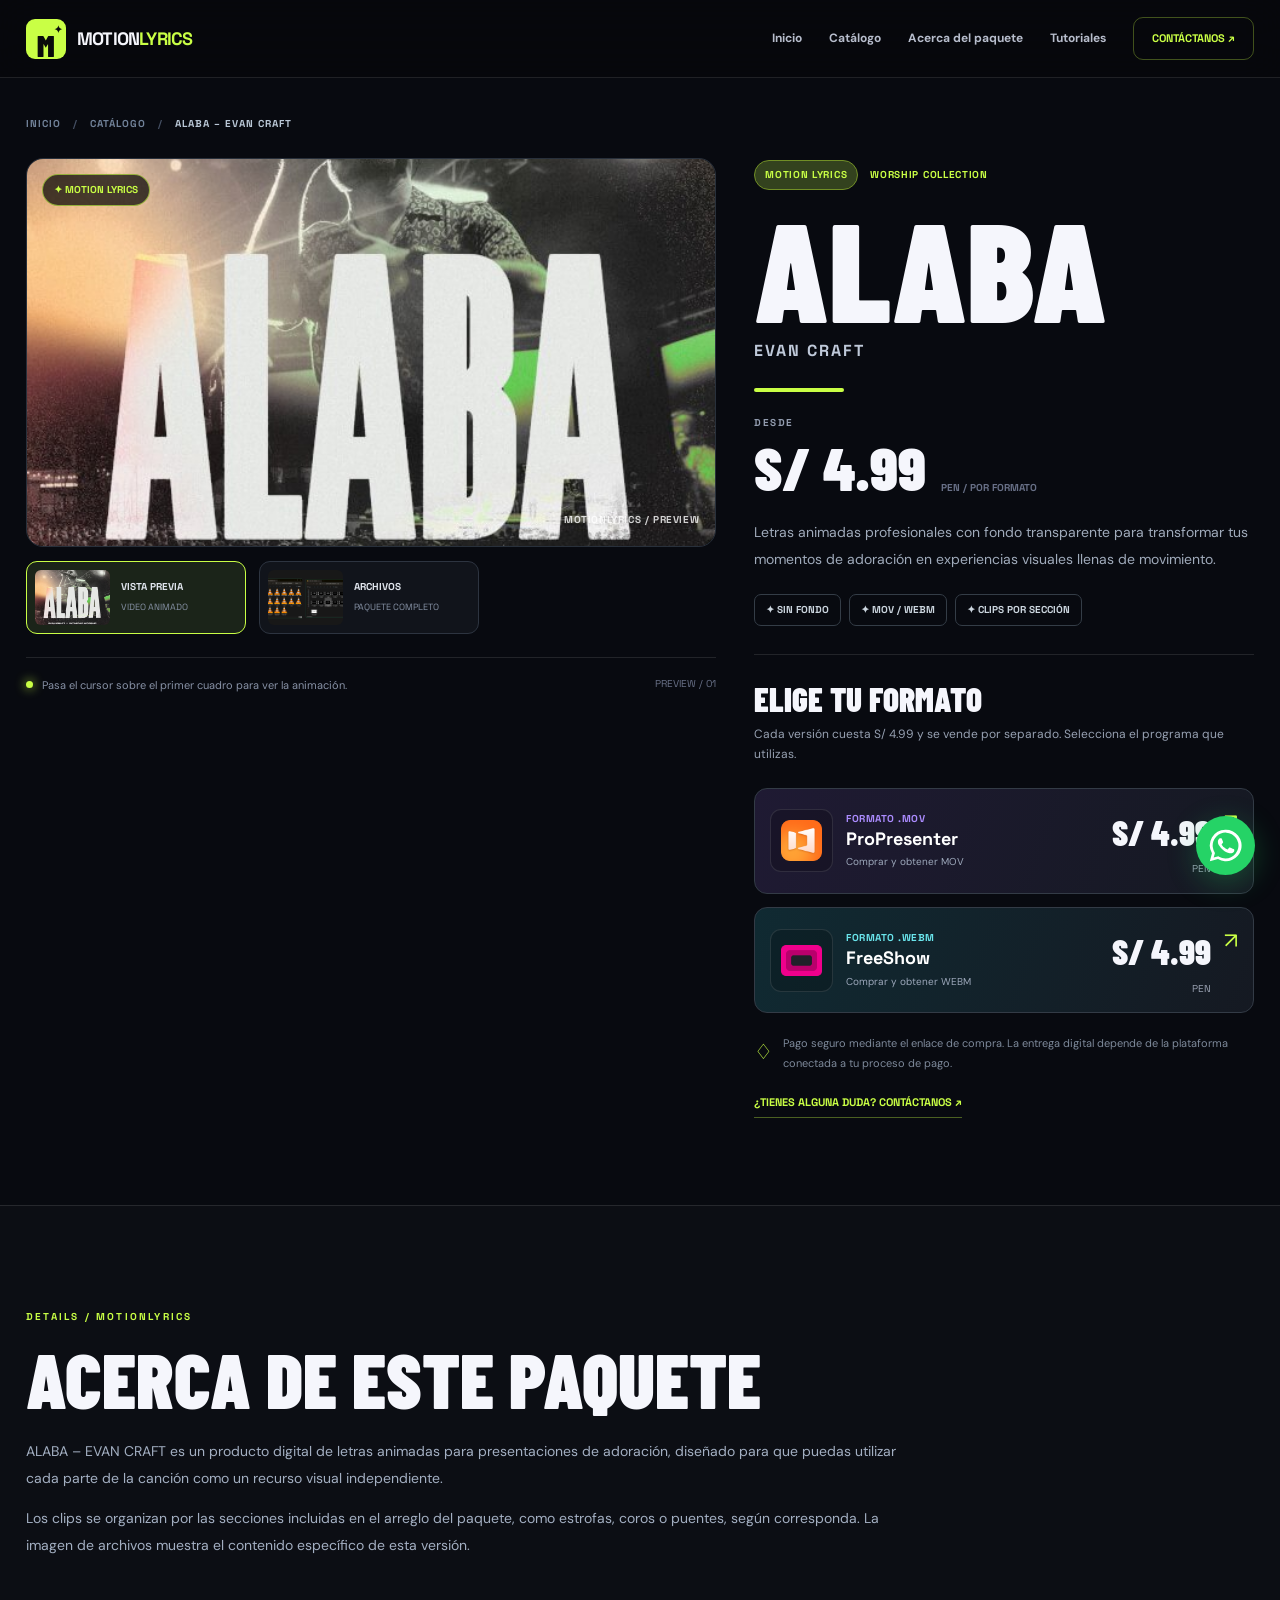
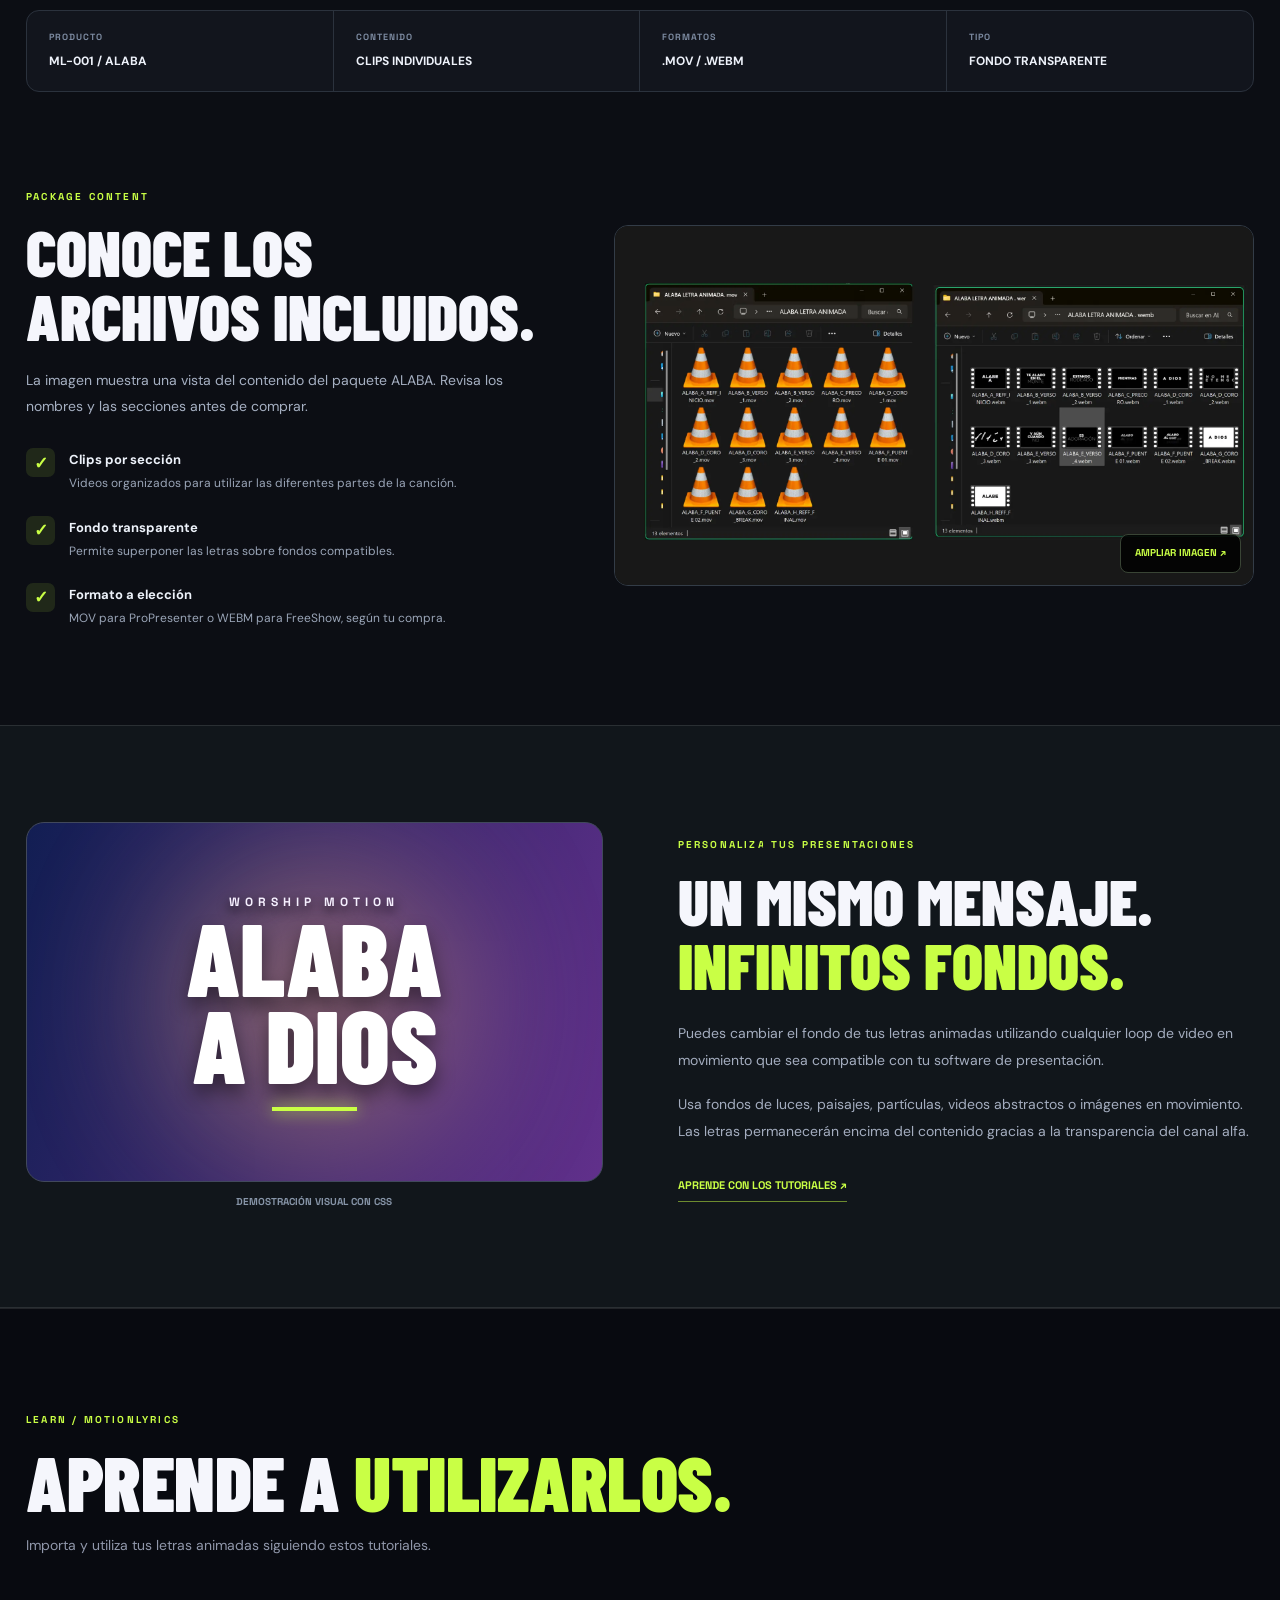
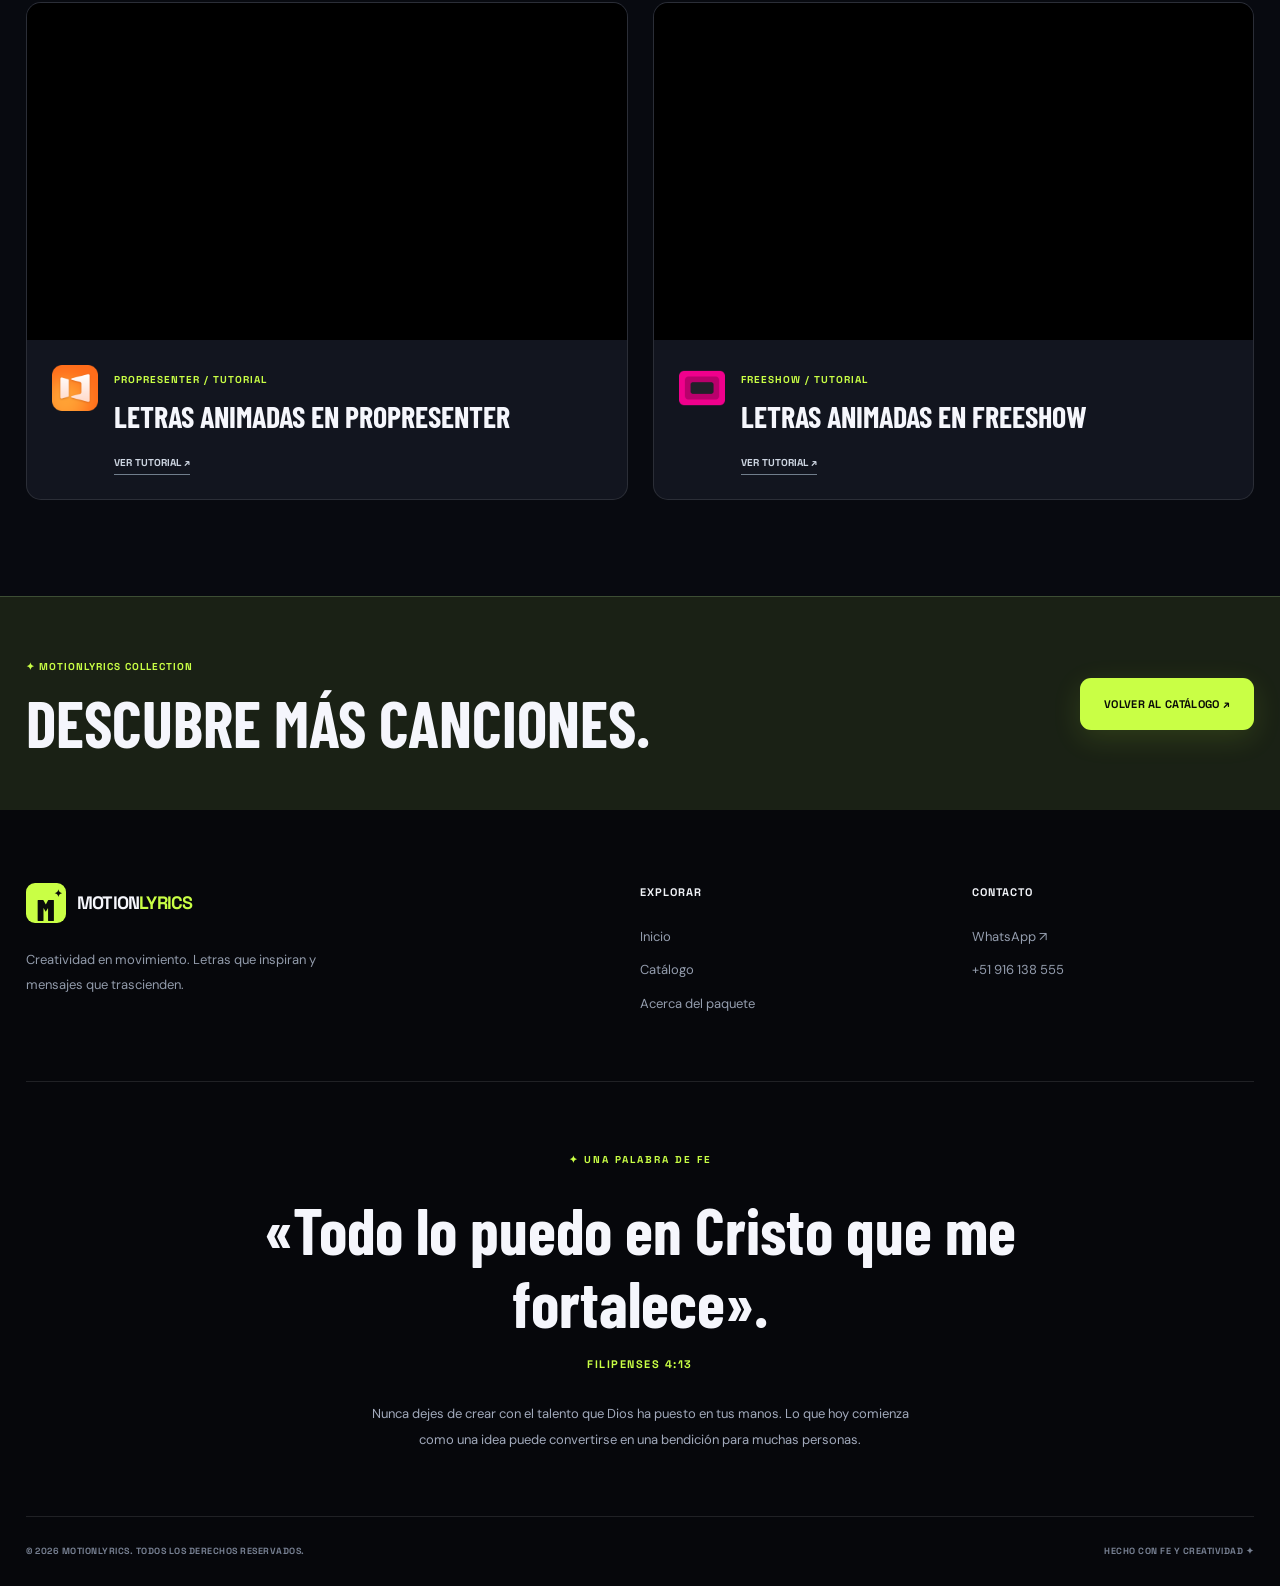
==== alaba.html @ 34014f0d "Add files via upload" ====
<!DOCTYPE html>
<html lang="es">
<head>
  <meta charset="UTF-8">
  <meta name="viewport" content="width=device-width, initial-scale=1.0">
  <meta name="theme-color" content="#07080d">

  <title>ALABA – EVAN CRAFT | MOTIONLYRICS</title>

  <meta name="description" content="ALABA – EVAN CRAFT. Letras animadas para ProPresenter y FreeShow en MOV y WEBM. Descubre el paquete completo y compra cada formato por S/4.99.">

  <link rel="preconnect" href="https://fonts.googleapis.com">
  <link rel="preconnect" href="https://fonts.gstatic.com" crossorigin>

  <link href="https://fonts.googleapis.com/css2?family=Barlow+Condensed:wght@500;600;700;800;900&family=DM+Sans:wght@400;500;600;700;800&family=Space+Grotesk:wght@400;500;600;700;800&display=swap" rel="stylesheet">

  <link rel="stylesheet" href="style.css">
</head>

<body>

  <!--
  ====================================================
  PRODUCTO: ALABA - EVAN CRAFT
  ====================================================

  ARCHIVOS:

  Video:
  media-alaba/ALABA_A_REFF_INICIO.mp4

  Portada:
  media-alaba/portada.jpg

  Imagen del paquete:
  media-alaba/archivos.webp

  Logos:
  logo/propresenter-logo.webp
  logo/logo-freeshow.webp

  PRECIOS:
  MOV  = S/ 4.99
  WEBM = S/ 4.99

  PAYPAL:

  Busca "REEMPLAZAR_MOV" y "REEMPLAZAR_WEBM"
  para sustituir los enlaces por tus enlaces
  reales de pago.

  Configura los precios en la moneda correcta
  dentro de PayPal o tu plataforma de venta.

  HTML/CSS PURO:
  El video se reproduce en silencio al cargar
  y CSS lo hace visible con hover.

  No hay JavaScript ni controles play/stop.

  En teléfonos hay una opción de tocar para
  mostrar u ocultar la vista previa.

  ====================================================
  -->


  <!-- HEADER -->

  <header class="site-header">

    <nav class="navbar container" aria-label="Navegación principal">

      <a href="index.html" class="brand" aria-label="MOTIONLYRICS inicio">
        <span class="brand-icon">M<span>✦</span></span>
        <span class="brand-text">MOTION<span>LYRICS</span></span>
      </a>

      <input type="checkbox" id="menu-switch" class="menu-switch">

      <label for="menu-switch" class="menu-trigger" aria-label="Mostrar menú">
        <span></span><span></span><span></span>
      </label>

      <div class="nav-links">
        <a href="index.html">Inicio</a>
        <a href="index.html#catalogo">Catálogo</a>
        <a href="#contenido">Acerca del paquete</a>
        <a href="index.html#tutoriales">Tutoriales</a>

        <a href="https://wa.me/51916138555?text=Hola%2C%20tengo%20una%20consulta%20sobre%20ALABA"
           target="_blank"
           rel="noopener noreferrer"
           class="nav-contact">
          CONTÁCTANOS ↗
        </a>
      </div>

    </nav>

  </header>


  <main>

    <!-- ==========================================
         DETALLES PRINCIPALES
    =========================================== -->

    <section class="detail-section">

      <div class="container">

        <!-- RUTA / BREADCRUMB -->

        <nav class="breadcrumbs" aria-label="Ubicación actual">
          <a href="index.html">INICIO</a>
          <span>/</span>
          <a href="index.html#catalogo">CATÁLOGO</a>
          <span>/</span>
          <strong>ALABA – EVAN CRAFT</strong>
        </nav>


        <div class="detail-layout">


          <!-- =======================================
               COLUMNA IZQUIERDA
               GALERÍA DE DOS ELEMENTOS

               SLOT 1 = VIDEO
               SLOT 2 = ARCHIVOS.WEBP

               Radio inputs permiten cambiar de vista
               utilizando únicamente CSS.
          ======================================== -->

          <div class="product-gallery">

            <input
              type="radio"
              name="gallery-alaba"
              id="gallery-video"
              class="gallery-input"
              checked>

            <input
              type="radio"
              name="gallery-alaba"
              id="gallery-files"
              class="gallery-input">

            <input
              type="checkbox"
              id="gallery-touch-preview"
              class="gallery-input">


            <!-- ÁREA DE VISTA PRINCIPAL -->

            <div class="gallery-stage">


              <!-- SLOT 01: VIDEO -->

              <div class="gallery-panel gallery-panel-video">

                <div class="gallery-hover hover-media">

                  <img
                    src="media-alaba/portada.jpg"
                    class="media-poster"
                    alt="Portada de ALABA – EVAN CRAFT">

                  <video
                    class="hover-video"
                    autoplay
                    muted
                    loop
                    playsinline
                    preload="metadata"
                    poster="media-alaba/portada.jpg"
                    aria-hidden="true">

                    <source
                      src="media-alaba/ALABA_A_REFF_INICIO.mp4"
                      type="video/mp4">

                  </video>


                  <span class="gallery-media-tag">
                    ✦ MOTION LYRICS
                  </span>

                  <span class="gallery-media-watermark">
                    MOTIONLYRICS / PREVIEW
                  </span>

                </div>

              </div>



              <!-- SLOT 02: IMAGEN DEL PAQUETE -->

              <div class="gallery-panel gallery-panel-files">

                <div class="gallery-files-frame">

                  <img
                    src="media-alaba/archivos.webp"
                    alt="Imagen de los archivos incluidos en el paquete de ALABA"
                    class="gallery-files-image">

                  <span class="gallery-media-tag">
                    ▣ PACKAGE CONTENT
                  </span>

                </div>

              </div>

            </div>



            <!-- MINIATURAS DE LA GALERÍA -->

            <div class="gallery-thumbnails">

              <label
                for="gallery-video"
                class="gallery-thumb thumb-video">

                <img
                  src="media-alaba/portada.jpg"
                  alt="Seleccionar vista previa de ALABA">

                <span>
                  <strong>VISTA PREVIA</strong>
                  <small>VIDEO ANIMADO</small>
                </span>

              </label>


              <label
                for="gallery-files"
                class="gallery-thumb thumb-files">

                <img
                  src="media-alaba/archivos.webp"
                  alt="Seleccionar imagen de los archivos incluidos">

                <span>
                  <strong>ARCHIVOS</strong>
                  <small>PAQUETE COMPLETO</small>
                </span>

              </label>

            </div>


            <!--
            En pantallas táctiles, permite mostrar
            u ocultar el video con CSS puro.
            No tiene iconos de reproducción.
            -->

            <label
              for="gallery-touch-preview"
              class="touch-preview-toggle">

              TOCAR PARA MOSTRAR / OCULTAR ANIMACIÓN

            </label>


            <div class="gallery-information">

              <span class="information-indicator"></span>

              Pasa el cursor sobre el primer cuadro
              para ver la animación.

              <span>PREVIEW / 01</span>

            </div>

          </div>



          <!-- =======================================
               COLUMNA DERECHA
               INFORMACIÓN Y COMPRA
          ======================================== -->

          <aside class="detail-purchase">

            <div class="product-eyebrow">
              <span class="new-tag">MOTION LYRICS</span>
              <span>WORSHIP COLLECTION</span>
            </div>

            <h1>ALABA</h1>

            <p class="detail-artist">EVAN CRAFT</p>

            <div class="detail-title-line"></div>


            <!-- PRECIO PRINCIPAL -->

            <div class="price-label">
              DESDE
            </div>

            <div class="main-price">
              <strong>S/ 4.99</strong>
              <span>PEN / POR FORMATO</span>
            </div>


            <p class="detail-description">
              Letras animadas profesionales con fondo
              transparente para transformar tus momentos
              de adoración en experiencias visuales
              llenas de movimiento.
            </p>


            <!-- CARACTERÍSTICAS RÁPIDAS -->

            <div class="detail-features">

              <span>✦ SIN FONDO</span>
              <span>✦ MOV / WEBM</span>
              <span>✦ CLIPS POR SECCIÓN</span>

            </div>


            <div class="purchase-divider"></div>


            <h2 class="choose-heading">
              ELIGE TU FORMATO
            </h2>

            <p class="choose-description">
              Cada versión cuesta S/ 4.99 y se vende
              por separado. Selecciona el programa
              que utilizas.
            </p>



            <!-- ======================================
                 COMPRA MOV - PROPRESENTER
                 EDITAR href POR ENLACE DE PAYPAL

                 S/ 4.99
            ======================================= -->

            <a
              href="https://www.paypal.com/ncp/payment/REEMPLAZAR_MOV"
              target="_blank"
              rel="noopener noreferrer"
              class="detail-buy detail-buy-mov"
              id="mov">

              <span class="detail-logo">
                <img
                  src="logo/propresenter-logo.webp"
                  alt="ProPresenter">
              </span>

              <span class="detail-buy-copy">
                <small>FORMATO .MOV</small>
                <strong>ProPresenter</strong>
                <em>Comprar y obtener MOV</em>
              </span>

              <span class="detail-buy-price">
                <strong>S/ 4.99</strong>
                <small>PEN</small>
              </span>

              <span class="detail-buy-arrow">↗</span>

            </a>



            <!-- ======================================
                 COMPRA WEBM - FREESHOW
                 EDITAR href POR ENLACE DE PAYPAL

                 S/ 4.99
            ======================================= -->

            <a
              href="https://www.paypal.com/ncp/payment/REEMPLAZAR_WEBM"
              target="_blank"
              rel="noopener noreferrer"
              class="detail-buy detail-buy-webm"
              id="webm">

              <span class="detail-logo">
                <img
                  src="logo/logo-freeshow.webp"
                  alt="FreeShow">
              </span>

              <span class="detail-buy-copy">
                <small>FORMATO .WEBM</small>
                <strong>FreeShow</strong>
                <em>Comprar y obtener WEBM</em>
              </span>

              <span class="detail-buy-price">
                <strong>S/ 4.99</strong>
                <small>PEN</small>
              </span>

              <span class="detail-buy-arrow">↗</span>

            </a>


            <div class="payment-note">
              <span>♢</span>

              Pago seguro mediante el enlace de compra.
              La entrega digital depende de la plataforma
              conectada a tu proceso de pago.
            </div>


            <a
              href="https://wa.me/51916138555?text=Hola%2C%20quiero%20consultar%20sobre%20ALABA%20de%20Evan%20Craft"
              target="_blank"
              rel="noopener noreferrer"
              class="help-link">

              ¿TIENES ALGUNA DUDA? CONTÁCTANOS ↗

            </a>

          </aside>

        </div>

      </div>

    </section>



    <!-- ==========================================
         ACERCA DE ESTE PAQUETE
    =========================================== -->

    <section class="package-section section" id="contenido">

      <div class="container">

        <div class="package-heading">

          <span class="section-eyebrow">
            DETAILS / MOTIONLYRICS
          </span>

          <h2>ACERCA DE ESTE PAQUETE</h2>

          <p>
            ALABA – EVAN CRAFT es un producto digital
            de letras animadas para presentaciones
            de adoración, diseñado para que puedas
            utilizar cada parte de la canción
            como un recurso visual independiente.
          </p>

          <p>
            Los clips se organizan por las secciones
            incluidas en el arreglo del paquete,
            como estrofas, coros o puentes, según
            corresponda. La imagen de archivos muestra
            el contenido específico de esta versión.
          </p>

        </div>



        <!-- BARRA DE ESPECIFICACIONES -->

        <div class="package-specs">

          <div>
            <span>PRODUCTO</span>
            <strong>ML-001 / ALABA</strong>
          </div>

          <div>
            <span>CONTENIDO</span>
            <strong>CLIPS INDIVIDUALES</strong>
          </div>

          <div>
            <span>FORMATOS</span>
            <strong>.MOV / .WEBM</strong>
          </div>

          <div>
            <span>TIPO</span>
            <strong>FONDO TRANSPARENTE</strong>
          </div>

        </div>



        <!-- ARCHIVOS INCLUIDOS -->

        <div class="included-section">

          <div class="included-text">

            <span class="section-eyebrow">
              PACKAGE CONTENT
            </span>

            <h3>
              CONOCE LOS<br>
              ARCHIVOS INCLUIDOS.
            </h3>

            <p>
              La imagen muestra una vista del contenido
              del paquete ALABA. Revisa los nombres y las
              secciones antes de comprar.
            </p>

            <div class="included-list">

              <div>
                <span class="checkmark">✓</span>
                <p>
                  <strong>Clips por sección</strong>
                  Videos organizados para utilizar
                  las diferentes partes de la canción.
                </p>
              </div>

              <div>
                <span class="checkmark">✓</span>
                <p>
                  <strong>Fondo transparente</strong>
                  Permite superponer las letras sobre
                  fondos compatibles.
                </p>
              </div>

              <div>
                <span class="checkmark">✓</span>
                <p>
                  <strong>Formato a elección</strong>
                  MOV para ProPresenter o WEBM para
                  FreeShow, según tu compra.
                </p>
              </div>

            </div>

          </div>


          <a
            href="media-alaba/archivos.webp"
            class="included-picture"
            target="_blank"
            rel="noopener noreferrer"
            title="Abrir imagen de los archivos del paquete">

            <img
              src="media-alaba/archivos.webp"
              alt="Archivos completos de ALABA en sus respectivas secciones"
              loading="lazy">

            <span>AMPLIAR IMAGEN ↗</span>

          </a>

        </div>

      </div>

    </section>



    <!-- ==========================================
         LOOPS EN MOVIMIENTO
    =========================================== -->

    <section class="background-section section">

      <div class="container background-layout">

        <div class="background-preview">

          <div class="background-loop">
            <div class="background-orb"></div>

            <span class="demo-overline">
              WORSHIP MOTION
            </span>

            <strong>ALABA</strong>
            <strong>A DIOS</strong>

            <span class="demo-bar"></span>
          </div>

          <div class="background-preview-caption">
            DEMOSTRACIÓN VISUAL CON CSS
          </div>

        </div>


        <div class="background-copy">

          <span class="section-eyebrow">
            PERSONALIZA TUS PRESENTACIONES
          </span>

          <h2>
            UN MISMO MENSAJE.<br>
            <span>INFINITOS FONDOS.</span>
          </h2>

          <p>
            Puedes cambiar el fondo de tus letras
            animadas utilizando cualquier loop de
            video en movimiento que sea compatible
            con tu software de presentación.
          </p>

          <p>
            Usa fondos de luces, paisajes, partículas,
            videos abstractos o imágenes en movimiento.
            Las letras permanecerán encima del contenido
            gracias a la transparencia del canal alfa.
          </p>

          <a href="index.html#tutoriales" class="inline-link">
            APRENDE CON LOS TUTORIALES ↗
          </a>

        </div>

      </div>

    </section>



    <!-- ==========================================
         INSTRUCCIONES Y TUTORIALES
    =========================================== -->

    <section class="detail-tutorials section">

      <div class="container">

        <div class="section-intro">
          <div>
            <span class="section-eyebrow">
              LEARN / MOTIONLYRICS
            </span>

            <h2>APRENDE A <span>UTILIZARLOS.</span></h2>

            <p>
              Importa y utiliza tus letras animadas
              siguiendo estos tutoriales.
            </p>
          </div>
        </div>


        <div class="tutorial-grid">

          <article class="tutorial-card">

            <div class="tutorial-frame">

              <iframe
                src="https://www.youtube-nocookie.com/embed/bg4_595I6nU"
                title="Tutorial ProPresenter"
                loading="lazy"
                referrerpolicy="strict-origin-when-cross-origin"
                allow="accelerometer; autoplay; clipboard-write; encrypted-media; gyroscope; picture-in-picture; web-share"
                allowfullscreen>
              </iframe>

            </div>

            <div class="tutorial-copy">

              <img
                src="logo/propresenter-logo.webp"
                alt="ProPresenter"
                loading="lazy">

              <div>
                <span>PROPRESENTER / TUTORIAL</span>
                <h3>LETRAS ANIMADAS EN PROPRESENTER</h3>

                <a href="https://youtu.be/bg4_595I6nU"
                   target="_blank"
                   rel="noopener noreferrer">
                  VER TUTORIAL ↗
                </a>
              </div>

            </div>

          </article>



          <article class="tutorial-card">

            <div class="tutorial-frame">

              <iframe
                src="https://www.youtube-nocookie.com/embed/HTYMs-iJjlw"
                title="Tutorial FreeShow"
                loading="lazy"
                referrerpolicy="strict-origin-when-cross-origin"
                allow="accelerometer; autoplay; clipboard-write; encrypted-media; gyroscope; picture-in-picture; web-share"
                allowfullscreen>
              </iframe>

            </div>

            <div class="tutorial-copy">

              <img
                src="logo/logo-freeshow.webp"
                alt="FreeShow"
                loading="lazy">

              <div>
                <span>FREESHOW / TUTORIAL</span>
                <h3>LETRAS ANIMADAS EN FREESHOW</h3>

                <a href="https://youtu.be/HTYMs-iJjlw"
                   target="_blank"
                   rel="noopener noreferrer">
                  VER TUTORIAL ↗
                </a>
              </div>

            </div>

          </article>

        </div>

      </div>

    </section>



    <!-- ==========================================
         VOLVER AL CATÁLOGO
    =========================================== -->

    <section class="back-catalog">

      <div class="container back-catalog-inner">

        <div>
          <span>✦ MOTIONLYRICS COLLECTION</span>
          <h2>DESCUBRE MÁS CANCIONES.</h2>
        </div>

        <a href="index.html#catalogo" class="btn btn-lime">
          VOLVER AL CATÁLOGO ↗
        </a>

      </div>

    </section>

  </main>



  <!-- FOOTER -->

  <footer class="footer">

    <div class="container">

      <div class="footer-upper">

        <div>

          <a href="index.html" class="brand">
            <span class="brand-icon">M<span>✦</span></span>
            <span class="brand-text">MOTION<span>LYRICS</span></span>
          </a>

          <p>
            Creatividad en movimiento.
            Letras que inspiran y mensajes
            que trascienden.
          </p>

        </div>

        <div class="footer-links">
          <strong>EXPLORAR</strong>
          <a href="index.html">Inicio</a>
          <a href="index.html#catalogo">Catálogo</a>
          <a href="#contenido">Acerca del paquete</a>
        </div>

        <div class="footer-links">
          <strong>CONTACTO</strong>
          <a href="https://wa.me/51916138555"
             target="_blank"
             rel="noopener noreferrer">
            WhatsApp ↗
          </a>
          <a href="tel:+51916138555">
            +51 916 138 555
          </a>
        </div>

      </div>


      <div class="bible-footer">

        <span>✦ UNA PALABRA DE FE</span>

        <blockquote>
          «Todo lo puedo en Cristo que me fortalece».
        </blockquote>

        <strong>FILIPENSES 4:13</strong>

        <p>
          Nunca dejes de crear con el talento que Dios
          ha puesto en tus manos. Lo que hoy comienza
          como una idea puede convertirse en una
          bendición para muchas personas.
        </p>

      </div>


      <div class="copyright">

        <span>
          © 2026 MOTIONLYRICS. TODOS LOS DERECHOS RESERVADOS.
        </span>

        <span>
          HECHO CON FE Y CREATIVIDAD ✦
        </span>

      </div>

    </div>

  </footer>



  <!-- WHATSAPP -->

  <a
    href="https://wa.me/51916138555?text=Hola%2C%20quiero%20consultar%20sobre%20ALABA%20en%20MOTIONLYRICS"
    class="whatsapp-float"
    target="_blank"
    rel="noopener noreferrer"
    aria-label="Contactar por WhatsApp">

    <svg viewBox="0 0 32 32"
         fill="currentColor"
         aria-hidden="true">
      <path d="M16 .8A15.1 15.1 0 0 0 2.9 23.5L.8 31.2l7.9-2.1A15.2 15.2 0 1 0 16 .8Zm0 27.7a12.4 12.4 0 0 1-6.3-1.7l-.5-.3-4.7 1.2 1.3-4.5-.3-.5A12.5 12.5 0 1 1 16 28.5Zm6.9-9.3c-.4-.2-2.2-1.1-2.6-1.2-.3-.1-.6-.2-.8.2-.3.4-1 1.2-1.2 1.4-.2.2-.4.3-.8.1-.4-.2-1.6-.6-3-1.9-1.1-1-1.9-2.2-2.1-2.6-.2-.4 0-.6.2-.8l.6-.7.4-.7c.1-.2.1-.5 0-.7l-1.2-2.8c-.3-.7-.6-.6-.8-.6h-.7c-.3 0-.7.1-1 .5-.4.4-1.3 1.3-1.3 3.2s1.4 3.7 1.6 3.9c.2.3 2.8 4.4 6.8 6 .9.4 1.7.6 2.2.7 1 .3 1.9.2 2.6.2.8-.1 2.2-.9 2.5-1.7.3-.8.3-1.5.2-1.7-.1-.2-.3-.3-.7-.5Z"/>
    </svg>

  </a>

</body>
</html>
---- style.css ----
/* =====================================================
   MOTIONLYRICS
   PREMIUM VIDEO MARKETPLACE
   HTML + CSS PURO
===================================================== */

/* ==================== VARIABLES ==================== */

:root {
  --bg: #07080d;
  --bg-2: #0d0f16;
  --surface: #12151e;
  --surface-hover: #1b202a;

  --text: #f5f6fc;
  --muted: #9097aa;
  --subtle: #687087;

  --lime: #c9ff45;
  --lime-hover: #d9ff7d;
  --purple: #ac8cff;
  --cyan: #6ae5ec;

  --border: rgba(255,255,255,.105);
  --border-bright: rgba(255,255,255,.22);

  --font-body: "DM Sans", sans-serif;
  --font-title: "Barlow Condensed", sans-serif;
  --font-tech: "Space Grotesk", sans-serif;
}

/* ==================== RESET ==================== */

* {
  margin: 0;
  padding: 0;
  box-sizing: border-box;
}

html {
  scroll-behavior: smooth;
  scroll-padding-top: 100px;
}

body {
  background: var(--bg);
  color: var(--text);
  font-family: var(--font-body);
  line-height: 1.65;
  overflow-x: hidden;
  -webkit-font-smoothing: antialiased;
}

a {
  text-decoration: none;
  color: inherit;
}

img,
video,
iframe {
  display: block;
  max-width: 100%;
}

button,
input,
select {
  font: inherit;
}

::selection {
  background: var(--lime);
  color: #07080d;
}

.container {
  width: min(1370px, calc(100% - 52px));
  margin-inline: auto;
}

.section {
  padding: 96px 0;
}

h1,
h2,
h3,
h4 {
  font-family: var(--font-title);
  line-height: 1;
}

.section-eyebrow {
  display: inline-block;
  margin-bottom: 15px;

  color: var(--lime);
  font-family: var(--font-tech);
  font-size: 10px;
  font-weight: 700;
  letter-spacing: 2.2px;
}

.section-intro {
  display: flex;
  justify-content: space-between;
  align-items: end;
  gap: 30px;
  margin-bottom: 43px;
}

.section-intro h2 {
  font-size: clamp(50px, 6vw, 77px);
  font-weight: 900;
  letter-spacing: -.5px;
}

.section-intro h2 span {
  color: var(--lime);
}

.section-intro p {
  max-width: 610px;
  margin-top: 13px;
  color: var(--muted);
  font-size: 14px;
  line-height: 1.85;
}

.catalog-collection {
  color: var(--subtle);
  font-family: var(--font-tech);
  font-size: 10px;
  font-weight: 700;
  letter-spacing: 1px;
  white-space: nowrap;
}

/* ==================== BOTONES ==================== */

.btn {
  display: inline-flex;
  justify-content: center;
  align-items: center;
  gap: 18px;
  min-height: 52px;
  padding: 0 24px;

  border-radius: 11px;

  font-family: var(--font-tech);
  font-size: 11px;
  font-weight: 800;
  letter-spacing: .3px;

  transition:
    transform .25s,
    background .25s,
    box-shadow .25s;
}

.btn:hover {
  transform: translateY(-3px);
}

.btn span {
  font-size: 19px;
}

.btn-lime {
  background: var(--lime);
  color: #0a0d08;
  box-shadow: 0 8px 29px rgba(190,255,55,.13);
}

.btn-lime:hover {
  background: var(--lime-hover);
  box-shadow: 0 10px 33px rgba(190,255,55,.23);
}

.btn-dark {
  background: #171a23;
  border: 1px solid var(--border-bright);
  color: #f3f3fc;
}

.btn-dark:hover {
  background: #242834;
}

/* ==================== HEADER ==================== */

.site-header {
  position: sticky;
  top: 0;
  z-index: 1000;

  background: rgba(7,8,13,.92);
  border-bottom: 1px solid var(--border);

  backdrop-filter: blur(20px);
  -webkit-backdrop-filter: blur(20px);
}

.navbar {
  display: flex;
  justify-content: space-between;
  align-items: center;
  gap: 30px;
  min-height: 77px;
}

.brand {
  display: inline-flex;
  align-items: center;
  gap: 11px;
  flex-shrink: 0;
}

.brand-icon {
  position: relative;
  display: grid;
  place-items: center;
  width: 40px;
  height: 40px;

  background: var(--lime);
  color: #0a0c0b;

  border-radius: 9px;
  font-family: var(--font-title);
  font-size: 31px;
  font-weight: 900;
}

.brand-icon span {
  position: absolute;
  top: 2px;
  right: 4px;
  font-size: 10px;
}

.brand-text {
  font-family: var(--font-tech);
  font-size: 18px;
  font-weight: 800;
  letter-spacing: -.8px;
}

.brand-text span {
  color: var(--lime);
}

.nav-links {
  display: flex;
  align-items: center;
  gap: 27px;
}

.nav-links > a:not(.nav-contact) {
  color: #b7bdcc;
  font-size: 12px;
  font-weight: 700;
  transition: color .2s;
}

.nav-links > a:hover {
  color: white;
}

.nav-contact {
  padding: 11px 18px;
  border: 1px solid rgba(201,255,69,.3);
  border-radius: 10px;

  color: var(--lime);
  font-family: var(--font-tech);
  font-size: 11px;
  font-weight: 800;
  transition: background .2s;
}

.nav-contact:hover {
  background: rgba(201,255,69,.09);
}

.menu-switch,
.menu-trigger {
  display: none;
}

/* ==================== HERO ==================== */

.hero {
  position: relative;
  isolation: isolate;
  overflow: hidden;

  padding: 85px 0 100px;

  background:
    radial-gradient(
      ellipse at 85% 20%,
      rgba(126,101,255,.09),
      transparent 55%
    ),
    #090b11;
}

.hero-aura {
  position: absolute;
  z-index: -1;
  width: 430px;
  height: 430px;
  right: 7%;
  top: 5%;
  border-radius: 50%;
  background: rgba(127,83,255,.13);
  filter: blur(110px);
}

.hero-layout {
  display: grid;
  grid-template-columns: 1fr .9fr;
  align-items: center;
  gap: 80px;
}

.eyebrow {
  display: inline-flex;
  align-items: center;
  gap: 10px;

  border: 1px solid rgba(201,255,69,.24);
  border-radius: 40px;
  padding: 7px 13px;

  background: rgba(201,255,69,.045);
  color: var(--lime);

  font-family: var(--font-tech);
  font-size: 10px;
  font-weight: 700;
  letter-spacing: 1.1px;
}

.status-dot,
.signal {
  display: inline-block;
  width: 7px;
  height: 7px;
  border-radius: 50%;
  background: var(--lime);
  box-shadow: 0 0 11px var(--lime);
}

.hero h1 {
  margin: 26px 0;
  font-size: clamp(76px, 8vw, 117px);
  font-weight: 900;
  line-height: .88;
}

.hero h1 span {
  color: var(--lime);
}

.hero h1 em {
  font-style: normal;
  color: transparent;
  -webkit-text-stroke: 1.2px rgba(255,255,255,.65);
}

.hero-copy > p {
  max-width: 510px;
  color: #a3abbd;
  font-size: 15px;
  line-height: 1.9;
}

.hero-actions {
  display: flex;
  flex-wrap: wrap;
  gap: 12px;
  margin-top: 30px;
}

.hero-features {
  display: flex;
  flex-wrap: wrap;
  gap: 18px;
  margin-top: 36px;

  color: #929bae;
  font-family: var(--font-tech);
  font-size: 10px;
  font-weight: 700;
  letter-spacing: .4px;
}

/* ==================== HERO ART ==================== */

.hero-art {
  overflow: hidden;
  padding: 11px;

  border: 1px solid rgba(255,255,255,.17);
  border-radius: 17px;

  background: #171a26;
  box-shadow: 0 30px 85px rgba(0,0,0,.35);
}

.art-top,
.art-bottom {
  display: flex;
  align-items: center;
  justify-content: space-between;
  gap: 10px;

  padding: 10px 9px;

  color: #9299ae;
  font-family: var(--font-tech);
  font-size: 9px;
  font-weight: 700;
  letter-spacing: 1px;
}

.art-alpha {
  border-radius: 4px;
  padding: 3px 6px;
  background: rgba(201,255,69,.1);
  color: var(--lime);
}

.transparent-board {
  position: relative;
  isolation: isolate;
  display: grid;
  place-items: center;

  aspect-ratio: 16/10;
  overflow: hidden;
  border-radius: 10px;

  background-color: #22252f;
  background-image:
    linear-gradient(45deg,#313440 25%,transparent 25%),
    linear-gradient(-45deg,#313440 25%,transparent 25%),
    linear-gradient(45deg,transparent 75%,#313440 75%),
    linear-gradient(-45deg,transparent 75%,#313440 75%);
  background-size: 32px 32px;
  background-position: 0 0,0 16px,16px -16px,-16px 0;
}

.art-glow {
  position: absolute;
  z-index: -1;
  width: 60%;
  aspect-ratio: 1;
  border-radius: 50%;
  background: rgba(121,71,230,.8);
  filter: blur(85px);
  animation: artGlow 6s ease-in-out infinite alternate;
}

.art-lyrics {
  display: flex;
  flex-direction: column;
  align-items: center;
  text-align: center;

  filter: drop-shadow(0 7px 16px rgba(0,0,0,.5));
}

.art-lyrics > span {
  font-family: var(--font-tech);
  font-size: 12px;
  font-weight: 700;
  letter-spacing: 4px;
  animation: lyricFloat 5s ease-in-out infinite;
}

.art-lyrics strong {
  font-family: var(--font-title);
  font-size: clamp(75px, 9vw, 135px);
  font-weight: 900;
  line-height: .8;
  animation: lyricFloat 5s ease-in-out infinite;
}

.art-lyrics .art-highlight {
  color: #d5bbff;
  text-shadow: 0 0 32px rgba(172,140,255,.38);
  animation: lyricImpact 5s ease-in-out infinite;
}

.art-lyrics i {
  width: 65px;
  height: 4px;
  margin: 22px 0 15px;
  border-radius: 6px;
  background: var(--lime);
  box-shadow: 0 0 18px rgba(201,255,69,.6);
}

.art-lyrics small {
  font-family: var(--font-tech);
  font-size: 9px;
  letter-spacing: 4px;
}

/* ==================== TICKER ==================== */

.ticker {
  background: var(--lime);
  color: #11140b;
}

.ticker-inner {
  display: flex;
  justify-content: space-between;
  align-items: center;
  flex-wrap: wrap;
  gap: 15px;
  min-height: 54px;

  font-family: var(--font-tech);
  font-size: 10px;
  font-weight: 800;
  letter-spacing: 1px;
}

/* ==================== CATALOG ==================== */

.catalog-section {
  background: #080a10;
}

.catalog-layout {
  display: grid;
  grid-template-columns: 225px minmax(0,1fr);
  column-gap: 38px;
  align-items: start;
}

/* Radios invisibles, siguen siendo funcionales */

.filter-radio,
.gallery-input {
  position: absolute;
  width: 1px;
  height: 1px;
  opacity: 0;
  overflow: hidden;
}

/* ==================== SIDEBAR ==================== */

.filter-sidebar {
  position: sticky;
  top: 105px;
}

.filter-group {
  padding: 23px 0;
  border-bottom: 1px solid var(--border);
}

.filter-group:first-child {
  padding-top: 0;
}

.filter-group h3 {
  margin-bottom: 22px;
  color: #8992a7;
  font-family: var(--font-tech);
  font-size: 10px;
  font-weight: 700;
  letter-spacing: 1.7px;
}

.filter-group-title {
  display: block;
  margin-bottom: 17px;
  color: #b6bdcb;
  font-family: var(--font-tech);
  font-size: 10px;
  font-weight: 800;
  letter-spacing: 1.3px;
}

.filter-options {
  display: flex;
  flex-wrap: wrap;
  gap: 8px;
}

.filter-pill {
  display: inline-flex;
  align-items: center;
  gap: 7px;
  cursor: pointer;

  padding: 8px 13px;

  border: 1px solid #303440;
  border-radius: 30px;

  color: #b6bdcc;
  background: #0c0e15;

  font-family: var(--font-tech);
  font-size: 10px;
  font-weight: 700;

  transition: .2s;
}

.filter-pill:hover {
  border-color: var(--lime);
  color: white;
}

#filter-all:checked ~ .filter-sidebar .filter-pill-all,
#filter-mov:checked ~ .filter-sidebar .filter-pill-mov,
#filter-webm:checked ~ .filter-sidebar .filter-pill-webm {
  background: var(--lime);
  color: #10130a;
  border-color: var(--lime);
}

.filter-small-dot {
  width: 7px;
  height: 7px;
  border-radius: 50%;
}

.purple-dot {
  background: var(--purple);
}

.cyan-dot {
  background: var(--cyan);
}

.software-filter-note {
  display: flex;
  align-items: center;
  gap: 11px;
  margin: 13px 0;
  color: #acb3c4;
  font-size: 12px;
}

.software-filter-note img {
  width: 26px;
  height: 26px;
  object-fit: contain;
}

.filter-description {
  color: #7e879d;
  font-size: 12px;
  line-height: 1.9;
}

.sidebar-contact {
  margin-top: 25px;
  padding: 21px;
  border: 1px solid #30373a;
  border-radius: 15px;
  background: #11151a;
}

.sidebar-contact > span {
  color: var(--lime);
  font-family: var(--font-tech);
  font-size: 9px;
  font-weight: 700;
}

.sidebar-contact h4 {
  margin: 14px 0 8px;
  font-size: 27px;
}

.sidebar-contact p {
  color: #979eab;
  font-size: 12px;
}

.sidebar-contact a {
  display: inline-block;
  margin-top: 17px;
  color: var(--lime);
  font-family: var(--font-tech);
  font-size: 11px;
  font-weight: 800;
}

/* ==================== RESULTS ==================== */

.catalog-results {
  min-width: 0;
}

.results-toolbar {
  display: flex;
  justify-content: space-between;
  align-items: center;
  gap: 15px;
  min-height: 26px;
  margin-bottom: 23px;
}

.results-counter {
  color: #8390a5;
  font-family: var(--font-tech);
  font-size: 10px;
  font-weight: 700;
  letter-spacing: 1px;
}

.count-one {
  display: none;
}

.sort-label {
  display: inline-flex;
  align-items: center;
  gap: 10px;
  color: #949db0;
  font-size: 11px;
}

.sort-label strong {
  padding: 9px 12px;
  color: #e4e7f3;
  font-weight: 700;
  border: 1px solid var(--border);
  border-radius: 9px;
  background: #10121a;
}

.product-grid {
  display: grid;
  grid-template-columns: repeat(3,minmax(0,1fr));
  gap: 22px;
}

/* FILTRADO CSS PURO */

#filter-mov:checked ~ .catalog-results .card-webm,
#filter-webm:checked ~ .catalog-results .card-mov {
  display: none;
}

#filter-mov:checked ~ .catalog-results .count-all,
#filter-webm:checked ~ .catalog-results .count-all {
  display: none;
}

#filter-mov:checked ~ .catalog-results .count-one,
#filter-webm:checked ~ .catalog-results .count-one {
  display: inline;
}

/* ==================== PRODUCT TILES ==================== */

.media-card {
  display: block;
  min-width: 0;
  color: white;
}

.card-screen {
  position: relative;
  aspect-ratio: 16/9;
  overflow: hidden;

  border: 1px solid #282e39;
  border-radius: 13px;

  background: #13151e;
  transition:
    border-color .3s,
    box-shadow .3s,
    transform .3s;
}

.media-card:hover .card-screen {
  border-color: var(--lime);
  box-shadow: 0 15px 40px rgba(0,0,0,.35);
  transform: translateY(-2px);
}

/* ===============================================
   VIDEO AL PASAR EL MOUSE - SIN JAVASCRIPT

   El video ya se reproduce con autoplay y muted.
   CSS lo oculta hasta que el cursor esté encima.
   No aparecen controles play/stop.
=============================================== */

.hover-media {
  position: relative;
  isolation: isolate;
  overflow: hidden;
}

.media-poster,
.hover-video {
  position: absolute;
  inset: 0;

  width: 100%;
  height: 100%;

  object-fit: cover;
}

.media-poster {
  z-index: 1;
}

.hover-video {
  z-index: 2;
  opacity: 0;
  pointer-events: none;
  transition: opacity .22s ease;
}

/* VISIBILIDAD DEL VIDEO */

.hover-media:hover .hover-video,
.hover-media:focus-within .hover-video {
  opacity: 1;
}

.card-badge,
.format-badge {
  position: absolute;
  z-index: 5;
  top: 11px;

  padding: 5px 9px;
  border-radius: 20px;

  font-family: var(--font-tech);
  font-size: 9px;
  font-weight: 800;
}

.card-badge {
  left: 10px;
  border: 1px solid #a5df2a;
  background: rgba(6,8,8,.75);
  color: var(--lime);
}

.format-badge {
  right: 10px;
  color: #e5e9ed;
  border: 1px solid rgba(255,255,255,.25);
  background: rgba(8,10,14,.78);
}

.badge-mov {
  color: #d3bdff;
}

.badge-webm {
  color: #8ceff5;
}

.card-screen-shade {
  position: absolute;
  z-index: 3;
  inset: 50% 0 0;
  pointer-events: none;
  background: linear-gradient(transparent,rgba(0,0,0,.48));
}

.card-watermark {
  position: absolute;
  z-index: 4;
  bottom: 13px;
  right: 12px;

  color: rgba(255,255,255,.78);
  font-family: var(--font-tech);
  font-size: 9px;
  font-weight: 800;
  letter-spacing: .8px;
  pointer-events: none;
}

.card-info {
  padding: 12px 3px 5px;
}

.card-info h3 {
  font-family: var(--font-body);
  font-size: 14px;
  font-weight: 800;
  line-height: 1.5;
  transition: color .2s;
}

.media-card:hover .card-info h3 {
  color: var(--lime);
}

.card-info span {
  display: block;
  margin-top: 3px;
  color: #7184a1;
  font-size: 11px;
}

.catalog-end {
  display: flex;
  align-items: center;
  justify-content: center;
  gap: 11px;
  margin-top: 54px;
  padding: 22px;
  border-top: 1px solid var(--border);

  color: #818a9d;
  font-family: var(--font-tech);
  font-size: 10px;
  font-weight: 700;
  letter-spacing: .8px;
}

.catalog-end span {
  color: var(--lime);
  font-size: 20px;
}

/* ==================== LOOPS SECTION ==================== */

.loop-section {
  border-top: 1px solid var(--border);
  background: #0d1016;
}

.loop-layout {
  display: grid;
  grid-template-columns: 1fr 1fr;
  align-items: center;
  gap: 80px;
}

.loop-graphic {
  position: relative;
}

.loop-demo-background {
  position: relative;
  isolation: isolate;

  display: grid;
  place-items: center;
  aspect-ratio: 16/10;
  overflow: hidden;

  border: 1px solid #2c3540;
  border-radius: 18px;

  background:
    linear-gradient(
      120deg,
      #1a3269,
      #5c2585,
      #a85745,
      #1b4076
    );
  background-size: 250% 250%;
  animation: loopBackground 12s ease-in-out infinite alternate;
}

.loop-orb {
  position: absolute;
  z-index: -1;

  width: 50%;
  aspect-ratio: 1;

  border-radius: 50%;
  background: #f9ad64;
  filter: blur(65px);
  opacity: .45;
  animation: orbMove 8s ease-in-out infinite alternate;
}

.loop-demo-text {
  display: flex;
  flex-direction: column;
  align-items: center;
  text-align: center;
  filter: drop-shadow(0 8px 15px rgba(0,0,0,.5));
}

.loop-demo-text span {
  font-family: var(--font-tech);
  font-size: 12px;
  font-weight: 800;
  letter-spacing: 3px;
}

.loop-demo-text strong {
  font-family: var(--font-title);
  font-size: clamp(58px,6vw,100px);
  font-weight: 900;
  line-height: 1;
}

.loop-note {
  display: block;
  margin-top: 14px;
  color: #8492a5;
  font-family: var(--font-tech);
  font-size: 10px;
  font-weight: 700;
  letter-spacing: 1px;
  text-align: center;
}

.loop-copy h2,
.background-copy h2 {
  margin-bottom: 23px;
  font-size: clamp(46px,5vw,70px);
  font-weight: 900;
}

.loop-copy h2 span,
.background-copy h2 span {
  color: var(--lime);
}

.loop-copy p,
.background-copy p {
  margin-bottom: 16px;
  color: #a4adbf;
  font-size: 14px;
  line-height: 1.95;
}

.inline-link {
  display: inline-block;
  margin-top: 15px;
  padding-bottom: 7px;

  color: var(--lime);
  border-bottom: 1px solid rgba(201,255,69,.5);

  font-family: var(--font-tech);
  font-size: 11px;
  font-weight: 800;
}

/* ==================== TUTORIALS ==================== */

.tutorial-section,
.detail-tutorials {
  background: #080a10;
  border-top: 1px solid var(--border);
}

.tutorial-grid {
  display: grid;
  grid-template-columns: repeat(2,minmax(0,1fr));
  gap: 25px;
}

.tutorial-card {
  overflow: hidden;
  min-width: 0;

  border-radius: 15px;
  border: 1px solid var(--border);

  background: #12151f;
  transition: transform .3s,border-color .3s;
}

.tutorial-card:hover {
  transform: translateY(-5px);
  border-color: rgba(201,255,69,.35);
}

.tutorial-frame {
  aspect-ratio: 16/9;
  background: #000;
}

.tutorial-frame iframe {
  width: 100%;
  height: 100%;
  border: 0;
}

.tutorial-copy {
  display: flex;
  align-items: flex-start;
  gap: 16px;
  padding: 25px;
}

.tutorial-copy img {
  width: 46px;
  height: 46px;
  object-fit: contain;
  flex-shrink: 0;
}

.tutorial-copy span {
  color: var(--lime);
  font-family: var(--font-tech);
  font-size: 10px;
  font-weight: 700;
  letter-spacing: 1px;
}

.tutorial-copy h3 {
  margin: 9px 0 16px;
  font-size: 30px;
  line-height: 1.05;
}

.tutorial-copy a {
  color: #ced6e2;
  font-family: var(--font-tech);
  font-size: 10px;
  font-weight: 800;
  border-bottom: 1px solid #717e8c;
  padding-bottom: 5px;
}

.tutorial-copy a:hover {
  color: var(--lime);
}

/* ==================== CONTACT BAND ==================== */

.contact-band {
  background: #171e16;
  border-top: 1px solid #384734;
  border-bottom: 1px solid #384734;
  padding: 55px 0;
}

.contact-layout {
  display: flex;
  justify-content: space-between;
  align-items: center;
  gap: 35px;
}

.contact-layout h2 {
  font-size: clamp(45px,5vw,67px);
}

.contact-layout h2 span {
  color: var(--lime);
}

.contact-layout p {
  margin-top: 12px;
  color: #aebaaa;
  font-size: 13px;
}

/* ==================== DETAIL PAGE ==================== */

.detail-section {
  padding: 38px 0 85px;
  background: #080a10;
}

.breadcrumbs {
  display: flex;
  align-items: center;
  flex-wrap: wrap;
  gap: 12px;
  margin-bottom: 25px;

  font-family: var(--font-tech);
  font-size: 10px;
  font-weight: 700;
  letter-spacing: 1px;
}

.breadcrumbs a {
  color: #718299;
  transition: color .2s;
}

.breadcrumbs a:hover {
  color: var(--lime);
}

.breadcrumbs span {
  color: #455064;
}

.breadcrumbs strong {
  color: #bac8d7;
  font-weight: 700;
}

.detail-layout {
  display: grid;
  grid-template-columns: minmax(0,1.16fr) minmax(0,.84fr);
  align-items: start;
  gap: 38px;
}

/* ==================== GALLERY ==================== */

.product-gallery {
  position: relative;
  min-width: 0;
}

.gallery-stage {
  overflow: hidden;
  border: 1px solid #28303b;
  border-radius: 17px;
  background: #10121a;
}

.gallery-panel-video {
  display: block;
}

.gallery-panel-files {
  display: none;
}

/* CAMBIAR DE VIDEO A IMAGEN SIN JS */

#gallery-files:checked ~ .gallery-stage .gallery-panel-video {
  display: none;
}

#gallery-files:checked ~ .gallery-stage .gallery-panel-files {
  display: block;
}

/* VIDEO SLOT */

.gallery-hover {
  aspect-ratio: 16/9;
  background: #10121b;
}

.gallery-media-tag {
  position: absolute;
  z-index: 5;
  top: 15px;
  left: 15px;

  padding: 7px 11px;
  border: 1px solid rgba(201,255,69,.6);
  border-radius: 18px;

  color: var(--lime);
  background: rgba(0,0,0,.7);

  font-family: var(--font-tech);
  font-size: 10px;
  font-weight: 800;
  pointer-events: none;
}

.gallery-media-watermark {
  position: absolute;
  z-index: 5;
  bottom: 17px;
  right: 16px;

  color: rgba(255,255,255,.8);
  font-family: var(--font-tech);
  font-size: 10px;
  font-weight: 800;
  letter-spacing: .6px;
  pointer-events: none;
}

/* AL TOCAR EN MÓVIL TAMBIÉN SE REVELA EL VIDEO */

#gallery-touch-preview:checked ~ .gallery-stage .gallery-panel-video .hover-video {
  opacity: 1;
}

/* IMAGE SLOT */

.gallery-files-frame {
  position: relative;
  display: grid;
  place-items: center;
  aspect-ratio: 16/9;
  background: #11141b;
  overflow: hidden;
}

.gallery-files-image {
  width: 100%;
  height: 100%;
  object-fit: contain;
}

/* ==================== THUMBNAILS ==================== */

.gallery-thumbnails {
  display: flex;
  flex-wrap: wrap;
  gap: 13px;
  margin-top: 14px;
}

.gallery-thumb {
  display: flex;
  align-items: center;
  gap: 11px;

  width: min(220px,calc(50% - 7px));
  min-width: 0;
  padding: 8px;

  border: 1px solid #2d3440;
  border-radius: 11px;
  background: #11141b;

  cursor: pointer;
  transition: border-color .2s,background .2s;
}

.gallery-thumb:hover {
  border-color: var(--lime);
}

.gallery-thumb img {
  flex: 0 0 75px;
  width: 75px;
  height: 55px;
  border-radius: 6px;
  object-fit: cover;
}

.gallery-thumb > span {
  display: flex;
  flex-direction: column;
  min-width: 0;
}

.gallery-thumb strong {
  color: #e1e6ee;
  font-family: var(--font-tech);
  font-size: 10px;
  font-weight: 800;
}

.gallery-thumb small {
  margin-top: 4px;
  color: #8590a3;
  font-family: var(--font-tech);
  font-size: 9px;
}

#gallery-video:checked ~ .gallery-thumbnails .thumb-video,
#gallery-files:checked ~ .gallery-thumbnails .thumb-files {
  border-color: var(--lime);
  background: #1b2419;
}

.touch-preview-toggle {
  display: none;
  margin-top: 14px;
  padding: 12px 15px;

  border: 1px solid rgba(201,255,69,.4);
  border-radius: 8px;
  color: var(--lime);

  font-family: var(--font-tech);
  font-size: 10px;
  font-weight: 800;
  text-align: center;
  cursor: pointer;
}

#gallery-files:checked ~ .touch-preview-toggle {
  display: none;
}

.gallery-information {
  display: flex;
  align-items: center;
  flex-wrap: wrap;
  gap: 9px;

  margin-top: 23px;
  padding-top: 18px;

  border-top: 1px solid var(--border);

  color: #8791a5;
  font-size: 11px;
}

.information-indicator {
  flex-shrink: 0;
  width: 7px;
  height: 7px;
  border-radius: 50%;
  background: var(--lime);
  box-shadow: 0 0 11px var(--lime);
}

.gallery-information > span:last-child {
  margin-left: auto;
  color: var(--subtle);
  font-family: var(--font-tech);
  font-size: 10px;
}

/* ==================== DETAIL PURCHASE ==================== */

.detail-purchase {
  min-width: 0;
  padding: 2px 0;
}

.product-eyebrow {
  display: flex;
  align-items: center;
  flex-wrap: wrap;
  gap: 12px;

  color: var(--lime);
  font-family: var(--font-tech);
  font-size: 10px;
  font-weight: 800;
  letter-spacing: .7px;
}

.new-tag {
  padding: 6px 10px;
  border-radius: 15px;
  background: #33421e;
  border: 1px solid #718e26;
}

.detail-purchase h1 {
  margin-top: 19px;
  font-size: clamp(100px,11vw,165px);
  font-weight: 900;
  line-height: .82;
}

.detail-artist {
  margin-top: 14px;
  color: #bfc9d9;
  font-family: var(--font-tech);
  font-size: 16px;
  font-weight: 800;
  letter-spacing: 2px;
}

.detail-title-line {
  width: 90px;
  height: 4px;
  margin: 23px 0;
  border-radius: 6px;
  background: var(--lime);
}

.price-label {
  color: #929caf;
  font-family: var(--font-tech);
  font-size: 10px;
  font-weight: 800;
  letter-spacing: 1.5px;
}

.main-price {
  display: flex;
  align-items: baseline;
  flex-wrap: wrap;
  gap: 15px;
  margin: 5px 0 22px;
}

.main-price strong {
  font-family: var(--font-title);
  font-size: 61px;
  font-weight: 900;
  line-height: 1;
}

.main-price span {
  color: var(--subtle);
  font-family: var(--font-tech);
  font-size: 10px;
  font-weight: 800;
}

.detail-description {
  max-width: 500px;
  color: #a0abbb;
  font-size: 14px;
  line-height: 1.9;
}

.detail-features {
  display: flex;
  flex-wrap: wrap;
  gap: 8px;
  margin-top: 21px;
}

.detail-features span {
  padding: 7px 11px;
  border: 1px solid #343d47;
  border-radius: 7px;

  color: #ccd6df;
  font-family: var(--font-tech);
  font-size: 10px;
  font-weight: 700;
}

.purchase-divider {
  height: 1px;
  background: var(--border);
  margin: 28px 0;
}

.choose-heading {
  margin-bottom: 9px;
  font-size: 33px;
  font-weight: 900;
}

.choose-description {
  margin-bottom: 23px;
  color: #96a0b1;
  font-size: 12px;
}

/* ==================== BUY BUTTONS ==================== */

.detail-buy {
  display: flex;
  align-items: center;
  gap: 13px;

  min-height: 98px;
  padding: 15px;
  margin-bottom: 13px;

  border: 1px solid #333b46;
  border-radius: 13px;
  background: #151922;

  transition:
    transform .25s,
    border-color .25s,
    box-shadow .25s;
}

.detail-buy:hover {
  transform: translateY(-3px);
}

.detail-buy-mov:hover {
  border-color: var(--purple);
  box-shadow: 0 10px 35px rgba(172,140,255,.11);
}

.detail-buy-webm:hover {
  border-color: var(--cyan);
  box-shadow: 0 10px 35px rgba(106,229,236,.11);
}

.detail-buy-mov {
  background:
    linear-gradient(110deg,#1f1a33,#151922);
}

.detail-buy-webm {
  background:
    linear-gradient(110deg,#102a32,#151922);
}

.detail-logo {
  display: grid;
  place-items: center;
  flex: 0 0 63px;
  height: 63px;
  padding: 10px;

  border: 1px solid var(--border);
  border-radius: 11px;
  background: rgba(0,0,0,.2);
}

.detail-logo img {
  width: 100%;
  height: 100%;
  object-fit: contain;
}

.detail-buy-copy {
  display: flex;
  flex-direction: column;
  flex: 1;
  min-width: 0;
}

.detail-buy-copy small {
  color: var(--purple);
  font-family: var(--font-tech);
  font-size: 10px;
  font-weight: 800;
  letter-spacing: .5px;
}

.detail-buy-webm .detail-buy-copy small {
  color: var(--cyan);
}

.detail-buy-copy strong {
  color: white;
  font-family: var(--font-tech);
  font-size: 18px;
  line-height: 1.35;
}

.detail-buy-copy em {
  margin-top: 3px;
  color: #9da8bb;
  font-size: 10px;
  font-style: normal;
}

.detail-buy-price {
  display: flex;
  flex-direction: column;
  align-items: flex-end;
  flex-shrink: 0;
}

.detail-buy-price strong {
  white-space: nowrap;
  font-family: var(--font-title);
  font-size: 35px;
  font-weight: 900;
}

.detail-buy-price small {
  color: #969eae;
  font-family: var(--font-tech);
  font-size: 10px;
}

.detail-buy-arrow {
  align-self: flex-start;
  color: var(--lime);
  font-size: 22px;
  transition: transform .25s;
}

.detail-buy:hover .detail-buy-arrow {
  transform: translate(3px,-3px);
}

.payment-note {
  display: flex;
  align-items: flex-start;
  gap: 10px;

  margin-top: 21px;

  color: #7d899a;
  font-size: 11px;
  line-height: 1.8;
}

.payment-note > span {
  flex-shrink: 0;
  color: var(--lime);
  font-size: 21px;
}

.help-link {
  display: inline-block;
  margin-top: 19px;
  padding-bottom: 6px;

  border-bottom: 1px solid rgba(201,255,69,.35);

  color: var(--lime);
  font-family: var(--font-tech);
  font-size: 11px;
  font-weight: 800;
}

/* ==================== ABOUT PACKAGE ==================== */

.package-section {
  border-top: 1px solid var(--border);
  background: #0c0e14;
}

.package-heading {
  max-width: 870px;
}

.package-heading h2 {
  margin-bottom: 21px;
  font-size: clamp(55px,6vw,86px);
  font-weight: 900;
}

.package-heading p {
  margin: 12px 0;
  color: #a3afc2;
  font-size: 14px;
  line-height: 1.95;
}

.package-specs {
  display: grid;
  grid-template-columns: repeat(4,minmax(0,1fr));

  margin-top: 51px;

  border: 1px solid #2b323d;
  border-radius: 13px;

  background: #12151d;
  overflow: hidden;
}

.package-specs > div {
  display: flex;
  flex-direction: column;
  gap: 7px;

  padding: 19px 22px;
  border-right: 1px solid #2b323d;
}

.package-specs > div:last-child {
  border-right: 0;
}

.package-specs span {
  color: #7c8aa0;
  font-family: var(--font-tech);
  font-size: 9px;
  font-weight: 800;
  letter-spacing: 1px;
}

.package-specs strong {
  color: #eef2fa;
  font-size: 12px;
}

.included-section {
  display: grid;
  grid-template-columns: .9fr 1.1fr;
  gap: 65px;
  align-items: center;
  margin-top: 90px;
}

.included-text h3 {
  margin-bottom: 20px;
  font-size: clamp(48px,5vw,73px);
  font-weight: 900;
}

.included-text > p {
  color: #a6b0c2;
  font-size: 14px;
  line-height: 1.85;
}

.included-list {
  display: grid;
  gap: 21px;
  margin-top: 28px;
}

.included-list > div {
  display: flex;
  align-items: flex-start;
  gap: 14px;
}

.checkmark {
  display: grid;
  place-items: center;

  flex: 0 0 29px;
  height: 29px;

  background: rgba(201,255,69,.11);
  color: var(--lime);

  border-radius: 7px;
  font-size: 17px;
  font-weight: 800;
}

.included-list p {
  color: #9aa5b7;
  font-size: 12px;
  line-height: 1.85;
}

.included-list p strong {
  display: block;
  color: #edf2fa;
  font-size: 13px;
}

.included-picture {
  position: relative;
  display: block;
  overflow: hidden;

  border: 1px solid #333c47;
  border-radius: 14px;

  background: #11141d;
}

.included-picture img {
  width: 100%;
  height: auto;
  transition: transform .3s;
}

.included-picture:hover img {
  transform: scale(1.03);
}

.included-picture > span {
  position: absolute;
  right: 12px;
  bottom: 12px;

  padding: 10px 14px;

  color: var(--lime);
  background: rgba(0,0,0,.83);

  border: 1px solid #394435;
  border-radius: 8px;

  font-family: var(--font-tech);
  font-size: 10px;
  font-weight: 800;
}

/* ==================== BACKGROUND CUSTOMIZATION ==================== */

.background-section {
  background: #11161b;
  border-top: 1px solid var(--border);
  border-bottom: 1px solid var(--border);
}

.background-layout {
  display: grid;
  grid-template-columns: 1fr 1fr;
  align-items: center;
  gap: 75px;
}

.background-preview {
  min-width: 0;
}

.background-loop {
  position: relative;
  isolation: isolate;

  display: flex;
  flex-direction: column;
  align-items: center;
  justify-content: center;

  aspect-ratio: 16/10;
  overflow: hidden;

  border: 1px solid #41485c;
  border-radius: 18px;

  background: linear-gradient(
    110deg,
    #121e53,
    #61308b,
    #e8765a,
    #183b70
  );

  background-size: 300% 300%;
  animation: loopBackground 12s ease-in-out infinite alternate;
}

.background-orb {
  position: absolute;
  z-index: -1;

  width: 50%;
  aspect-ratio: 1;
  border-radius: 50%;

  background: #efaf75;
  opacity: .45;
  filter: blur(80px);

  animation: orbMove 7s ease-in-out infinite alternate;
}

.demo-overline {
  color: #f6f0ff;
  font-family: var(--font-tech);
  font-size: 12px;
  font-weight: 800;
  letter-spacing: 5px;
  text-shadow: 0 5px 12px #000;
}

.background-loop strong {
  color: #fff;
  font-family: var(--font-title);
  font-size: clamp(70px,8vw,120px);
  font-weight: 900;
  line-height: .85;
  text-shadow: 0 10px 19px rgba(0,0,0,.47);
}

.demo-bar {
  width: 85px;
  height: 4px;
  margin-top: 20px;
  background: var(--lime);
  box-shadow: 0 0 16px var(--lime);
}

.background-preview-caption {
  margin-top: 12px;
  color: #8795a8;
  font-family: var(--font-tech);
  font-size: 10px;
  font-weight: 700;
  text-align: center;
}

/* ==================== BACK TO CATALOG ==================== */

.back-catalog {
  padding: 55px 0;
  background: #1a2115;
  border-top: 1px solid #3d4e34;
}

.back-catalog-inner {
  display: flex;
  justify-content: space-between;
  align-items: center;
  gap: 30px;
}

.back-catalog-inner > div > span {
  color: var(--lime);
  font-family: var(--font-tech);
  font-size: 10px;
  font-weight: 700;
  letter-spacing: 1px;
}

.back-catalog h2 {
  margin-top: 12px;
  font-size: clamp(40px,5vw,64px);
}

/* ==================== FOOTER ==================== */

.footer {
  padding-top: 73px;
  background: #06070b;
}

.footer-upper {
  display: grid;
  grid-template-columns: 2fr 1fr 1fr;
  gap: 50px;
  padding-bottom: 67px;
}

.footer-upper > div:first-child > p {
  max-width: 330px;
  margin-top: 19px;

  color: #929bab;
  font-size: 13px;
  line-height: 1.9;
}

.footer-links {
  display: flex;
  flex-direction: column;
  align-items: flex-start;
  gap: 12px;
}

.footer-links strong {
  margin-bottom: 13px;
  color: #f0f2f7;

  font-family: var(--font-tech);
  font-size: 11px;
  letter-spacing: 1px;
}

.footer-links a {
  color: #949dae;
  font-size: 13px;
  transition: color .2s;
}

.footer-links a:hover {
  color: var(--lime);
}

.bible-footer {
  padding: 63px 20px;
  border-top: 1px solid var(--border);
  border-bottom: 1px solid var(--border);
  text-align: center;
}

.bible-footer > span {
  color: var(--lime);
  font-family: var(--font-tech);
  font-size: 10px;
  font-weight: 800;
  letter-spacing: 2px;
}

.bible-footer blockquote {
  max-width: 850px;
  margin: 21px auto 10px;

  font-family: var(--font-title);
  font-size: clamp(38px,5vw,64px);
  font-weight: 700;
  line-height: 1.15;
}

.bible-footer > strong {
  color: var(--lime);
  font-family: var(--font-tech);
  font-size: 11px;
  letter-spacing: 1.5px;
}

.bible-footer p {
  max-width: 570px;
  margin: 25px auto 0;

  color: #a2aabc;
  font-size: 13px;
  line-height: 2;
}

.copyright {
  display: flex;
  justify-content: space-between;
  align-items: center;
  gap: 20px;

  padding: 27px 0;

  color: #778092;
  font-family: var(--font-tech);
  font-size: 9px;
  font-weight: 700;
  letter-spacing: .5px;
}

/* ==================== WHATSAPP ==================== */

.whatsapp-float {
  position: fixed;
  z-index: 2000;
  right: 25px;
  bottom: 25px;

  display: grid;
  place-items: center;

  width: 59px;
  height: 59px;

  border-radius: 50%;
  background: #25d366;
  color: #fff;

  box-shadow: 0 8px 30px rgba(37,211,102,.28);

  transition: transform .25s,box-shadow .25s;
}

.whatsapp-float svg {
  width: 33px;
  height: 33px;
}

.whatsapp-float:hover {
  transform: scale(1.1);
  box-shadow: 0 12px 36px rgba(37,211,102,.48);
}

/* ==================== ANIMATIONS ==================== */

@keyframes lyricFloat {
  0%,8% {
    opacity: 0;
    transform: translateY(23px);
    filter: blur(8px);
  }
  25%,78% {
    opacity: 1;
    transform: translateY(0);
    filter: blur(0);
  }
  95%,100% {
    opacity: 0;
    transform: translateY(-12px);
    filter: blur(7px);
  }
}

@keyframes lyricImpact {
  0%,12% {
    opacity: 0;
    transform: scale(.7);
    filter: blur(12px);
  }
  30%,78% {
    opacity: 1;
    transform: scale(1);
    filter: blur(0);
  }
  95%,100% {
    opacity: 0;
    transform: scale(1.1);
    filter: blur(9px);
  }
}

@keyframes artGlow {
  from {
    transform: scale(.85);
    opacity: .35;
  }
  to {
    transform: scale(1.2);
    opacity: .65;
  }
}

@keyframes loopBackground {
  from { background-position: 0% 40%; }
  to { background-position: 100% 70%; }
}

@keyframes orbMove {
  from { transform: translate(-30%,15%); }
  to { transform: translate(40%,-30%); }
}

/* ==================== ACCESSIBILITY ==================== */

a:focus-visible,
label:focus-visible,
input:focus-visible {
  outline: 3px solid var(--lime);
  outline-offset: 4px;
}

/* ==================== LARGE TABLET ==================== */

@media (max-width: 1150px) {

  .hero-layout {
    gap: 40px;
  }

  .hero h1 {
    font-size: clamp(67px,7vw,97px);
  }

  .catalog-layout {
    grid-template-columns: 195px minmax(0,1fr);
    gap: 27px;
  }

  .product-grid {
    grid-template-columns: repeat(2,minmax(0,1fr));
  }

  .detail-layout {
    gap: 25px;
  }

  .detail-purchase h1 {
    font-size: 120px;
  }

  .detail-buy {
    gap: 9px;
    padding: 12px;
  }

  .detail-logo {
    flex-basis: 52px;
    height: 52px;
    padding: 8px;
  }

  .detail-buy-price strong {
    font-size: 30px;
  }

  .included-section {
    gap: 40px;
  }

}

/* ==================== MOBILE MENU ==================== */

@media (max-width: 850px) {

  .navbar {
    min-height: 70px;
  }

  .menu-switch {
    display: block;
    position: absolute;
    width: 1px;
    height: 1px;
    opacity: 0;
  }

  .menu-trigger {
    display: flex;
    flex-direction: column;
    justify-content: center;
    gap: 5px;

    width: 39px;
    height: 39px;

    cursor: pointer;
  }

  .menu-trigger span {
    width: 26px;
    height: 2px;
    border-radius: 3px;
    background: white;
    transition: .25s;
  }

  .menu-switch:focus-visible + .menu-trigger {
    outline: 3px solid var(--lime);
    outline-offset: 4px;
  }

  .nav-links {
    display: none;

    position: absolute;
    top: 70px;
    left: 0;
    right: 0;

    flex-direction: column;
    align-items: stretch;
    gap: 21px;

    padding: 25px;

    border-bottom: 1px solid var(--border);
    background: #10131b;

    box-shadow: 0 25px 45px rgba(0,0,0,.4);
  }

  .nav-links > a:not(.nav-contact) {
    font-size: 14px;
  }

  .menu-switch:checked ~ .nav-links {
    display: flex;
  }

  .menu-switch:checked + .menu-trigger span:nth-child(1) {
    transform: translateY(7px) rotate(45deg);
  }

  .menu-switch:checked + .menu-trigger span:nth-child(2) {
    opacity: 0;
  }

  .menu-switch:checked + .menu-trigger span:nth-child(3) {
    transform: translateY(-7px) rotate(-45deg);
  }

  .hero-layout {
    grid-template-columns: 1fr;
  }

  .hero-art {
    max-width: 600px;
  }

  .catalog-layout {
    grid-template-columns: 1fr;
  }

  .filter-sidebar {
    position: static;
    display: grid;
    grid-template-columns: repeat(2,minmax(0,1fr));
    gap: 15px;

    margin-bottom: 25px;
  }

  .filter-group {
    padding: 10px 0;
    border-bottom: 0;
  }

  .sidebar-contact {
    display: none;
  }

  .detail-layout {
    grid-template-columns: 1fr;
    gap: 40px;
  }

  .detail-purchase h1 {
    font-size: 135px;
  }

  .loop-layout,
  .background-layout,
  .included-section {
    grid-template-columns: 1fr;
    gap: 35px;
  }

  .included-section {
    margin-top: 60px;
  }

}

/* ==================== MOBILE ==================== */

@media (max-width: 650px) {

  .container {
    width: min(100% - 34px,560px);
  }

  .section {
    padding: 73px 0;
  }

  .brand-text {
    font-size: 16px;
  }

  .brand-icon {
    width: 37px;
    height: 37px;
    font-size: 29px;
  }

  .hero {
    padding: 65px 0;
  }

  .hero h1 {
    font-size: clamp(59px,12vw,90px);
  }

  .hero-copy > p {
    font-size: 14px;
  }

  .hero-layout {
    gap: 40px;
  }

  .hero-art {
    width: 100%;
  }

  .art-lyrics strong {
    font-size: clamp(65px,15vw,105px);
  }

  .art-lyrics > span {
    font-size: 9px;
  }

  .ticker-inner {
    justify-content: center;
    padding: 18px 0;
    gap: 12px 18px;
    font-size: 9px;
  }

  .section-intro {
    display: block;
    margin-bottom: 30px;
  }

  .section-intro h2 {
    font-size: clamp(50px,10vw,71px);
  }

  .section-intro p {
    font-size: 13px;
  }

  .catalog-collection {
    display: none;
  }

  .filter-sidebar {
    grid-template-columns: 1fr;
    gap: 7px;
  }

  .filter-group {
    padding: 10px 0;
  }

  .filter-group h3 {
    margin-bottom: 12px;
  }

  .filter-group-title {
    margin-bottom: 10px;
  }

  .filter-group:nth-of-type(2),
  .filter-group:nth-of-type(3) {
    display: none;
  }

  .results-toolbar {
    gap: 10px;
  }

  .sort-label {
    font-size: 9px;
  }

  .sort-label strong {
    font-size: 9px;
  }

  .product-grid {
    grid-template-columns: 1fr;
    gap: 23px;
  }

  .card-info h3 {
    font-size: 15px;
  }

  .tutorial-grid {
    grid-template-columns: 1fr;
  }

  .contact-layout {
    flex-direction: column;
    align-items: flex-start;
  }

  .loop-copy h2,
  .background-copy h2 {
    font-size: 53px;
  }

  /* DETAIL PAGE */

  .detail-section {
    padding: 25px 0 65px;
  }

  .breadcrumbs {
    font-size: 9px;
    gap: 8px;
  }

  .gallery-thumbnails {
    gap: 9px;
  }

  .gallery-thumb {
    width: calc(50% - 5px);
    padding: 6px;
    gap: 7px;
  }

  .gallery-thumb img {
    flex-basis: 60px;
    width: 60px;
    height: 46px;
  }

  .gallery-thumb strong {
    font-size: 9px;
  }

  .gallery-thumb small {
    font-size: 8px;
  }

  .gallery-information {
    font-size: 10px;
  }

  .detail-purchase h1 {
    font-size: 115px;
  }

  .package-heading h2 {
    font-size: 62px;
  }

  .package-specs {
    grid-template-columns: repeat(2,minmax(0,1fr));
  }

  .package-specs > div:nth-child(2) {
    border-right: 0;
  }

  .package-specs > div:nth-child(-n+2) {
    border-bottom: 1px solid #2b323d;
  }

  .included-text h3 {
    font-size: 58px;
  }

  .background-loop strong {
    font-size: clamp(75px,15vw,110px);
  }

  .back-catalog-inner {
    flex-direction: column;
    align-items: flex-start;
  }

  .footer-upper {
    grid-template-columns: repeat(2,minmax(0,1fr));
    gap: 35px 20px;
  }

  .footer-upper > div:first-child {
    grid-column: 1 / -1;
  }

  .bible-footer blockquote {
    font-size: 43px;
  }

  .copyright {
    flex-direction: column;
    align-items: flex-start;
    font-size: 9px;
  }

  .whatsapp-float {
    right: 18px;
    bottom: 19px;
    width: 54px;
    height: 54px;
  }

  .whatsapp-float svg {
    width: 30px;
    height: 30px;
  }

}

/* ==================== TOUCH DEVICES ==================== */

@media (hover: none) {

  /*
  En móviles no existe hover estable.
  Se conserva la portada en las tarjetas
  y el visitante puede abrir la ficha.

  En la galería de ALABA se ofrece una
  etiqueta para mostrar el video al tocar.
  */

  .touch-preview-toggle {
    display: block;
  }

  .card-screen:hover .hover-video {
    opacity: 0;
  }

  #gallery-touch-preview:checked ~ .gallery-stage .hover-video {
    opacity: 1;
  }

}

/* ==================== SMALL PHONES ==================== */

@media (max-width: 390px) {

  .hero h1 {
    font-size: 54px;
  }

  .hero-actions .btn {
    width: 100%;
    justify-content: space-between;
  }

  .art-top,
  .art-bottom {
    font-size: 7px;
  }

  .art-lyrics strong {
    font-size: 61px;
  }

  .art-lyrics > span {
    font-size: 8px;
    letter-spacing: 2px;
  }

  .section-intro h2 {
    font-size: 49px;
  }

  .detail-purchase h1 {
    font-size: 100px;
  }

  .gallery-thumb img {
    flex-basis: 47px;
    width: 47px;
    height: 42px;
  }

  .gallery-thumb strong {
    font-size: 8px;
  }

  .gallery-thumb small {
    font-size: 7px;
  }

  .detail-buy {
    padding: 10px;
    gap: 8px;
  }

  .detail-logo {
    flex-basis: 47px;
    height: 47px;
    padding: 6px;
  }

  .detail-buy-copy strong {
    font-size: 14px;
  }

  .detail-buy-copy em {
    font-size: 9px;
  }

  .detail-buy-price strong {
    font-size: 27px;
  }

  .detail-buy-arrow {
    font-size: 17px;
  }

  .main-price strong {
    font-size: 53px;
  }

  .package-heading h2 {
    font-size: 50px;
  }

  .included-text h3 {
    font-size: 49px;
  }

}

/* ==================== REDUCED MOTION ==================== */

@media (prefers-reduced-motion: reduce) {

  *,
  *::before,
  *::after {
    animation-duration: .01ms !important;
    animation-iteration-count: 1 !important;
    transition-duration: .01ms !important;
    scroll-behavior: auto !important;
  }

  .art-lyrics strong,
  .art-lyrics span {
    opacity: 1 !important;
    transform: none !important;
    filter: none !important;
  }

}

/* =====================================================
   FIN DE STYLE.CSS
===================================================== */
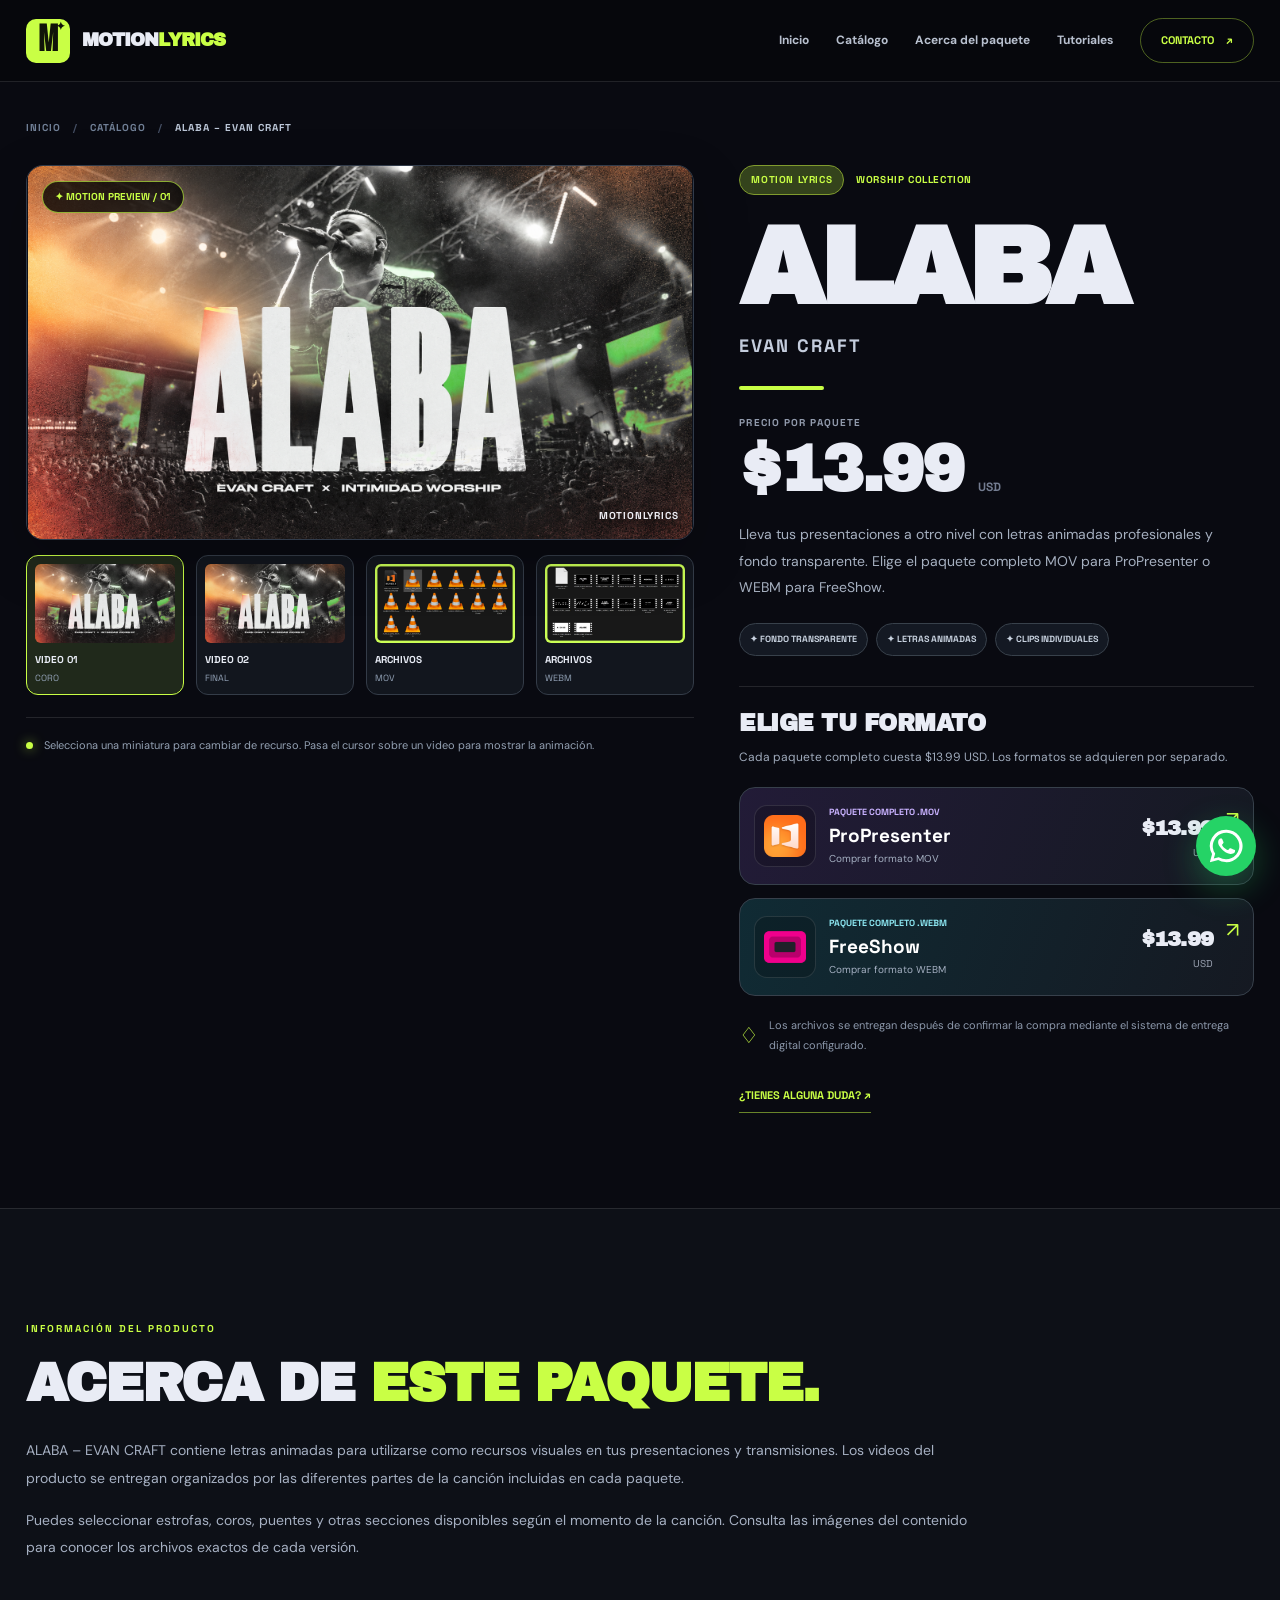
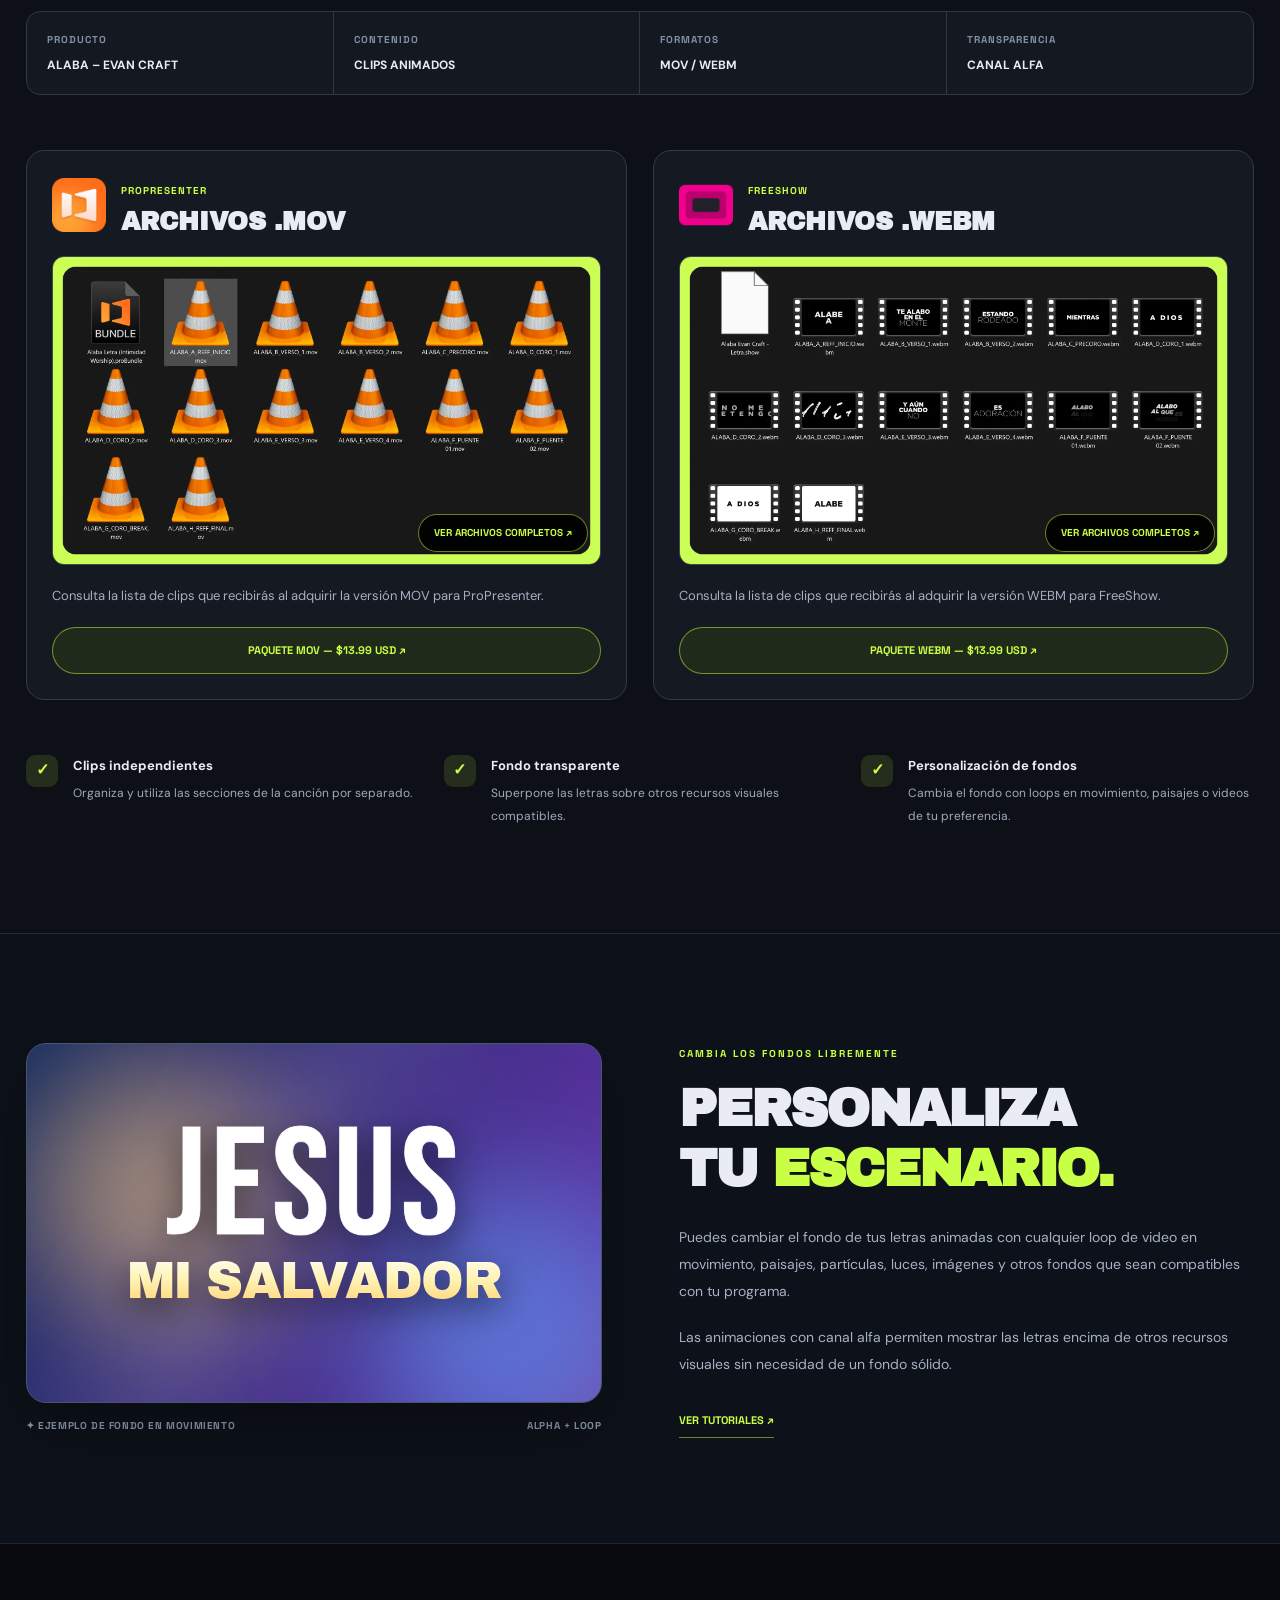
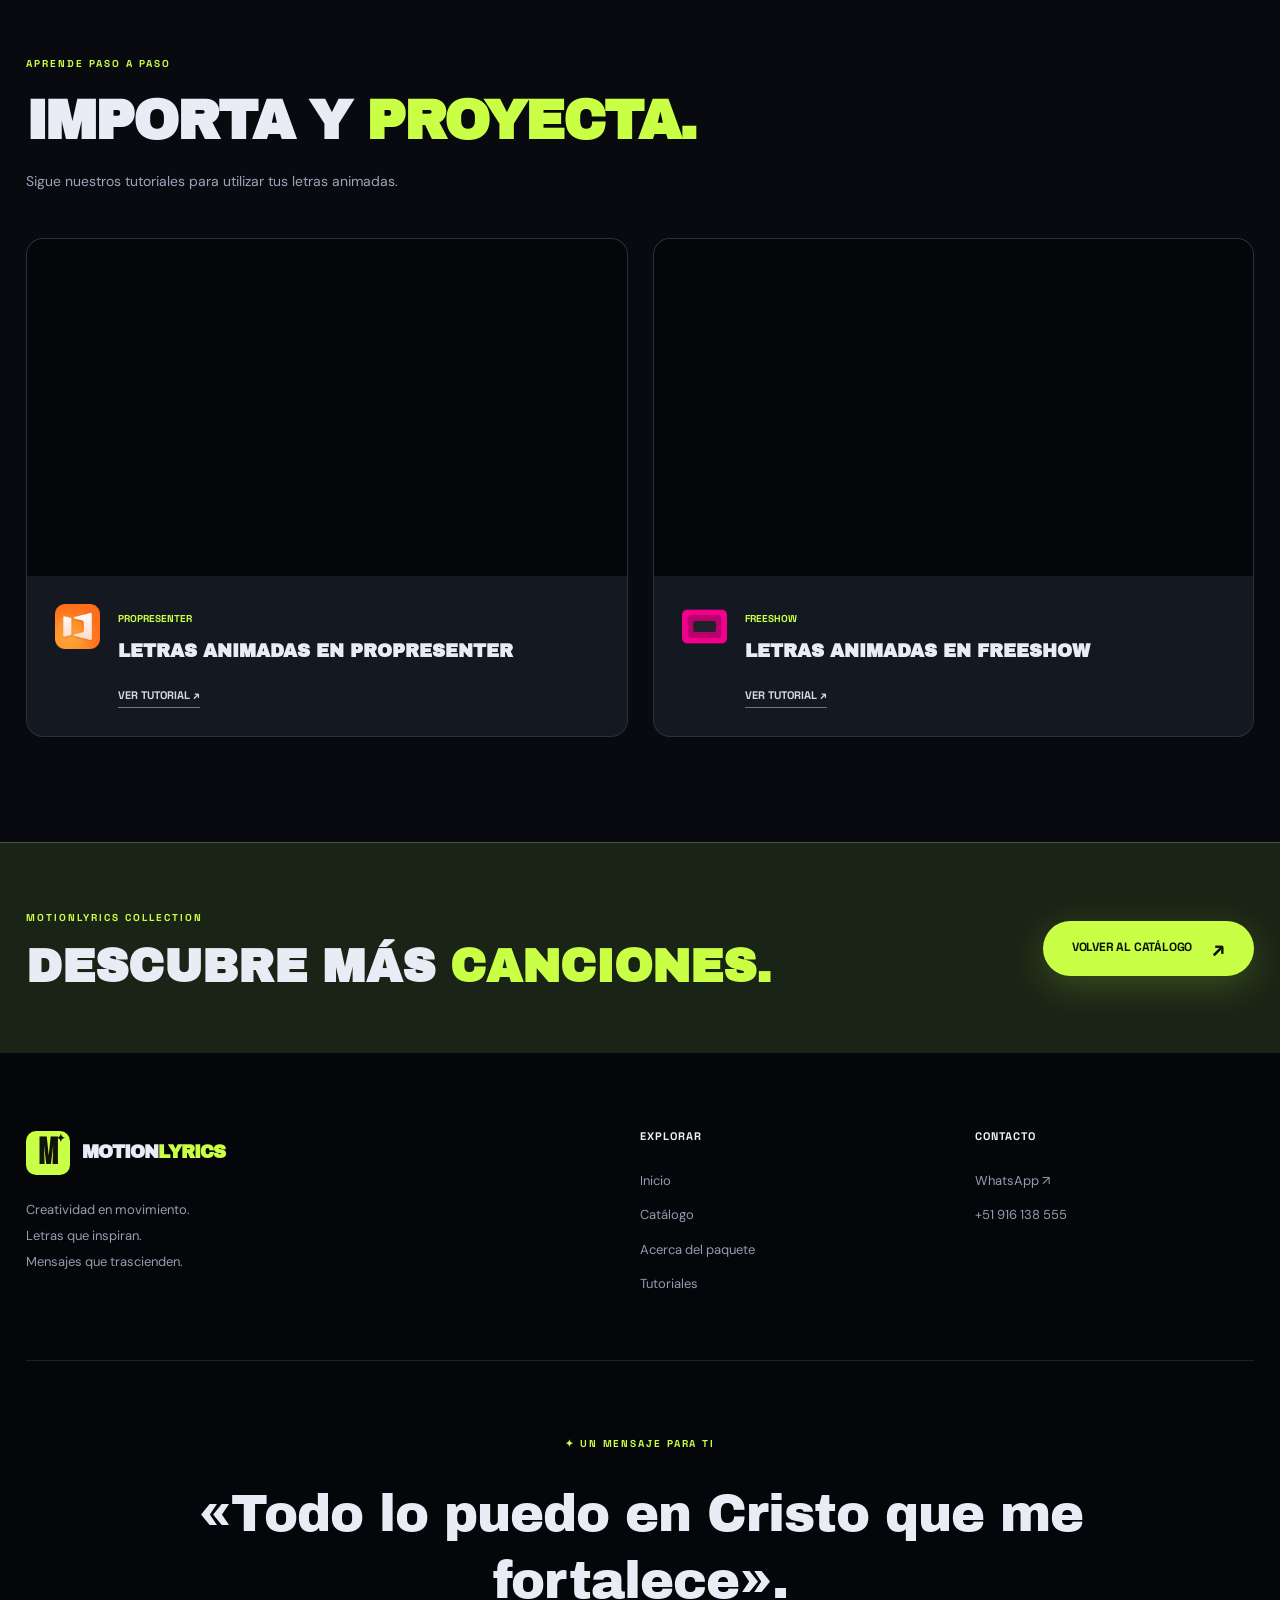
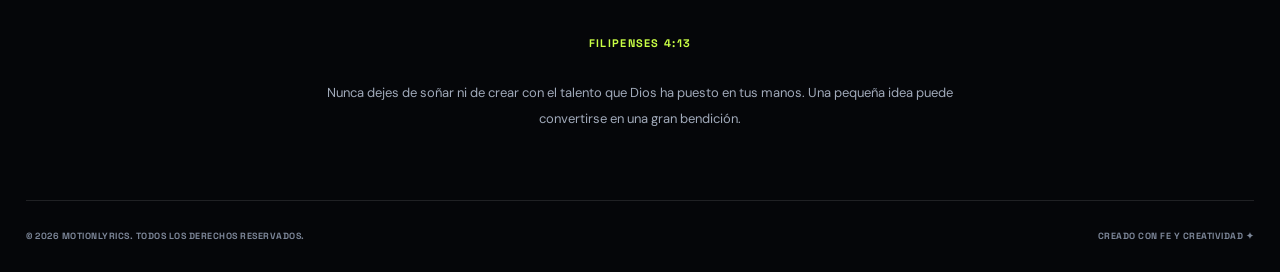
==== commit 295d7041: "Add files via upload" ====
--- a/alaba.html
+++ b/alaba.html
@@ -8,12 +8,12 @@
 
   <title>ALABA – EVAN CRAFT | MOTIONLYRICS</title>
 
-  <meta name="description" content="ALABA – EVAN CRAFT. Letras animadas para ProPresenter y FreeShow en MOV y WEBM. Descubre el paquete completo y compra cada formato por S/4.99.">
+  <meta name="description" content="Paquete ALABA de Evan Craft con letras animadas sin fondo. Descubre los archivos MOV para ProPresenter y WEBM para FreeShow. Cada formato cuesta $13.99 USD.">
 
   <link rel="preconnect" href="https://fonts.googleapis.com">
   <link rel="preconnect" href="https://fonts.gstatic.com" crossorigin>
 
-  <link href="https://fonts.googleapis.com/css2?family=Barlow+Condensed:wght@500;600;700;800;900&family=DM+Sans:wght@400;500;600;700;800&family=Space+Grotesk:wght@400;500;600;700;800&display=swap" rel="stylesheet">
+  <link href="https://fonts.googleapis.com/css2?family=Archivo+Black&family=Bebas+Neue&family=DM+Sans:wght@400;500;600;700;800&family=Space+Grotesk:wght@400;500;600;700&display=swap" rel="stylesheet">
 
   <link rel="stylesheet" href="style.css">
 </head>
@@ -22,45 +22,34 @@
 
   <!--
   ====================================================
-  PRODUCTO: ALABA - EVAN CRAFT
+  MOTIONLYRICS - ALABA
   ====================================================
 
-  ARCHIVOS:
-
-  Video:
-  media-alaba/ALABA_A_REFF_INICIO.mp4
-
-  Portada:
-  media-alaba/portada.jpg
-
-  Imagen del paquete:
-  media-alaba/archivos.webp
-
-  Logos:
-  logo/propresenter-logo.webp
-  logo/logo-freeshow.webp
+  GALERÍA DEL PRODUCTO:
+
+  1. media-alaba/ALABA_D_CORO_3.webm
+  2. media-alaba/ALABA_H_REFF_FINAL.webm
+  3. media-alaba/archivosmov.webp
+  4. media-alaba/archivoswebm.webp
+
+  PORTADA:
+  media-alaba/portada.png
 
   PRECIOS:
-  MOV  = S/ 4.99
-  WEBM = S/ 4.99
-
-  PAYPAL:
-
-  Busca "REEMPLAZAR_MOV" y "REEMPLAZAR_WEBM"
-  para sustituir los enlaces por tus enlaces
-  reales de pago.
-
-  Configura los precios en la moneda correcta
-  dentro de PayPal o tu plataforma de venta.
-
-  HTML/CSS PURO:
-  El video se reproduce en silencio al cargar
-  y CSS lo hace visible con hover.
-
-  No hay JavaScript ni controles play/stop.
-
-  En teléfonos hay una opción de tocar para
-  mostrar u ocultar la vista previa.
+
+  MOV:  $13.99 USD
+  WEBM: $13.99 USD
+
+  CAMBIAR PAYPAL:
+
+  Busca REEMPLAZAR_ID_PAYPAL_MOV
+  Busca REEMPLAZAR_ID_PAYPAL_WEBM
+
+  Reemplaza cada URL completa con tu enlace
+  real de pago, configurado a USD 13.99.
+
+  La entrega automática necesita un servicio
+  que verifique el pago y entregue los archivos.
 
   ====================================================
   -->
@@ -70,31 +59,36 @@
 
   <header class="site-header">
 
-    <nav class="navbar container" aria-label="Navegación principal">
-
-      <a href="index.html" class="brand" aria-label="MOTIONLYRICS inicio">
-        <span class="brand-icon">M<span>✦</span></span>
-        <span class="brand-text">MOTION<span>LYRICS</span></span>
+    <nav class="nav container" aria-label="Navegación principal">
+
+      <a href="index.html" class="brand" aria-label="Inicio MOTIONLYRICS">
+        <span class="brand-symbol">M<span>✦</span></span>
+        <span class="brand-name">MOTION<span>LYRICS</span></span>
       </a>
 
-      <input type="checkbox" id="menu-switch" class="menu-switch">
-
-      <label for="menu-switch" class="menu-trigger" aria-label="Mostrar menú">
-        <span></span><span></span><span></span>
+      <input type="checkbox" id="menu-toggle" class="menu-toggle">
+
+      <label for="menu-toggle" class="menu-trigger" aria-label="Mostrar navegación">
+        <span></span>
+        <span></span>
+        <span></span>
       </label>
 
       <div class="nav-links">
+
         <a href="index.html">Inicio</a>
         <a href="index.html#catalogo">Catálogo</a>
         <a href="#contenido">Acerca del paquete</a>
-        <a href="index.html#tutoriales">Tutoriales</a>
-
-        <a href="https://wa.me/51916138555?text=Hola%2C%20tengo%20una%20consulta%20sobre%20ALABA"
-           target="_blank"
-           rel="noopener noreferrer"
-           class="nav-contact">
-          CONTÁCTANOS ↗
+        <a href="#tutoriales">Tutoriales</a>
+
+        <a
+          href="https://wa.me/51916138555?text=Hola%2C%20quiero%20consultar%20sobre%20ALABA"
+          target="_blank"
+          rel="noopener noreferrer"
+          class="nav-contact">
+          CONTACTO <span>↗</span>
         </a>
+
       </div>
 
     </nav>
@@ -102,101 +96,110 @@
   </header>
 
 
+
   <main>
 
     <!-- ==========================================
-         DETALLES PRINCIPALES
+         FICHA DE PRODUCTO
     =========================================== -->
 
     <section class="detail-section">
 
       <div class="container">
 
-        <!-- RUTA / BREADCRUMB -->
-
-        <nav class="breadcrumbs" aria-label="Ubicación actual">
+        <nav class="breadcrumbs" aria-label="Ruta de navegación">
+
           <a href="index.html">INICIO</a>
           <span>/</span>
+
           <a href="index.html#catalogo">CATÁLOGO</a>
           <span>/</span>
+
           <strong>ALABA – EVAN CRAFT</strong>
+
         </nav>
 
 
+
         <div class="detail-layout">
 
 
-          <!-- =======================================
-               COLUMNA IZQUIERDA
-               GALERÍA DE DOS ELEMENTOS
-
-               SLOT 1 = VIDEO
-               SLOT 2 = ARCHIVOS.WEBP
-
-               Radio inputs permiten cambiar de vista
-               utilizando únicamente CSS.
-          ======================================== -->
+          <!-- =====================================
+               GALERÍA IZQUIERDA
+
+               4 RECURSOS
+               2 VIDEOS
+               2 IMÁGENES DE ARCHIVOS
+
+               CAMBIO DE IMAGEN CON HTML/CSS
+          ====================================== -->
 
           <div class="product-gallery">
 
             <input
               type="radio"
-              name="gallery-alaba"
-              id="gallery-video"
-              class="gallery-input"
+              id="galeria-coro"
+              name="galeria-alaba"
+              class="gallery-radio"
               checked>
 
             <input
               type="radio"
-              name="gallery-alaba"
-              id="gallery-files"
-              class="gallery-input">
+              id="galeria-final"
+              name="galeria-alaba"
+              class="gallery-radio">
 
             <input
-              type="checkbox"
-              id="gallery-touch-preview"
-              class="gallery-input">
-
-
-            <!-- ÁREA DE VISTA PRINCIPAL -->
-
-            <div class="gallery-stage">
-
-
-              <!-- SLOT 01: VIDEO -->
-
-              <div class="gallery-panel gallery-panel-video">
-
-                <div class="gallery-hover hover-media">
+              type="radio"
+              id="galeria-mov"
+              name="galeria-alaba"
+              class="gallery-radio">
+
+            <input
+              type="radio"
+              id="galeria-webm"
+              name="galeria-alaba"
+              class="gallery-radio">
+
+
+            <!-- VISOR PRINCIPAL -->
+
+            <div class="gallery-main">
+
+
+              <!-- SLOT 1: VIDEO CORO -->
+
+              <div class="gallery-panel panel-coro">
+
+                <div class="gallery-video-surface">
 
                   <img
-                    src="media-alaba/portada.jpg"
-                    class="media-poster"
-                    alt="Portada de ALABA – EVAN CRAFT">
+                    src="media-alaba/portada.png"
+                    alt="Portada del video ALABA"
+                    class="gallery-poster">
 
                   <video
-                    class="hover-video"
+                    class="gallery-motion"
                     autoplay
                     muted
                     loop
                     playsinline
                     preload="metadata"
-                    poster="media-alaba/portada.jpg"
-                    aria-hidden="true">
+                    poster="media-alaba/portada.png"
+                    aria-label="Animación de muestra del coro de ALABA">
 
                     <source
-                      src="media-alaba/ALABA_A_REFF_INICIO.mp4"
-                      type="video/mp4">
+                      src="media-alaba/ALABA_D_CORO_3.webm"
+                      type="video/webm">
 
                   </video>
 
-
-                  <span class="gallery-media-tag">
-                    ✦ MOTION LYRICS
+                  <span class="gallery-top-tag">
+                    ✦ MOTION PREVIEW / 01
                   </span>
 
-                  <span class="gallery-media-watermark">
-                    MOTIONLYRICS / PREVIEW
+                  <span class="gallery-watermark">
+                    MOTIONLYRICS
                   </span>
 
                 </div>
@@ -205,90 +208,193 @@
 
 
 
-              <!-- SLOT 02: IMAGEN DEL PAQUETE -->
-
-              <div class="gallery-panel gallery-panel-files">
-
-                <div class="gallery-files-frame">
+              <!-- SLOT 2: VIDEO FINAL -->
+
+              <div class="gallery-panel panel-final">
+
+                <div class="gallery-video-surface">
 
                   <img
-                    src="media-alaba/archivos.webp"
-                    alt="Imagen de los archivos incluidos en el paquete de ALABA"
-                    class="gallery-files-image">
-
-                  <span class="gallery-media-tag">
-                    ▣ PACKAGE CONTENT
+                    src="media-alaba/portada.png"
+                    alt="Portada del segundo video ALABA"
+                    class="gallery-poster">
+
+                  <video
+                    class="gallery-motion"
+                    autoplay
+                    muted
+                    loop
+                    playsinline
+                    preload="metadata"
+                    poster="media-alaba/portada.png"
+                    aria-label="Animación final de ALABA">
+
+                    <source
+                      src="media-alaba/ALABA_H_REFF_FINAL.webm"
+                      type="video/webm">
+
+                  </video>
+
+                  <span class="gallery-top-tag">
+                    ✦ MOTION PREVIEW / 02
                   </span>
 
+                  <span class="gallery-watermark">
+                    MOTIONLYRICS
+                  </span>
+
                 </div>
 
               </div>
 
-            </div>
-
-
-
-            <!-- MINIATURAS DE LA GALERÍA -->
+
+
+              <!-- SLOT 3: ARCHIVOS MOV -->
+
+              <div class="gallery-panel panel-mov">
+
+                <div class="gallery-image-surface">
+
+                  <img
+                    src="media-alaba/archivosmov.webp"
+                    alt="Lista de archivos MOV incluidos en ALABA"
+                    class="gallery-resource-image">
+
+                  <span class="gallery-top-tag">
+                    ▣ ARCHIVOS MOV
+                  </span>
+
+                  <a
+                    href="media-alaba/archivosmov.webp"
+                    target="_blank"
+                    rel="noopener noreferrer"
+                    class="gallery-enlarge">
+                    AMPLIAR IMAGEN ↗
+                  </a>
+
+                </div>
+
+              </div>
+
+
+
+              <!-- SLOT 4: ARCHIVOS WEBM -->
+
+              <div class="gallery-panel panel-webm">
+
+                <div class="gallery-image-surface">
+
+                  <img
+                    src="media-alaba/archivoswebm.webp"
+                    alt="Lista de archivos WEBM incluidos en ALABA"
+                    class="gallery-resource-image">
+
+                  <span class="gallery-top-tag">
+                    ▣ ARCHIVOS WEBM
+                  </span>
+
+                  <a
+                    href="media-alaba/archivoswebm.webp"
+                    target="_blank"
+                    rel="noopener noreferrer"
+                    class="gallery-enlarge">
+                    AMPLIAR IMAGEN ↗
+                  </a>
+
+                </div>
+
+              </div>
+
+            </div>
+
+
+
+            <!-- MINIATURAS - CUATRO SLOTS -->
 
             <div class="gallery-thumbnails">
 
+
               <label
-                for="gallery-video"
-                class="gallery-thumb thumb-video">
+                for="galeria-coro"
+                class="gallery-thumb thumb-coro"
+                title="Ver animación del coro">
 
                 <img
-                  src="media-alaba/portada.jpg"
-                  alt="Seleccionar vista previa de ALABA">
+                  src="media-alaba/portada.png"
+                  alt="Vista previa del coro">
 
                 <span>
-                  <strong>VISTA PREVIA</strong>
-                  <small>VIDEO ANIMADO</small>
+                  <strong>VIDEO 01</strong>
+                  <small>CORO</small>
                 </span>
 
               </label>
 
 
+
               <label
-                for="gallery-files"
-                class="gallery-thumb thumb-files">
+                for="galeria-final"
+                class="gallery-thumb thumb-final"
+                title="Ver segunda animación">
 
                 <img
-                  src="media-alaba/archivos.webp"
-                  alt="Seleccionar imagen de los archivos incluidos">
+                  src="media-alaba/portada.png"
+                  alt="Vista previa del final">
+
+                <span>
+                  <strong>VIDEO 02</strong>
+                  <small>FINAL</small>
+                </span>
+
+              </label>
+
+
+
+              <label
+                for="galeria-mov"
+                class="gallery-thumb thumb-mov"
+                title="Ver archivos MOV">
+
+                <img
+                  src="media-alaba/archivosmov.webp"
+                  alt="Archivos MOV">
 
                 <span>
                   <strong>ARCHIVOS</strong>
-                  <small>PAQUETE COMPLETO</small>
+                  <small>MOV</small>
                 </span>
 
               </label>
 
-            </div>
-
-
-            <!--
-            En pantallas táctiles, permite mostrar
-            u ocultar el video con CSS puro.
-            No tiene iconos de reproducción.
-            -->
-
-            <label
-              for="gallery-touch-preview"
-              class="touch-preview-toggle">
-
-              TOCAR PARA MOSTRAR / OCULTAR ANIMACIÓN
-
-            </label>
-
-
-            <div class="gallery-information">
-
-              <span class="information-indicator"></span>
-
-              Pasa el cursor sobre el primer cuadro
-              para ver la animación.
-
-              <span>PREVIEW / 01</span>
+
+
+              <label
+                for="galeria-webm"
+                class="gallery-thumb thumb-webm"
+                title="Ver archivos WEBM">
+
+                <img
+                  src="media-alaba/archivoswebm.webp"
+                  alt="Archivos WEBM">
+
+                <span>
+                  <strong>ARCHIVOS</strong>
+                  <small>WEBM</small>
+                </span>
+
+              </label>
+
+            </div>
+
+
+
+            <div class="gallery-caption">
+
+              <span class="status-dot"></span>
+
+              Selecciona una miniatura para cambiar
+              de recurso. Pasa el cursor sobre un
+              video para mostrar la animación.
 
             </div>
 
@@ -296,164 +402,177 @@
 
 
 
-          <!-- =======================================
-               COLUMNA DERECHA
-               INFORMACIÓN Y COMPRA
-          ======================================== -->
-
-          <aside class="detail-purchase">
-
-            <div class="product-eyebrow">
-              <span class="new-tag">MOTION LYRICS</span>
+          <!-- =====================================
+               INFORMACIÓN DERECHA
+          ====================================== -->
+
+          <div class="detail-info">
+
+            <div class="detail-eyebrow">
+              <span class="detail-new">MOTION LYRICS</span>
               <span>WORSHIP COLLECTION</span>
             </div>
 
+
             <h1>ALABA</h1>
 
-            <p class="detail-artist">EVAN CRAFT</p>
-
-            <div class="detail-title-line"></div>
-
-
-            <!-- PRECIO PRINCIPAL -->
-
-            <div class="price-label">
-              DESDE
-            </div>
-
-            <div class="main-price">
-              <strong>S/ 4.99</strong>
-              <span>PEN / POR FORMATO</span>
+            <p class="detail-artist">
+              EVAN CRAFT
+            </p>
+
+
+            <div class="detail-divider"></div>
+
+
+            <!-- PRECIO -->
+
+            <div class="price-overline">
+              PRECIO POR PAQUETE
+            </div>
+
+            <div class="detail-price">
+              <strong>$13.99</strong>
+              <span>USD</span>
             </div>
 
 
             <p class="detail-description">
-              Letras animadas profesionales con fondo
-              transparente para transformar tus momentos
-              de adoración en experiencias visuales
-              llenas de movimiento.
+              Lleva tus presentaciones a otro nivel
+              con letras animadas profesionales
+              y fondo transparente. Elige el paquete
+              completo MOV para ProPresenter o WEBM
+              para FreeShow.
             </p>
 
 
-            <!-- CARACTERÍSTICAS RÁPIDAS -->
-
             <div class="detail-features">
 
-              <span>✦ SIN FONDO</span>
-              <span>✦ MOV / WEBM</span>
-              <span>✦ CLIPS POR SECCIÓN</span>
-
-            </div>
-
-
-            <div class="purchase-divider"></div>
-
-
-            <h2 class="choose-heading">
-              ELIGE TU FORMATO
-            </h2>
-
-            <p class="choose-description">
-              Cada versión cuesta S/ 4.99 y se vende
-              por separado. Selecciona el programa
-              que utilizas.
-            </p>
-
-
-
-            <!-- ======================================
-                 COMPRA MOV - PROPRESENTER
-                 EDITAR href POR ENLACE DE PAYPAL
-
-                 S/ 4.99
-            ======================================= -->
+              <span>✦ FONDO TRANSPARENTE</span>
+              <span>✦ LETRAS ANIMADAS</span>
+              <span>✦ CLIPS INDIVIDUALES</span>
+
+            </div>
+
+
+            <div class="detail-purchase-heading">
+
+              <h2>ELIGE TU FORMATO</h2>
+
+              <p>
+                Cada paquete completo cuesta $13.99 USD.
+                Los formatos se adquieren por separado.
+              </p>
+
+            </div>
+
+
+
+            <!-- =====================================
+                 PROPRESENTER MOV
+                 PRECIO USD 13.99
+
+                 REEMPLAZA LA URL COMPLETA
+                 POR TU ENLACE REAL DE PAYPAL
+            ====================================== -->
 
             <a
-              href="https://www.paypal.com/ncp/payment/REEMPLAZAR_MOV"
+              href="https://www.paypal.com/ncp/payment/REEMPLAZAR_ID_PAYPAL_MOV"
               target="_blank"
               rel="noopener noreferrer"
-              class="detail-buy detail-buy-mov"
-              id="mov">
-
-              <span class="detail-logo">
+              class="buy-card buy-mov"
+              id="comprar-mov">
+
+              <span class="buy-logo">
+
                 <img
                   src="logo/propresenter-logo.webp"
                   alt="ProPresenter">
+
               </span>
 
-              <span class="detail-buy-copy">
-                <small>FORMATO .MOV</small>
+              <span class="buy-info">
+
+                <small>PAQUETE COMPLETO .MOV</small>
+
                 <strong>ProPresenter</strong>
-                <em>Comprar y obtener MOV</em>
+
+                <em>Comprar formato MOV</em>
+
               </span>
 
-              <span class="detail-buy-price">
-                <strong>S/ 4.99</strong>
-                <small>PEN</small>
+              <span class="buy-price">
+                <strong>$13.99</strong>
+                <small>USD</small>
               </span>
 
-              <span class="detail-buy-arrow">↗</span>
+              <span class="buy-arrow">↗</span>
 
             </a>
 
 
 
-            <!-- ======================================
-                 COMPRA WEBM - FREESHOW
-                 EDITAR href POR ENLACE DE PAYPAL
-
-                 S/ 4.99
-            ======================================= -->
+            <!-- =====================================
+                 FREESHOW WEBM
+                 PRECIO USD 13.99
+            ====================================== -->
 
             <a
-              href="https://www.paypal.com/ncp/payment/REEMPLAZAR_WEBM"
+              href="https://www.paypal.com/ncp/payment/REEMPLAZAR_ID_PAYPAL_WEBM"
               target="_blank"
               rel="noopener noreferrer"
-              class="detail-buy detail-buy-webm"
-              id="webm">
-
-              <span class="detail-logo">
+              class="buy-card buy-webm"
+              id="comprar-webm">
+
+              <span class="buy-logo">
+
                 <img
-                  src="logo/logo-freeshow.webp"
+                  src="logo/freeshow-logo.webp"
                   alt="FreeShow">
+
               </span>
 
-              <span class="detail-buy-copy">
-                <small>FORMATO .WEBM</small>
+              <span class="buy-info">
+
+                <small>PAQUETE COMPLETO .WEBM</small>
+
                 <strong>FreeShow</strong>
-                <em>Comprar y obtener WEBM</em>
+
+                <em>Comprar formato WEBM</em>
+
               </span>
 
-              <span class="detail-buy-price">
-                <strong>S/ 4.99</strong>
-                <small>PEN</small>
+              <span class="buy-price">
+                <strong>$13.99</strong>
+                <small>USD</small>
               </span>
 
-              <span class="detail-buy-arrow">↗</span>
+              <span class="buy-arrow">↗</span>
 
             </a>
 
 
+
             <div class="payment-note">
+
               <span>♢</span>
 
-              Pago seguro mediante el enlace de compra.
-              La entrega digital depende de la plataforma
-              conectada a tu proceso de pago.
+              Los archivos se entregan después
+              de confirmar la compra mediante
+              el sistema de entrega digital
+              configurado.
+
             </div>
 
 
             <a
-              href="https://wa.me/51916138555?text=Hola%2C%20quiero%20consultar%20sobre%20ALABA%20de%20Evan%20Craft"
+              href="https://wa.me/51916138555?text=Hola%2C%20tengo%20una%20consulta%20sobre%20ALABA"
               target="_blank"
               rel="noopener noreferrer"
-              class="help-link">
-
-              ¿TIENES ALGUNA DUDA? CONTÁCTANOS ↗
-
+              class="text-link">
+              ¿TIENES ALGUNA DUDA? ↗
             </a>
 
-          </aside>
+          </div>
 
         </div>
 
@@ -471,132 +590,219 @@
 
       <div class="container">
 
-        <div class="package-heading">
-
-          <span class="section-eyebrow">
-            DETAILS / MOTIONLYRICS
+        <div class="package-header">
+
+          <span class="section-kicker">
+            INFORMACIÓN DEL PRODUCTO
           </span>
 
-          <h2>ACERCA DE ESTE PAQUETE</h2>
+          <h2>
+            ACERCA DE <span>ESTE PAQUETE.</span>
+          </h2>
 
           <p>
-            ALABA – EVAN CRAFT es un producto digital
-            de letras animadas para presentaciones
-            de adoración, diseñado para que puedas
-            utilizar cada parte de la canción
-            como un recurso visual independiente.
+            ALABA – EVAN CRAFT contiene letras animadas
+            para utilizarse como recursos visuales
+            en tus presentaciones y transmisiones.
+            Los videos del producto se entregan
+            organizados por las diferentes partes
+            de la canción incluidas en cada paquete.
           </p>
 
           <p>
-            Los clips se organizan por las secciones
-            incluidas en el arreglo del paquete,
-            como estrofas, coros o puentes, según
-            corresponda. La imagen de archivos muestra
-            el contenido específico de esta versión.
+            Puedes seleccionar estrofas, coros,
+            puentes y otras secciones disponibles
+            según el momento de la canción.
+            Consulta las imágenes del contenido
+            para conocer los archivos exactos
+            de cada versión.
           </p>
 
         </div>
 
 
 
-        <!-- BARRA DE ESPECIFICACIONES -->
+        <!-- CARACTERÍSTICAS -->
 
         <div class="package-specs">
 
           <div>
             <span>PRODUCTO</span>
-            <strong>ML-001 / ALABA</strong>
+            <strong>ALABA – EVAN CRAFT</strong>
           </div>
 
           <div>
             <span>CONTENIDO</span>
-            <strong>CLIPS INDIVIDUALES</strong>
+            <strong>CLIPS ANIMADOS</strong>
           </div>
 
           <div>
             <span>FORMATOS</span>
-            <strong>.MOV / .WEBM</strong>
+            <strong>MOV / WEBM</strong>
           </div>
 
           <div>
-            <span>TIPO</span>
-            <strong>FONDO TRANSPARENTE</strong>
+            <span>TRANSPARENCIA</span>
+            <strong>CANAL ALFA</strong>
           </div>
 
         </div>
 
 
 
-        <!-- ARCHIVOS INCLUIDOS -->
-
-        <div class="included-section">
-
-          <div class="included-text">
-
-            <span class="section-eyebrow">
-              PACKAGE CONTENT
-            </span>
-
-            <h3>
-              CONOCE LOS<br>
-              ARCHIVOS INCLUIDOS.
-            </h3>
+        <!-- IMÁGENES DE LOS PAQUETES -->
+
+        <div class="package-formats">
+
+
+          <!-- CONTENIDO MOV -->
+
+          <article class="package-format-card">
+
+            <div class="package-format-heading">
+
+              <img
+                src="logo/propresenter-logo.webp"
+                alt="ProPresenter">
+
+              <div>
+                <span>PROPRESENTER</span>
+                <h3>ARCHIVOS .MOV</h3>
+              </div>
+
+            </div>
+
+
+            <a
+              href="media-alaba/archivosmov.webp"
+              target="_blank"
+              rel="noopener noreferrer"
+              class="package-image-link">
+
+              <img
+                src="media-alaba/archivosmov.webp"
+                alt="Contenido completo del paquete MOV"
+                loading="lazy">
+
+              <span>VER ARCHIVOS COMPLETOS ↗</span>
+
+            </a>
+
 
             <p>
-              La imagen muestra una vista del contenido
-              del paquete ALABA. Revisa los nombres y las
-              secciones antes de comprar.
+              Consulta la lista de clips que recibirás
+              al adquirir la versión MOV para ProPresenter.
             </p>
 
-            <div class="included-list">
+
+            <a href="#comprar-mov" class="package-format-button">
+              PAQUETE MOV — $13.99 USD ↗
+            </a>
+
+          </article>
+
+
+
+          <!-- CONTENIDO WEBM -->
+
+          <article class="package-format-card">
+
+            <div class="package-format-heading">
+
+              <img
+                src="logo/freeshow-logo.webp"
+                alt="FreeShow">
 
               <div>
-                <span class="checkmark">✓</span>
-                <p>
-                  <strong>Clips por sección</strong>
-                  Videos organizados para utilizar
-                  las diferentes partes de la canción.
-                </p>
+                <span>FREESHOW</span>
+                <h3>ARCHIVOS .WEBM</h3>
               </div>
 
-              <div>
-                <span class="checkmark">✓</span>
-                <p>
-                  <strong>Fondo transparente</strong>
-                  Permite superponer las letras sobre
-                  fondos compatibles.
-                </p>
-              </div>
-
-              <div>
-                <span class="checkmark">✓</span>
-                <p>
-                  <strong>Formato a elección</strong>
-                  MOV para ProPresenter o WEBM para
-                  FreeShow, según tu compra.
-                </p>
-              </div>
-
+            </div>
+
+
+            <a
+              href="media-alaba/archivoswebm.webp"
+              target="_blank"
+              rel="noopener noreferrer"
+              class="package-image-link">
+
+              <img
+                src="media-alaba/archivoswebm.webp"
+                alt="Contenido completo del paquete WEBM"
+                loading="lazy">
+
+              <span>VER ARCHIVOS COMPLETOS ↗</span>
+
+            </a>
+
+
+            <p>
+              Consulta la lista de clips que recibirás
+              al adquirir la versión WEBM para FreeShow.
+            </p>
+
+
+            <a href="#comprar-webm" class="package-format-button">
+              PAQUETE WEBM — $13.99 USD ↗
+            </a>
+
+          </article>
+
+        </div>
+
+
+
+        <!-- VENTAJAS -->
+
+        <div class="package-benefits">
+
+          <div class="benefit">
+
+            <span class="benefit-icon">✓</span>
+
+            <div>
+              <strong>Clips independientes</strong>
+
+              <p>
+                Organiza y utiliza las secciones
+                de la canción por separado.
+              </p>
             </div>
 
           </div>
 
 
-          <a
-            href="media-alaba/archivos.webp"
-            class="included-picture"
-            target="_blank"
-            rel="noopener noreferrer"
-            title="Abrir imagen de los archivos del paquete">
-
-            <img
-              src="media-alaba/archivos.webp"
-              alt="Archivos completos de ALABA en sus respectivas secciones"
-              loading="lazy">
-
-            <span>AMPLIAR IMAGEN ↗</span>
-
-          </a>
+          <div class="benefit">
+
+            <span class="benefit-icon">✓</span>
+
+            <div>
+              <strong>Fondo transparente</strong>
+
+              <p>
+                Superpone las letras sobre otros
+                recursos visuales compatibles.
+              </p>
+            </div>
+
+          </div>
+
+
+          <div class="benefit">
+
+            <span class="benefit-icon">✓</span>
+
+            <div>
+              <strong>Personalización de fondos</strong>
+
+              <p>
+                Cambia el fondo con loops en movimiento,
+                paisajes o videos de tu preferencia.
+              </p>
+            </div>
+
+          </div>
 
         </div>
 
@@ -607,62 +813,75 @@
 
 
     <!-- ==========================================
-         LOOPS EN MOVIMIENTO
+         PERSONALIZA TU ESCENARIO
     =========================================== -->
 
-    <section class="background-section section">
-
-      <div class="container background-layout">
-
-        <div class="background-preview">
-
-          <div class="background-loop">
-            <div class="background-orb"></div>
-
-            <span class="demo-overline">
-              WORSHIP MOTION
-            </span>
-
-            <strong>ALABA</strong>
-            <strong>A DIOS</strong>
-
-            <span class="demo-bar"></span>
+    <section class="scene-section section" id="personalizar">
+
+      <div class="container scene-layout">
+
+
+        <div class="scene-preview">
+
+          <div class="scene-background">
+
+            <div class="scene-orb scene-orb-one"></div>
+            <div class="scene-orb scene-orb-two"></div>
+            <div class="scene-beam"></div>
+
+            <div class="scene-lyrics">
+
+              <span class="scene-word-one">
+                JESUS
+              </span>
+
+              <span class="scene-word-two">
+                MI SALVADOR
+              </span>
+
+            </div>
+
           </div>
 
-          <div class="background-preview-caption">
-            DEMOSTRACIÓN VISUAL CON CSS
+
+          <div class="scene-caption">
+            <span>✦ EJEMPLO DE FONDO EN MOVIMIENTO</span>
+            <span>ALPHA + LOOP</span>
           </div>
 
         </div>
 
 
-        <div class="background-copy">
-
-          <span class="section-eyebrow">
-            PERSONALIZA TUS PRESENTACIONES
+
+        <div class="scene-content">
+
+          <span class="section-kicker">
+            CAMBIA LOS FONDOS LIBREMENTE
           </span>
 
           <h2>
-            UN MISMO MENSAJE.<br>
-            <span>INFINITOS FONDOS.</span>
+            PERSONALIZA<br>
+            TU <span>ESCENARIO.</span>
           </h2>
 
           <p>
             Puedes cambiar el fondo de tus letras
-            animadas utilizando cualquier loop de
-            video en movimiento que sea compatible
-            con tu software de presentación.
+            animadas con cualquier loop de video
+            en movimiento, paisajes, partículas,
+            luces, imágenes y otros fondos que
+            sean compatibles con tu programa.
           </p>
 
           <p>
-            Usa fondos de luces, paisajes, partículas,
-            videos abstractos o imágenes en movimiento.
-            Las letras permanecerán encima del contenido
-            gracias a la transparencia del canal alfa.
+            Las animaciones con canal alfa permiten
+            mostrar las letras encima de otros recursos
+            visuales sin necesidad de un fondo sólido.
           </p>
 
-          <a href="index.html#tutoriales" class="inline-link">
-            APRENDE CON LOS TUTORIALES ↗
+          <a
+            href="index.html#tutoriales"
+            class="text-link">
+            VER TUTORIALES ↗
           </a>
 
         </div>
@@ -674,34 +893,39 @@
 
 
     <!-- ==========================================
-         INSTRUCCIONES Y TUTORIALES
+         TUTORIALES
     =========================================== -->
 
-    <section class="detail-tutorials section">
+    <section class="tutorial-section section" id="tutoriales">
 
       <div class="container">
 
-        <div class="section-intro">
+        <div class="section-header">
+
           <div>
-            <span class="section-eyebrow">
-              LEARN / MOTIONLYRICS
+            <span class="section-kicker">
+              APRENDE PASO A PASO
             </span>
 
-            <h2>APRENDE A <span>UTILIZARLOS.</span></h2>
+            <h2>
+              IMPORTA Y <span>PROYECTA.</span>
+            </h2>
 
             <p>
-              Importa y utiliza tus letras animadas
-              siguiendo estos tutoriales.
+              Sigue nuestros tutoriales para utilizar
+              tus letras animadas.
             </p>
           </div>
-        </div>
-
-
-        <div class="tutorial-grid">
+
+        </div>
+
+
+        <div class="tutorials-grid">
+
 
           <article class="tutorial-card">
 
-            <div class="tutorial-frame">
+            <div class="tutorial-video">
 
               <iframe
                 src="https://www.youtube-nocookie.com/embed/bg4_595I6nU"
@@ -714,20 +938,22 @@
 
             </div>
 
-            <div class="tutorial-copy">
+
+            <div class="tutorial-info">
 
               <img
                 src="logo/propresenter-logo.webp"
-                alt="ProPresenter"
-                loading="lazy">
+                alt="ProPresenter">
 
               <div>
-                <span>PROPRESENTER / TUTORIAL</span>
+                <span>PROPRESENTER</span>
+
                 <h3>LETRAS ANIMADAS EN PROPRESENTER</h3>
 
-                <a href="https://youtu.be/bg4_595I6nU"
-                   target="_blank"
-                   rel="noopener noreferrer">
+                <a
+                  href="https://youtu.be/bg4_595I6nU"
+                  target="_blank"
+                  rel="noopener noreferrer">
                   VER TUTORIAL ↗
                 </a>
               </div>
@@ -740,7 +966,7 @@
 
           <article class="tutorial-card">
 
-            <div class="tutorial-frame">
+            <div class="tutorial-video">
 
               <iframe
                 src="https://www.youtube-nocookie.com/embed/HTYMs-iJjlw"
@@ -753,20 +979,22 @@
 
             </div>
 
-            <div class="tutorial-copy">
+
+            <div class="tutorial-info">
 
               <img
-                src="logo/logo-freeshow.webp"
-                alt="FreeShow"
-                loading="lazy">
+                src="logo/freeshow-logo.webp"
+                alt="FreeShow">
 
               <div>
-                <span>FREESHOW / TUTORIAL</span>
+                <span>FREESHOW</span>
+
                 <h3>LETRAS ANIMADAS EN FREESHOW</h3>
 
-                <a href="https://youtu.be/HTYMs-iJjlw"
-                   target="_blank"
-                   rel="noopener noreferrer">
+                <a
+                  href="https://youtu.be/HTYMs-iJjlw"
+                  target="_blank"
+                  rel="noopener noreferrer">
                   VER TUTORIAL ↗
                 </a>
               </div>
@@ -783,21 +1011,28 @@
 
 
 
-    <!-- ==========================================
-         VOLVER AL CATÁLOGO
-    =========================================== -->
-
-    <section class="back-catalog">
-
-      <div class="container back-catalog-inner">
+    <!-- VOLVER AL CATÁLOGO -->
+
+    <section class="back-section">
+
+      <div class="container back-inner">
 
         <div>
-          <span>✦ MOTIONLYRICS COLLECTION</span>
-          <h2>DESCUBRE MÁS CANCIONES.</h2>
-        </div>
-
-        <a href="index.html#catalogo" class="btn btn-lime">
-          VOLVER AL CATÁLOGO ↗
+
+          <span class="section-kicker">
+            MOTIONLYRICS COLLECTION
+          </span>
+
+          <h2>
+            DESCUBRE MÁS <span>CANCIONES.</span>
+          </h2>
+
+        </div>
+
+        <a
+          href="index.html#catalogo"
+          class="pill-button pill-primary">
+          VOLVER AL CATÁLOGO <span>↗</span>
         </a>
 
       </div>
@@ -814,48 +1049,60 @@
 
     <div class="container">
 
-      <div class="footer-upper">
-
-        <div>
+      <div class="footer-grid">
+
+        <div class="footer-brand">
 
           <a href="index.html" class="brand">
-            <span class="brand-icon">M<span>✦</span></span>
-            <span class="brand-text">MOTION<span>LYRICS</span></span>
+            <span class="brand-symbol">M<span>✦</span></span>
+            <span class="brand-name">MOTION<span>LYRICS</span></span>
           </a>
 
           <p>
-            Creatividad en movimiento.
-            Letras que inspiran y mensajes
-            que trascienden.
+            Creatividad en movimiento.<br>
+            Letras que inspiran.<br>
+            Mensajes que trascienden.
           </p>
 
         </div>
 
+
         <div class="footer-links">
-          <strong>EXPLORAR</strong>
+
+          <h4>EXPLORAR</h4>
+
           <a href="index.html">Inicio</a>
           <a href="index.html#catalogo">Catálogo</a>
           <a href="#contenido">Acerca del paquete</a>
-        </div>
+          <a href="#tutoriales">Tutoriales</a>
+
+        </div>
+
 
         <div class="footer-links">
-          <strong>CONTACTO</strong>
-          <a href="https://wa.me/51916138555"
-             target="_blank"
-             rel="noopener noreferrer">
+
+          <h4>CONTACTO</h4>
+
+          <a
+            href="https://wa.me/51916138555"
+            target="_blank"
+            rel="noopener noreferrer">
             WhatsApp ↗
           </a>
+
           <a href="tel:+51916138555">
             +51 916 138 555
           </a>
+
         </div>
 
       </div>
 
 
-      <div class="bible-footer">
-
-        <span>✦ UNA PALABRA DE FE</span>
+
+      <div class="bible-message">
+
+        <span>✦ UN MENSAJE PARA TI</span>
 
         <blockquote>
           «Todo lo puedo en Cristo que me fortalece».
@@ -864,23 +1111,23 @@
         <strong>FILIPENSES 4:13</strong>
 
         <p>
-          Nunca dejes de crear con el talento que Dios
-          ha puesto en tus manos. Lo que hoy comienza
-          como una idea puede convertirse en una
-          bendición para muchas personas.
+          Nunca dejes de soñar ni de crear con el talento
+          que Dios ha puesto en tus manos. Una pequeña idea
+          puede convertirse en una gran bendición.
         </p>
 
       </div>
 
 
-      <div class="copyright">
+
+      <div class="footer-bottom">
 
         <span>
           © 2026 MOTIONLYRICS. TODOS LOS DERECHOS RESERVADOS.
         </span>
 
         <span>
-          HECHO CON FE Y CREATIVIDAD ✦
+          CREADO CON FE Y CREATIVIDAD ✦
         </span>
 
       </div>
@@ -891,19 +1138,17 @@
 
 
 
-  <!-- WHATSAPP -->
+  <!-- WHATSAPP FLOTANTE -->
 
   <a
     href="https://wa.me/51916138555?text=Hola%2C%20quiero%20consultar%20sobre%20ALABA%20en%20MOTIONLYRICS"
-    class="whatsapp-float"
     target="_blank"
     rel="noopener noreferrer"
+    class="whatsapp-float"
     aria-label="Contactar por WhatsApp">
 
-    <svg viewBox="0 0 32 32"
-         fill="currentColor"
-         aria-hidden="true">
-      <path d="M16 .8A15.1 15.1 0 0 0 2.9 23.5L.8 31.2l7.9-2.1A15.2 15.2 0 1 0 16 .8Zm0 27.7a12.4 12.4 0 0 1-6.3-1.7l-.5-.3-4.7 1.2 1.3-4.5-.3-.5A12.5 12.5 0 1 1 16 28.5Zm6.9-9.3c-.4-.2-2.2-1.1-2.6-1.2-.3-.1-.6-.2-.8.2-.3.4-1 1.2-1.2 1.4-.2.2-.4.3-.8.1-.4-.2-1.6-.6-3-1.9-1.1-1-1.9-2.2-2.1-2.6-.2-.4 0-.6.2-.8l.6-.7.4-.7c.1-.2.1-.5 0-.7l-1.2-2.8c-.3-.7-.6-.6-.8-.6h-.7c-.3 0-.7.1-1 .5-.4.4-1.3 1.3-1.3 3.2s1.4 3.7 1.6 3.9c.2.3 2.8 4.4 6.8 6 .9.4 1.7.6 2.2.7 1 .3 1.9.2 2.6.2.8-.1 2.2-.9 2.5-1.7.3-.8.3-1.5.2-1.7-.1-.2-.3-.3-.7-.5Z"/>
+    <svg viewBox="0 0 32 32" fill="currentColor" aria-hidden="true">
+      <path d="M16 .8A15.1 15.1 0 0 0 2.9 23.5L.8 31.2l7.9-2.1A15.2 15.2 0 1 0 16 .8Zm0 27.7a12.4 12.4 0 0 1-6.3-1.7l-.5-.3-4.7 1.2 1.3-4.5-.3-.5A12.5 12.5 0 1 1 16 28.5Zm6.9-9.3c-.4-.2-2.2-1.1-2.6-1.2-.3.4-.6-.2-.8.2-.3.4-1 1.2-1.2 1.4-.2.2-.4.3-.8.1-.4-.2-1.6-.6-3-1.9-1.1-1-1.9-2.2-2.1-2.6-.2-.4 0-.6.2-.8l.6-.7.4-.7c.1-.2.1-.5 0-.7l-1.2-2.8c-.3-.7-.6-.6-.8-.6h-.7c-.3 0-.7.1-1 .5-.4.4-1.3 1.3-1.3 3.2s1.4 3.7 1.6 3.9c.2.3 2.8 4.4 6.8 6 .9.4 1.7.6 2.2.7 1 .3 1.9.2 2.6.2.8-.1 2.2-.9 2.5-1.7.3-.8.3-1.5.2-1.7-.1-.2-.3-.3-.7-.5Z"/>
     </svg>
 
   </a>
--- a/style.css
+++ b/style.css
@@ -1,34 +1,39 @@
 
-/* =====================================================
+/* ===================================================
    MOTIONLYRICS
-   PREMIUM VIDEO MARKETPLACE
+   PREMIUM WORSHIP MOTION STORE
    HTML + CSS PURO
-===================================================== */
+=================================================== */
+
 
 /* ==================== VARIABLES ==================== */
 
 :root {
   --bg: #07080d;
-  --bg-2: #0d0f16;
-  --surface: #12151e;
-  --surface-hover: #1b202a;
-
-  --text: #f5f6fc;
-  --muted: #9097aa;
-  --subtle: #687087;
+  --bg-dark: #050609;
+  --bg-soft: #0e1119;
+  --surface: #131720;
+  --surface-hover: #1c222d;
+
+  --white: #f8f9ff;
+  --text: #e9ecf5;
+  --muted: #9ba5b9;
+  --subtle: #747d91;
 
   --lime: #c9ff45;
-  --lime-hover: #d9ff7d;
-  --purple: #ac8cff;
-  --cyan: #6ae5ec;
-
-  --border: rgba(255,255,255,.105);
-  --border-bright: rgba(255,255,255,.22);
-
+  --lime-light: #e0ff92;
+  --purple: #b296ff;
+  --cyan: #7ce8f4;
+
+  --border: rgba(255,255,255,.11);
+  --border-bright: rgba(255,255,255,.24);
+
+  --font-display: "Archivo Black", sans-serif;
+  --font-condensed: "Bebas Neue", sans-serif;
   --font-body: "DM Sans", sans-serif;
-  --font-title: "Barlow Condensed", sans-serif;
   --font-tech: "Space Grotesk", sans-serif;
 }
+
 
 /* ==================== RESET ==================== */
 
@@ -40,7 +45,7 @@
 
 html {
   scroll-behavior: smooth;
-  scroll-padding-top: 100px;
+  scroll-padding-top: 95px;
 }
 
 body {
@@ -53,8 +58,8 @@
 }
 
 a {
+  color: inherit;
   text-decoration: none;
-  color: inherit;
 }
 
 img,
@@ -65,14 +70,13 @@
 }
 
 button,
-input,
-select {
+input {
   font: inherit;
 }
 
 ::selection {
   background: var(--lime);
-  color: #07080d;
+  color: #080a06;
 }
 
 .container {
@@ -81,55 +85,56 @@
 }
 
 .section {
-  padding: 96px 0;
+  padding: 105px 0;
 }
 
 h1,
 h2,
 h3,
 h4 {
-  font-family: var(--font-title);
-  line-height: 1;
-}
-
-.section-eyebrow {
+  line-height: 1.08;
+}
+
+.section-kicker {
   display: inline-block;
-  margin-bottom: 15px;
+  margin-bottom: 17px;
 
   color: var(--lime);
   font-family: var(--font-tech);
   font-size: 10px;
   font-weight: 700;
-  letter-spacing: 2.2px;
-}
-
-.section-intro {
-  display: flex;
+  letter-spacing: 2px;
+}
+
+.section-header {
+  display: flex;
+  align-items: flex-end;
   justify-content: space-between;
-  align-items: end;
-  gap: 30px;
+  gap: 35px;
   margin-bottom: 43px;
 }
 
-.section-intro h2 {
-  font-size: clamp(50px, 6vw, 77px);
+.section-header h2 {
+  font-family: var(--font-display);
+  font-size: clamp(36px, 4.3vw, 64px);
   font-weight: 900;
-  letter-spacing: -.5px;
-}
-
-.section-intro h2 span {
+  line-height: 1.13;
+  letter-spacing: -2px;
+}
+
+.section-header h2 span {
   color: var(--lime);
 }
 
-.section-intro p {
-  max-width: 610px;
-  margin-top: 13px;
+.section-header p {
+  max-width: 625px;
+  margin-top: 16px;
   color: var(--muted);
   font-size: 14px;
-  line-height: 1.85;
-}
-
-.catalog-collection {
+  line-height: 1.9;
+}
+
+.collection-label {
   color: var(--subtle);
   font-family: var(--font-tech);
   font-size: 10px;
@@ -138,22 +143,24 @@
   white-space: nowrap;
 }
 
-/* ==================== BOTONES ==================== */
-
-.btn {
+
+/* ==================== BOTONES PÍLDORA ==================== */
+
+.pill-button {
   display: inline-flex;
   justify-content: center;
   align-items: center;
-  gap: 18px;
-  min-height: 52px;
-  padding: 0 24px;
-
-  border-radius: 11px;
-
-  font-family: var(--font-tech);
-  font-size: 11px;
-  font-weight: 800;
-  letter-spacing: .3px;
+  gap: 20px;
+
+  min-height: 55px;
+  padding: 0 29px;
+
+  border-radius: 100px;
+
+  font-family: var(--font-tech);
+  font-size: 12px;
+  font-weight: 700;
+  letter-spacing: -.2px;
 
   transition:
     transform .25s,
@@ -161,34 +168,40 @@
     box-shadow .25s;
 }
 
-.btn:hover {
+.pill-button > span {
+  font-size: 21px;
+  line-height: 1;
+}
+
+.pill-button:hover {
   transform: translateY(-3px);
 }
 
-.btn span {
-  font-size: 19px;
-}
-
-.btn-lime {
+.pill-primary {
+  color: #0e1307;
   background: var(--lime);
-  color: #0a0d08;
-  box-shadow: 0 8px 29px rgba(190,255,55,.13);
-}
-
-.btn-lime:hover {
-  background: var(--lime-hover);
-  box-shadow: 0 10px 33px rgba(190,255,55,.23);
-}
-
-.btn-dark {
-  background: #171a23;
+
+  box-shadow:
+    0 10px 35px rgba(201,255,69,.19);
+}
+
+.pill-primary:hover {
+  background: var(--lime-light);
+  box-shadow:
+    0 15px 40px rgba(201,255,69,.31);
+}
+
+.pill-secondary {
+  color: #f5f7fc;
+  background: #171a22;
+
   border: 1px solid var(--border-bright);
-  color: #f3f3fc;
-}
-
-.btn-dark:hover {
-  background: #242834;
-}
+}
+
+.pill-secondary:hover {
+  background: #252a34;
+}
+
 
 /* ==================== HEADER ==================== */
 
@@ -197,59 +210,64 @@
   top: 0;
   z-index: 1000;
 
-  background: rgba(7,8,13,.92);
   border-bottom: 1px solid var(--border);
-
-  backdrop-filter: blur(20px);
-  -webkit-backdrop-filter: blur(20px);
-}
-
-.navbar {
-  display: flex;
+  background: rgba(7,8,13,.94);
+
+  backdrop-filter: blur(23px);
+  -webkit-backdrop-filter: blur(23px);
+}
+
+.nav {
+  display: flex;
+  align-items: center;
   justify-content: space-between;
-  align-items: center;
-  gap: 30px;
-  min-height: 77px;
+  gap: 28px;
+
+  min-height: 81px;
 }
 
 .brand {
   display: inline-flex;
   align-items: center;
-  gap: 11px;
+  gap: 12px;
   flex-shrink: 0;
 }
 
-.brand-icon {
-  position: relative;
+.brand-symbol {
   display: grid;
   place-items: center;
-  width: 40px;
-  height: 40px;
-
+
+  position: relative;
+
+  width: 44px;
+  height: 44px;
+
+  border-radius: 10px;
+
+  color: #101409;
   background: var(--lime);
-  color: #0a0c0b;
-
-  border-radius: 9px;
-  font-family: var(--font-title);
-  font-size: 31px;
+
+  font-family: var(--font-condensed);
+  font-size: 37px;
   font-weight: 900;
-}
-
-.brand-icon span {
+  line-height: 1;
+}
+
+.brand-symbol > span {
   position: absolute;
   top: 2px;
-  right: 4px;
-  font-size: 10px;
-}
-
-.brand-text {
-  font-family: var(--font-tech);
+  right: 5px;
+  font-size: 11px;
+}
+
+.brand-name {
+  font-family: var(--font-display);
   font-size: 18px;
-  font-weight: 800;
-  letter-spacing: -.8px;
-}
-
-.brand-text span {
+  font-weight: 900;
+  letter-spacing: -1px;
+}
+
+.brand-name span {
   color: var(--lime);
 }
 
@@ -260,7 +278,7 @@
 }
 
 .nav-links > a:not(.nav-contact) {
-  color: #b7bdcc;
+  color: #b8c0cf;
   font-size: 12px;
   font-weight: 700;
   transition: color .2s;
@@ -271,25 +289,33 @@
 }
 
 .nav-contact {
-  padding: 11px 18px;
-  border: 1px solid rgba(201,255,69,.3);
-  border-radius: 10px;
+  display: inline-flex;
+  align-items: center;
+  gap: 12px;
+
+  padding: 12px 20px;
+
+  border: 1px solid rgba(201,255,69,.37);
+  border-radius: 100px;
 
   color: var(--lime);
+
   font-family: var(--font-tech);
   font-size: 11px;
   font-weight: 800;
-  transition: background .2s;
+
+  transition: background .25s;
 }
 
 .nav-contact:hover {
-  background: rgba(201,255,69,.09);
-}
-
-.menu-switch,
+  background: rgba(201,255,69,.1);
+}
+
+.menu-toggle,
 .menu-trigger {
   display: none;
 }
+
 
 /* ==================== HERO ==================== */
 
@@ -298,243 +324,308 @@
   isolation: isolate;
   overflow: hidden;
 
-  padding: 85px 0 100px;
+  padding: 65px 0 98px;
 
   background:
     radial-gradient(
-      ellipse at 85% 20%,
-      rgba(126,101,255,.09),
-      transparent 55%
+      ellipse at 50% 22%,
+      rgba(77,66,166,.19),
+      transparent 45%
     ),
-    #090b11;
-}
-
-.hero-aura {
+    #090a12;
+}
+
+.hero::before {
+  content: "";
   position: absolute;
   z-index: -1;
-  width: 430px;
-  height: 430px;
-  right: 7%;
-  top: 5%;
-  border-radius: 50%;
-  background: rgba(127,83,255,.13);
-  filter: blur(110px);
-}
-
-.hero-layout {
-  display: grid;
-  grid-template-columns: 1fr .9fr;
+  inset: 0;
+
+  opacity: .35;
+
+  background-image:
+    radial-gradient(
+      rgba(150,155,180,.16) 1px,
+      transparent 1px
+    );
+
+  background-size: 30px 30px;
+
+  mask-image:
+    linear-gradient(
+      to bottom,
+      black,
+      transparent 90%
+    );
+}
+
+.hero-inner {
+  display: flex;
+  flex-direction: column;
   align-items: center;
-  gap: 80px;
-}
-
-.eyebrow {
+  text-align: center;
+}
+
+.hero-eyebrow {
   display: inline-flex;
   align-items: center;
-  gap: 10px;
-
-  border: 1px solid rgba(201,255,69,.24);
-  border-radius: 40px;
-  padding: 7px 13px;
-
-  background: rgba(201,255,69,.045);
-  color: var(--lime);
-
+  gap: 11px;
+
+  padding: 9px 18px;
+
+  border: 1px solid #333946;
+  border-radius: 100px;
+
+  background: rgba(15,17,26,.84);
+
+  color: #acb5c7;
   font-family: var(--font-tech);
   font-size: 10px;
   font-weight: 700;
-  letter-spacing: 1.1px;
-}
-
-.status-dot,
-.signal {
+  letter-spacing: 1.6px;
+}
+
+.status-dot {
   display: inline-block;
+  flex-shrink: 0;
+
+  width: 7px;
+  height: 7px;
+
+  border-radius: 50%;
+
+  background: var(--lime);
+  box-shadow: 0 0 12px rgba(201,255,69,.65);
+}
+
+.hero-title {
+  margin: 42px 0 24px;
+
+  font-family: var(--font-display);
+  font-size: clamp(50px,7.3vw,115px);
+  font-weight: 900;
+
+  letter-spacing: -5px;
+  line-height: .99;
+}
+
+.hero-title-light {
+  color: #f6f7fe;
+}
+
+.hero-title-lime {
+  color: var(--lime);
+}
+
+.hero-title-shadow {
+  color: #878d9d;
+}
+
+.hero-subtitle {
+  max-width: 730px;
+
+  color: #a0a8ba;
+  font-size: 16px;
+  line-height: 1.95;
+}
+
+.hero-buttons {
+  display: flex;
+  justify-content: center;
+  flex-wrap: wrap;
+  gap: 14px;
+
+  margin-top: 31px;
+}
+
+.hero-highlights {
+  display: flex;
+  justify-content: center;
+  flex-wrap: wrap;
+  gap: 23px;
+
+  margin-top: 32px;
+
+  color: #9ba5b7;
+
+  font-family: var(--font-tech);
+  font-size: 10px;
+  font-weight: 700;
+  letter-spacing: .8px;
+}
+
+
+/* ==================== ALABA A DIOS ==================== */
+
+.hero-animation-card {
+  width: min(800px,100%);
+  margin-top: 65px;
+  padding: 13px;
+
+  border: 1px solid #3b3e55;
+  border-radius: 20px;
+
+  background:
+    linear-gradient(145deg,#22243a,#11141e);
+
+  box-shadow:
+    0 30px 90px rgba(0,0,0,.45),
+    0 0 65px rgba(108,80,208,.12);
+}
+
+.animation-topbar,
+.animation-bottom {
+  display: flex;
+  justify-content: space-between;
+  align-items: center;
+  gap: 15px;
+
+  padding: 12px 12px;
+
+  color: #a9aec0;
+
+  font-family: var(--font-tech);
+  font-size: 10px;
+  font-weight: 700;
+  letter-spacing: .9px;
+}
+
+.animation-indicator {
+  display: inline-flex;
+  align-items: center;
+  gap: 9px;
+}
+
+.animation-indicator > span {
   width: 7px;
   height: 7px;
   border-radius: 50%;
+
   background: var(--lime);
   box-shadow: 0 0 11px var(--lime);
 }
 
-.hero h1 {
-  margin: 26px 0;
-  font-size: clamp(76px, 8vw, 117px);
-  font-weight: 900;
-  line-height: .88;
-}
-
-.hero h1 span {
-  color: var(--lime);
-}
-
-.hero h1 em {
-  font-style: normal;
-  color: transparent;
-  -webkit-text-stroke: 1.2px rgba(255,255,255,.65);
-}
-
-.hero-copy > p {
-  max-width: 510px;
-  color: #a3abbd;
-  font-size: 15px;
-  line-height: 1.9;
-}
-
-.hero-actions {
-  display: flex;
-  flex-wrap: wrap;
-  gap: 12px;
-  margin-top: 30px;
-}
-
-.hero-features {
-  display: flex;
-  flex-wrap: wrap;
-  gap: 18px;
-  margin-top: 36px;
-
-  color: #929bae;
-  font-family: var(--font-tech);
-  font-size: 10px;
-  font-weight: 700;
-  letter-spacing: .4px;
-}
-
-/* ==================== HERO ART ==================== */
-
-.hero-art {
-  overflow: hidden;
-  padding: 11px;
-
-  border: 1px solid rgba(255,255,255,.17);
-  border-radius: 17px;
-
-  background: #171a26;
-  box-shadow: 0 30px 85px rgba(0,0,0,.35);
-}
-
-.art-top,
-.art-bottom {
-  display: flex;
-  align-items: center;
-  justify-content: space-between;
-  gap: 10px;
-
-  padding: 10px 9px;
-
-  color: #9299ae;
-  font-family: var(--font-tech);
-  font-size: 9px;
-  font-weight: 700;
-  letter-spacing: 1px;
-}
-
-.art-alpha {
-  border-radius: 4px;
-  padding: 3px 6px;
-  background: rgba(201,255,69,.1);
-  color: var(--lime);
-}
-
-.transparent-board {
+.alpha-stage {
   position: relative;
   isolation: isolate;
+  overflow: hidden;
+
   display: grid;
   place-items: center;
 
-  aspect-ratio: 16/10;
-  overflow: hidden;
-  border-radius: 10px;
-
-  background-color: #22252f;
+  width: 100%;
+  aspect-ratio: 16/8;
+
+  border: 1px solid rgba(255,255,255,.12);
+  border-radius: 11px;
+
+  background-color: #242737;
+
   background-image:
-    linear-gradient(45deg,#313440 25%,transparent 25%),
-    linear-gradient(-45deg,#313440 25%,transparent 25%),
-    linear-gradient(45deg,transparent 75%,#313440 75%),
-    linear-gradient(-45deg,transparent 75%,#313440 75%);
-  background-size: 32px 32px;
-  background-position: 0 0,0 16px,16px -16px,-16px 0;
-}
-
-.art-glow {
+    linear-gradient(45deg,#343647 25%,transparent 25%),
+    linear-gradient(-45deg,#343647 25%,transparent 25%),
+    linear-gradient(45deg,transparent 75%,#343647 75%),
+    linear-gradient(-45deg,transparent 75%,#343647 75%);
+
+  background-size: 36px 36px;
+  background-position:
+    0 0,
+    0 18px,
+    18px -18px,
+    -18px 0;
+}
+
+.alpha-light {
   position: absolute;
   z-index: -1;
-  width: 60%;
+
+  width: 56%;
   aspect-ratio: 1;
+
   border-radius: 50%;
-  background: rgba(121,71,230,.8);
-  filter: blur(85px);
-  animation: artGlow 6s ease-in-out infinite alternate;
-}
-
-.art-lyrics {
+  background: #925ff1;
+
+  opacity: .48;
+  filter: blur(95px);
+
+  animation: alphaGlow 6s ease-in-out infinite alternate;
+}
+
+.alpha-lyrics {
   display: flex;
   flex-direction: column;
   align-items: center;
+  justify-content: center;
+
+  width: 100%;
+  padding: 15px;
+
+  line-height: .81;
   text-align: center;
 
-  filter: drop-shadow(0 7px 16px rgba(0,0,0,.5));
-}
-
-.art-lyrics > span {
-  font-family: var(--font-tech);
-  font-size: 12px;
-  font-weight: 700;
-  letter-spacing: 4px;
-  animation: lyricFloat 5s ease-in-out infinite;
-}
-
-.art-lyrics strong {
-  font-family: var(--font-title);
-  font-size: clamp(75px, 9vw, 135px);
-  font-weight: 900;
-  line-height: .8;
-  animation: lyricFloat 5s ease-in-out infinite;
-}
-
-.art-lyrics .art-highlight {
-  color: #d5bbff;
-  text-shadow: 0 0 32px rgba(172,140,255,.38);
-  animation: lyricImpact 5s ease-in-out infinite;
-}
-
-.art-lyrics i {
-  width: 65px;
-  height: 4px;
-  margin: 22px 0 15px;
-  border-radius: 6px;
-  background: var(--lime);
-  box-shadow: 0 0 18px rgba(201,255,69,.6);
-}
-
-.art-lyrics small {
-  font-family: var(--font-tech);
-  font-size: 9px;
-  letter-spacing: 4px;
-}
-
-/* ==================== TICKER ==================== */
-
-.ticker {
-  background: var(--lime);
-  color: #11140b;
-}
-
-.ticker-inner {
+  filter:
+    drop-shadow(0 12px 20px rgba(0,0,0,.5));
+}
+
+.alpha-word-one {
+  color: #fff;
+
+  font-family: var(--font-condensed);
+  font-size: clamp(110px,17vw,235px);
+
+  letter-spacing: 5px;
+  line-height: .82;
+
+  animation: wordAlaba 5s ease-in-out infinite;
+}
+
+.alpha-word-two {
+  background:
+    linear-gradient(
+      180deg,
+      #ffffff 0%,
+      #c4aeff 35%,
+      #9871ff 65%,
+      #67d9ee 100%
+    );
+
+  -webkit-background-clip: text;
+  background-clip: text;
+  color: transparent;
+
+  font-family: var(--font-display);
+  font-size: clamp(45px,8.2vw,110px);
+  letter-spacing: -3px;
+  line-height: 1.15;
+
+  animation: wordDios 5s ease-in-out infinite;
+}
+
+
+/* ==================== FEATURE STRIP ==================== */
+
+.feature-strip {
+  background: #c9ff45;
+  color: #111509;
+}
+
+.feature-strip-inner {
   display: flex;
   justify-content: space-between;
   align-items: center;
   flex-wrap: wrap;
-  gap: 15px;
-  min-height: 54px;
+  gap: 18px;
+
+  min-height: 58px;
 
   font-family: var(--font-tech);
   font-size: 10px;
   font-weight: 800;
-  letter-spacing: 1px;
-}
-
-/* ==================== CATALOG ==================== */
+  letter-spacing: .7px;
+}
+
+
+/* ==================== CATÁLOGO ==================== */
 
 .catalog-section {
   background: #080a10;
@@ -543,14 +634,12 @@
 .catalog-layout {
   display: grid;
   grid-template-columns: 225px minmax(0,1fr);
-  column-gap: 38px;
+  gap: 38px;
   align-items: start;
 }
 
-/* Radios invisibles, siguen siendo funcionales */
-
-.filter-radio,
-.gallery-input {
+.filter-input,
+.gallery-radio {
   position: absolute;
   width: 1px;
   height: 1px;
@@ -558,63 +647,65 @@
   overflow: hidden;
 }
 
+
 /* ==================== SIDEBAR ==================== */
 
-.filter-sidebar {
+.catalog-sidebar {
   position: sticky;
-  top: 105px;
-}
-
-.filter-group {
-  padding: 23px 0;
+  top: 110px;
+}
+
+.sidebar-group {
+  padding: 24px 0;
   border-bottom: 1px solid var(--border);
 }
 
-.filter-group:first-child {
+.sidebar-group:first-child {
   padding-top: 0;
 }
 
-.filter-group h3 {
-  margin-bottom: 22px;
-  color: #8992a7;
+.sidebar-group h3 {
+  margin-bottom: 20px;
+
+  color: #8d98af;
+
+  font-family: var(--font-tech);
+  font-size: 10px;
+  letter-spacing: 1.7px;
+}
+
+.sidebar-label {
+  display: block;
+  margin-bottom: 15px;
+
+  color: #b6bfce;
+
   font-family: var(--font-tech);
   font-size: 10px;
   font-weight: 700;
-  letter-spacing: 1.7px;
-}
-
-.filter-group-title {
-  display: block;
-  margin-bottom: 17px;
-  color: #b6bdcb;
-  font-family: var(--font-tech);
-  font-size: 10px;
-  font-weight: 800;
-  letter-spacing: 1.3px;
-}
-
-.filter-options {
+  letter-spacing: 1.1px;
+}
+
+.filter-pills {
   display: flex;
   flex-wrap: wrap;
-  gap: 8px;
+  gap: 9px;
 }
 
 .filter-pill {
-  display: inline-flex;
-  align-items: center;
-  gap: 7px;
+  display: inline-block;
+  padding: 8px 14px;
+
+  border: 1px solid #343946;
+  border-radius: 100px;
+
+  background: #10131b;
+  color: #bdc6d4;
+
   cursor: pointer;
 
-  padding: 8px 13px;
-
-  border: 1px solid #303440;
-  border-radius: 30px;
-
-  color: #b6bdcc;
-  background: #0c0e15;
-
-  font-family: var(--font-tech);
-  font-size: 10px;
+  font-family: var(--font-tech);
+  font-size: 11px;
   font-weight: 700;
 
   transition: .2s;
@@ -625,317 +716,358 @@
   color: white;
 }
 
-#filter-all:checked ~ .filter-sidebar .filter-pill-all,
-#filter-mov:checked ~ .filter-sidebar .filter-pill-mov,
-#filter-webm:checked ~ .filter-sidebar .filter-pill-webm {
+#filtro-todos:checked ~ .catalog-sidebar .pill-all,
+#filtro-mov:checked ~ .catalog-sidebar .pill-mov,
+#filtro-webm:checked ~ .catalog-sidebar .pill-webm {
   background: var(--lime);
-  color: #10130a;
+  color: #0b1006;
   border-color: var(--lime);
 }
 
-.filter-small-dot {
-  width: 7px;
-  height: 7px;
-  border-radius: 50%;
-}
-
-.purple-dot {
-  background: var(--purple);
-}
-
-.cyan-dot {
-  background: var(--cyan);
-}
-
-.software-filter-note {
+.sidebar-software {
   display: flex;
   align-items: center;
-  gap: 11px;
-  margin: 13px 0;
-  color: #acb3c4;
+  gap: 12px;
+
+  margin: 14px 0;
+
+  color: #aeb8c9;
   font-size: 12px;
 }
 
-.software-filter-note img {
-  width: 26px;
-  height: 26px;
+.sidebar-software img {
+  width: 30px;
+  height: 30px;
   object-fit: contain;
 }
 
-.filter-description {
-  color: #7e879d;
+.sidebar-note {
+  color: #8994a7;
   font-size: 12px;
-  line-height: 1.9;
-}
-
-.sidebar-contact {
-  margin-top: 25px;
+  line-height: 1.85;
+}
+
+.sidebar-request {
+  margin-top: 24px;
   padding: 21px;
-  border: 1px solid #30373a;
-  border-radius: 15px;
-  background: #11151a;
-}
-
-.sidebar-contact > span {
+
+  border: 1px solid #323a3c;
+  border-radius: 17px;
+
+  background: #11161b;
+}
+
+.sidebar-request > span {
   color: var(--lime);
   font-family: var(--font-tech);
   font-size: 9px;
   font-weight: 700;
 }
 
-.sidebar-contact h4 {
-  margin: 14px 0 8px;
-  font-size: 27px;
-}
-
-.sidebar-contact p {
-  color: #979eab;
+.sidebar-request h4 {
+  margin: 13px 0 10px;
+  font-family: var(--font-display);
+  font-size: 18px;
+}
+
+.sidebar-request p {
+  color: #99a3b5;
   font-size: 12px;
 }
 
-.sidebar-contact a {
+.sidebar-request a {
   display: inline-block;
-  margin-top: 17px;
+  margin-top: 18px;
+
   color: var(--lime);
   font-family: var(--font-tech);
-  font-size: 11px;
+  font-size: 10px;
   font-weight: 800;
 }
 
-/* ==================== RESULTS ==================== */
+
+/* ==================== RESULTADOS ==================== */
 
 .catalog-results {
   min-width: 0;
 }
 
-.results-toolbar {
+.results-topbar {
   display: flex;
   justify-content: space-between;
   align-items: center;
-  gap: 15px;
-  min-height: 26px;
+  gap: 20px;
+
   margin-bottom: 23px;
 }
 
-.results-counter {
+.results-count {
   color: #8390a5;
   font-family: var(--font-tech);
   font-size: 10px;
   font-weight: 700;
-  letter-spacing: 1px;
-}
-
-.count-one {
+  letter-spacing: 1.2px;
+}
+
+.count-single {
   display: none;
 }
 
-.sort-label {
+.sort-display {
+  display: flex;
+  align-items: center;
+  gap: 12px;
+
+  color: #949db0;
+  font-size: 11px;
+}
+
+.sort-display > span {
   display: inline-flex;
   align-items: center;
-  gap: 10px;
-  color: #949db0;
-  font-size: 11px;
-}
-
-.sort-label strong {
-  padding: 9px 12px;
-  color: #e4e7f3;
+  gap: 30px;
+
+  padding: 10px 14px;
+
+  border: 1px solid #303541;
+  border-radius: 10px;
+
+  background: #12151d;
+  color: #e4e8f2;
+
   font-weight: 700;
-  border: 1px solid var(--border);
-  border-radius: 9px;
-  background: #10121a;
-}
-
-.product-grid {
+}
+
+.products-grid {
   display: grid;
   grid-template-columns: repeat(3,minmax(0,1fr));
-  gap: 22px;
-}
-
-/* FILTRADO CSS PURO */
-
-#filter-mov:checked ~ .catalog-results .card-webm,
-#filter-webm:checked ~ .catalog-results .card-mov {
+  gap: 23px;
+}
+
+
+/* FILTRAR CON CSS */
+
+#filtro-mov:checked ~ .catalog-results .product-webm,
+#filtro-webm:checked ~ .catalog-results .product-mov {
   display: none;
 }
 
-#filter-mov:checked ~ .catalog-results .count-all,
-#filter-webm:checked ~ .catalog-results .count-all {
+#filtro-mov:checked ~ .catalog-results .count-all,
+#filtro-webm:checked ~ .catalog-results .count-all {
   display: none;
 }
 
-#filter-mov:checked ~ .catalog-results .count-one,
-#filter-webm:checked ~ .catalog-results .count-one {
+#filtro-mov:checked ~ .catalog-results .count-single,
+#filtro-webm:checked ~ .catalog-results .count-single {
   display: inline;
 }
 
-/* ==================== PRODUCT TILES ==================== */
-
-.media-card {
+
+/* ==================== TARJETAS ==================== */
+
+.catalog-card {
   display: block;
   min-width: 0;
-  color: white;
-}
-
-.card-screen {
+}
+
+.card-cover {
   position: relative;
+  isolation: isolate;
+
+  overflow: hidden;
   aspect-ratio: 16/9;
-  overflow: hidden;
-
-  border: 1px solid #282e39;
-  border-radius: 13px;
-
-  background: #13151e;
+
+  border: 1px solid #2c3340;
+  border-radius: 14px;
+
+  background: #11151d;
+
   transition:
     border-color .3s,
-    box-shadow .3s,
-    transform .3s;
-}
-
-.media-card:hover .card-screen {
+    transform .3s,
+    box-shadow .3s;
+}
+
+.catalog-card:hover .card-cover {
+  transform: translateY(-3px);
   border-color: var(--lime);
-  box-shadow: 0 15px 40px rgba(0,0,0,.35);
-  transform: translateY(-2px);
-}
-
-/* ===============================================
-   VIDEO AL PASAR EL MOUSE - SIN JAVASCRIPT
-
-   El video ya se reproduce con autoplay y muted.
-   CSS lo oculta hasta que el cursor esté encima.
-   No aparecen controles play/stop.
-=============================================== */
-
-.hover-media {
-  position: relative;
-  isolation: isolate;
-  overflow: hidden;
-}
-
-.media-poster,
-.hover-video {
+
+  box-shadow: 0 20px 43px rgba(0,0,0,.36);
+}
+
+.card-poster,
+.card-video {
   position: absolute;
   inset: 0;
 
   width: 100%;
   height: 100%;
 
-  object-fit: cover;
-}
-
-.media-poster {
+  object-fit: contain;
+  background: #0b0d14;
+}
+
+.card-poster {
   z-index: 1;
 }
 
-.hover-video {
+.card-video {
   z-index: 2;
   opacity: 0;
   pointer-events: none;
-  transition: opacity .22s ease;
-}
-
-/* VISIBILIDAD DEL VIDEO */
-
-.hover-media:hover .hover-video,
-.hover-media:focus-within .hover-video {
-  opacity: 1;
-}
-
-.card-badge,
-.format-badge {
+  transition: opacity .25s;
+}
+
+/*
+CSS NO PUEDE CONTROLAR play() Y pause().
+El video se ejecuta con autoplay + muted.
+Hover únicamente cambia su visibilidad.
+*/
+
+@media (hover: hover) {
+  .catalog-card:hover .card-video,
+  .catalog-card:focus-visible .card-video {
+    opacity: 1;
+  }
+}
+
+.card-motion-tag,
+.card-format-tag {
   position: absolute;
   z-index: 5;
   top: 11px;
 
-  padding: 5px 9px;
-  border-radius: 20px;
+  padding: 5px 10px;
+
+  border-radius: 100px;
 
   font-family: var(--font-tech);
   font-size: 9px;
   font-weight: 800;
-}
-
-.card-badge {
-  left: 10px;
-  border: 1px solid #a5df2a;
-  background: rgba(6,8,8,.75);
+
+  pointer-events: none;
+}
+
+.card-motion-tag {
+  left: 11px;
   color: var(--lime);
-}
-
-.format-badge {
-  right: 10px;
-  color: #e5e9ed;
-  border: 1px solid rgba(255,255,255,.25);
-  background: rgba(8,10,14,.78);
-}
-
-.badge-mov {
-  color: #d3bdff;
-}
-
-.badge-webm {
-  color: #8ceff5;
-}
-
-.card-screen-shade {
+
+  background: rgba(0,0,0,.78);
+  border: 1px solid rgba(201,255,69,.65);
+}
+
+.card-format-tag {
+  right: 11px;
+
+  background: rgba(0,0,0,.78);
+  border: 1px solid #4a505e;
+}
+
+.mov-tag {
+  color: #d6c2ff;
+}
+
+.webm-tag {
+  color: #8cedf6;
+}
+
+.card-overlay-logo {
   position: absolute;
-  z-index: 3;
-  inset: 50% 0 0;
+  z-index: 5;
+
+  bottom: 12px;
+  right: 12px;
+
+  color: #d7dae6;
+
+  font-family: var(--font-tech);
+  font-size: 9px;
+  font-weight: 700;
+  letter-spacing: 1px;
+  text-shadow: 0 2px 8px #000;
+
   pointer-events: none;
-  background: linear-gradient(transparent,rgba(0,0,0,.48));
-}
-
-.card-watermark {
-  position: absolute;
-  z-index: 4;
-  bottom: 13px;
-  right: 12px;
-
-  color: rgba(255,255,255,.78);
-  font-family: var(--font-tech);
-  font-size: 9px;
-  font-weight: 800;
-  letter-spacing: .8px;
-  pointer-events: none;
-}
-
-.card-info {
-  padding: 12px 3px 5px;
-}
-
-.card-info h3 {
-  font-family: var(--font-body);
+}
+
+.card-content {
+  padding: 15px 3px 4px;
+}
+
+.card-content h3 {
   font-size: 14px;
   font-weight: 800;
   line-height: 1.5;
   transition: color .2s;
 }
 
-.media-card:hover .card-info h3 {
+.catalog-card:hover .card-content h3 {
   color: var(--lime);
 }
 
-.card-info span {
-  display: block;
-  margin-top: 3px;
-  color: #7184a1;
+.card-content > p {
+  margin-top: 4px;
+  color: #8191aa;
   font-size: 11px;
+}
+
+.card-bottom {
+  display: flex;
+  justify-content: space-between;
+  align-items: center;
+
+  margin-top: 13px;
+}
+
+.card-price {
+  color: white;
+  font-family: var(--font-tech);
+  font-size: 15px;
+  font-weight: 700;
+}
+
+.card-price small {
+  color: #919aad;
+  font-size: 10px;
+}
+
+.card-arrow {
+  display: grid;
+  place-items: center;
+
+  width: 29px;
+  height: 29px;
+
+  border: 1px solid #39423b;
+  border-radius: 50%;
+
+  color: var(--lime);
+  font-size: 18px;
+
+  transition: background .2s,transform .2s;
+}
+
+.catalog-card:hover .card-arrow {
+  color: #101409;
+  background: var(--lime);
+  transform: rotate(45deg);
 }
 
 .catalog-end {
   display: flex;
   align-items: center;
   justify-content: center;
-  gap: 11px;
-  margin-top: 54px;
-  padding: 22px;
+  gap: 12px;
+
+  margin-top: 60px;
+  padding: 24px;
+
   border-top: 1px solid var(--border);
 
-  color: #818a9d;
+  color: #8390a5;
   font-family: var(--font-tech);
   font-size: 10px;
   font-weight: 700;
-  letter-spacing: .8px;
+  letter-spacing: .9px;
 }
 
 .catalog-end span {
@@ -943,579 +1075,815 @@
   font-size: 20px;
 }
 
-/* ==================== LOOPS SECTION ==================== */
-
-.loop-section {
+
+/* ==================== ESCENARIO ==================== */
+
+.scene-section {
   border-top: 1px solid var(--border);
-  background: #0d1016;
-}
-
-.loop-layout {
+  background: #0d1119;
+}
+
+.scene-layout {
   display: grid;
   grid-template-columns: 1fr 1fr;
   align-items: center;
-  gap: 80px;
-}
-
-.loop-graphic {
-  position: relative;
-}
-
-.loop-demo-background {
+  gap: 77px;
+}
+
+.scene-preview {
+  min-width: 0;
+}
+
+.scene-background {
   position: relative;
   isolation: isolate;
+  overflow: hidden;
 
   display: grid;
   place-items: center;
+
+  width: 100%;
   aspect-ratio: 16/10;
-  overflow: hidden;
-
-  border: 1px solid #2c3540;
-  border-radius: 18px;
+
+  border: 1px solid #48546d;
+  border-radius: 20px;
 
   background:
     linear-gradient(
       120deg,
-      #1a3269,
-      #5c2585,
-      #a85745,
-      #1b4076
+      #132a5e,
+      #5e32a2,
+      #dc5e80,
+      #ffad55,
+      #19447b
     );
-  background-size: 250% 250%;
-  animation: loopBackground 12s ease-in-out infinite alternate;
-}
-
-.loop-orb {
+
+  background-size: 350% 350%;
+
+  box-shadow:
+    0 25px 65px rgba(0,0,0,.25);
+
+  animation:
+    movingBackground 11s ease-in-out infinite alternate;
+}
+
+.scene-orb {
   position: absolute;
   z-index: -1;
 
+  border-radius: 50%;
+  filter: blur(65px);
+  opacity: .55;
+
+  animation: floatingOrbs 8s ease-in-out infinite alternate;
+}
+
+.scene-orb-one {
+  width: 45%;
+  aspect-ratio: 1;
+
+  top: 5%;
+  left: 0;
+
+  background: #ffd27c;
+}
+
+.scene-orb-two {
   width: 50%;
   aspect-ratio: 1;
 
-  border-radius: 50%;
-  background: #f9ad64;
-  filter: blur(65px);
-  opacity: .45;
-  animation: orbMove 8s ease-in-out infinite alternate;
-}
-
-.loop-demo-text {
+  bottom: -20%;
+  right: -10%;
+
+  background: #5da7ff;
+
+  animation-delay: 1.5s;
+}
+
+.scene-beam {
+  position: absolute;
+  z-index: -1;
+
+  width: 50%;
+  height: 160%;
+
+  top: -30%;
+  left: 15%;
+
+  transform: rotate(30deg);
+
+  background:
+    linear-gradient(
+      90deg,
+      transparent,
+      rgba(255,255,255,.09),
+      transparent
+    );
+
+  filter: blur(22px);
+}
+
+.scene-lyrics {
+  position: relative;
+
   display: flex;
   flex-direction: column;
   align-items: center;
+
+  width: 100%;
+  padding: 18px;
+
   text-align: center;
-  filter: drop-shadow(0 8px 15px rgba(0,0,0,.5));
-}
-
-.loop-demo-text span {
-  font-family: var(--font-tech);
+
+  filter:
+    drop-shadow(0 10px 18px rgba(0,0,0,.6));
+}
+
+.scene-word-one {
+  color: white;
+
+  font-family: var(--font-condensed);
+  font-size: clamp(100px,12vw,190px);
+  line-height: .77;
+  letter-spacing: 5px;
+
+  -webkit-text-stroke: 1px rgba(255,255,255,.9);
+
+  animation: sceneTextOne 6s ease-in-out infinite;
+}
+
+.scene-word-two {
+  background:
+    linear-gradient(
+      180deg,
+      #fff 5%,
+      #fff2b2 48%,
+      #ffc75f 100%
+    );
+
+  -webkit-background-clip: text;
+  background-clip: text;
+  color: transparent;
+
+  font-family: var(--font-display);
+  font-size: clamp(26px,4vw,56px);
+  letter-spacing: -1.7px;
+  line-height: 1.35;
+
+  animation: sceneTextTwo 6s ease-in-out infinite;
+}
+
+.scene-caption {
+  display: flex;
+  justify-content: space-between;
+  gap: 15px;
+
+  margin-top: 15px;
+
+  color: #8997ab;
+
+  font-family: var(--font-tech);
+  font-size: 10px;
+  font-weight: 700;
+  letter-spacing: .6px;
+}
+
+.scene-content h2 {
+  margin-bottom: 25px;
+
+  font-family: var(--font-display);
+  font-size: clamp(39px,4.1vw,62px);
+  line-height: 1.14;
+  letter-spacing: -2px;
+}
+
+.scene-content h2 span {
+  color: var(--lime);
+}
+
+.scene-content p {
+  margin-bottom: 18px;
+  color: #a6b1c4;
+  font-size: 14px;
+  line-height: 1.95;
+}
+
+.text-link {
+  display: inline-block;
+  margin-top: 15px;
+  padding-bottom: 8px;
+
+  color: var(--lime);
+  border-bottom: 1px solid rgba(201,255,69,.5);
+
+  font-family: var(--font-tech);
+  font-size: 11px;
+  font-weight: 700;
+}
+
+
+/* ==================== PASOS ==================== */
+
+.steps-section {
+  background: #090b11;
+  border-top: 1px solid var(--border);
+}
+
+.steps-grid {
+  display: grid;
+  grid-template-columns: repeat(4,minmax(0,1fr));
+  gap: 19px;
+}
+
+.step-card {
+  position: relative;
+  overflow: hidden;
+
+  min-height: 235px;
+  padding: 25px;
+
+  border: 1px solid var(--border);
+  border-radius: 16px;
+
+  background: #141820;
+
+  transition:
+    border-color .3s,
+    transform .3s;
+}
+
+.step-card:hover {
+  transform: translateY(-5px);
+  border-color: rgba(201,255,69,.35);
+}
+
+.step-number {
+  position: absolute;
+  top: -3px;
+  right: 12px;
+
+  color: rgba(201,255,69,.11);
+
+  font-family: var(--font-display);
+  font-size: 61px;
+}
+
+.step-symbol {
+  display: grid;
+  place-items: center;
+
+  width: 49px;
+  height: 49px;
+
+  margin-bottom: 29px;
+
+  border: 1px solid #414d30;
+  border-radius: 12px;
+
+  color: var(--lime);
+  background: rgba(201,255,69,.085);
+
+  font-size: 24px;
+}
+
+.step-card h3 {
+  margin-bottom: 11px;
+
+  font-family: var(--font-display);
+  font-size: 20px;
+}
+
+.step-card p {
+  color: #9da8ba;
   font-size: 12px;
-  font-weight: 800;
-  letter-spacing: 3px;
-}
-
-.loop-demo-text strong {
-  font-family: var(--font-title);
-  font-size: clamp(58px,6vw,100px);
-  font-weight: 900;
-  line-height: 1;
-}
-
-.loop-note {
-  display: block;
-  margin-top: 14px;
-  color: #8492a5;
+  line-height: 1.85;
+}
+
+
+/* ==================== TUTORIALES ==================== */
+
+.tutorial-section {
+  border-top: 1px solid var(--border);
+  background: #080a10;
+}
+
+.tutorials-grid {
+  display: grid;
+  grid-template-columns: repeat(2,minmax(0,1fr));
+  gap: 25px;
+}
+
+.tutorial-card {
+  overflow: hidden;
+
+  border: 1px solid var(--border);
+  border-radius: 17px;
+
+  background: #141820;
+
+  transition:
+    border-color .3s,
+    transform .3s;
+}
+
+.tutorial-card:hover {
+  transform: translateY(-5px);
+  border-color: rgba(201,255,69,.4);
+}
+
+.tutorial-video {
+  width: 100%;
+  aspect-ratio: 16/9;
+
+  background: #050609;
+}
+
+.tutorial-video iframe {
+  width: 100%;
+  height: 100%;
+  border: 0;
+}
+
+.tutorial-info {
+  display: flex;
+  align-items: flex-start;
+  gap: 18px;
+
+  padding: 28px;
+}
+
+.tutorial-info img {
+  flex-shrink: 0;
+  width: 45px;
+  height: 45px;
+  object-fit: contain;
+}
+
+.tutorial-info span {
+  color: var(--lime);
+  font-family: var(--font-tech);
+  font-size: 10px;
+  font-weight: 700;
+}
+
+.tutorial-info h3 {
+  margin: 9px 0 17px;
+
+  font-family: var(--font-display);
+  font-size: 18px;
+  line-height: 1.4;
+}
+
+.tutorial-info a {
+  color: #d1d9e7;
+  border-bottom: 1px solid #6c7484;
+  padding-bottom: 5px;
+
+  font-family: var(--font-tech);
+  font-size: 11px;
+  font-weight: 700;
+}
+
+
+/* ==================== CONTACTO ==================== */
+
+.contact-strip {
+  padding: 65px 0;
+
+  background: #192216;
+  border-block: 1px solid #3a4c30;
+}
+
+.contact-strip-inner {
+  display: flex;
+  justify-content: space-between;
+  align-items: center;
+  gap: 40px;
+}
+
+.contact-strip h2 {
+  font-family: var(--font-display);
+  font-size: clamp(29px,3.5vw,51px);
+  line-height: 1.2;
+}
+
+.contact-strip h2 span {
+  color: var(--lime);
+}
+
+.contact-strip p {
+  margin-top: 13px;
+  color: #b2bfae;
+  font-size: 13px;
+}
+
+
+/* ===================================================
+   PÁGINA DE DETALLES: alaba.html
+=================================================== */
+
+
+/* ==================== DETALLES ==================== */
+
+.detail-section {
+  padding: 38px 0 95px;
+  background: #090a11;
+}
+
+.breadcrumbs {
+  display: flex;
+  align-items: center;
+  flex-wrap: wrap;
+  gap: 12px;
+
+  margin-bottom: 28px;
+
   font-family: var(--font-tech);
   font-size: 10px;
   font-weight: 700;
   letter-spacing: 1px;
-  text-align: center;
-}
-
-.loop-copy h2,
-.background-copy h2 {
-  margin-bottom: 23px;
-  font-size: clamp(46px,5vw,70px);
-  font-weight: 900;
-}
-
-.loop-copy h2 span,
-.background-copy h2 span {
+}
+
+.breadcrumbs a {
+  color: #718097;
+}
+
+.breadcrumbs a:hover {
   color: var(--lime);
 }
 
-.loop-copy p,
-.background-copy p {
-  margin-bottom: 16px;
-  color: #a4adbf;
-  font-size: 14px;
-  line-height: 1.95;
-}
-
-.inline-link {
-  display: inline-block;
-  margin-top: 15px;
-  padding-bottom: 7px;
-
-  color: var(--lime);
-  border-bottom: 1px solid rgba(201,255,69,.5);
-
-  font-family: var(--font-tech);
-  font-size: 11px;
-  font-weight: 800;
-}
-
-/* ==================== TUTORIALS ==================== */
-
-.tutorial-section,
-.detail-tutorials {
-  background: #080a10;
-  border-top: 1px solid var(--border);
-}
-
-.tutorial-grid {
+.breadcrumbs > span {
+  color: #465065;
+}
+
+.breadcrumbs strong {
+  color: #bcc7d8;
+}
+
+.detail-layout {
   display: grid;
-  grid-template-columns: repeat(2,minmax(0,1fr));
-  gap: 25px;
-}
-
-.tutorial-card {
+  grid-template-columns:
+    minmax(0,1.13fr)
+    minmax(0,.87fr);
+
+  align-items: start;
+  gap: 45px;
+}
+
+
+/* ==================== GALERÍA ==================== */
+
+.product-gallery {
+  position: relative;
+  min-width: 0;
+}
+
+.gallery-main {
+  position: relative;
+
+  width: 100%;
+  aspect-ratio: 16/9;
+
   overflow: hidden;
-  min-width: 0;
-
-  border-radius: 15px;
-  border: 1px solid var(--border);
-
-  background: #12151f;
-  transition: transform .3s,border-color .3s;
-}
-
-.tutorial-card:hover {
-  transform: translateY(-5px);
-  border-color: rgba(201,255,69,.35);
-}
-
-.tutorial-frame {
-  aspect-ratio: 16/9;
-  background: #000;
-}
-
-.tutorial-frame iframe {
+
+  border: 1px solid #313b4a;
+  border-radius: 17px;
+
+  background: #0f121b;
+
+  box-shadow:
+    0 20px 55px rgba(0,0,0,.23);
+}
+
+.gallery-panel {
+  display: none;
   width: 100%;
   height: 100%;
-  border: 0;
-}
-
-.tutorial-copy {
-  display: flex;
-  align-items: flex-start;
-  gap: 16px;
-  padding: 25px;
-}
-
-.tutorial-copy img {
-  width: 46px;
-  height: 46px;
+}
+
+
+/* CAMBIO DE SLOT CON RADIO */
+
+#galeria-coro:checked ~ .gallery-main .panel-coro,
+#galeria-final:checked ~ .gallery-main .panel-final,
+#galeria-mov:checked ~ .gallery-main .panel-mov,
+#galeria-webm:checked ~ .gallery-main .panel-webm {
+  display: block;
+}
+
+
+/* ==================== VIDEO EN GALERÍA ==================== */
+
+.gallery-video-surface {
+  position: relative;
+  overflow: hidden;
+
+  width: 100%;
+  height: 100%;
+
+  background: #0e111a;
+}
+
+.gallery-poster,
+.gallery-motion {
+  position: absolute;
+  inset: 0;
+
+  width: 100%;
+  height: 100%;
+
   object-fit: contain;
-  flex-shrink: 0;
-}
-
-.tutorial-copy span {
+  background: #0e111a;
+}
+
+.gallery-poster {
+  z-index: 1;
+}
+
+.gallery-motion {
+  z-index: 2;
+
+  opacity: 0;
+  pointer-events: none;
+
+  transition: opacity .25s;
+}
+
+@media (hover: hover) {
+  .gallery-video-surface:hover .gallery-motion {
+    opacity: 1;
+  }
+}
+
+
+/* ==================== IMÁGENES ==================== */
+
+.gallery-image-surface {
+  position: relative;
+
+  display: grid;
+  place-items: center;
+
+  width: 100%;
+  height: 100%;
+
+  overflow: hidden;
+  background: #121620;
+}
+
+.gallery-resource-image {
+  width: 100%;
+  height: 100%;
+  object-fit: contain;
+}
+
+
+/* ==================== OVERLAYS ==================== */
+
+.gallery-top-tag {
+  position: absolute;
+  z-index: 5;
+
+  top: 15px;
+  left: 15px;
+
+  padding: 7px 12px;
+
+  border: 1px solid rgba(201,255,69,.65);
+  border-radius: 100px;
+
+  background: rgba(0,0,0,.77);
   color: var(--lime);
+
   font-family: var(--font-tech);
   font-size: 10px;
   font-weight: 700;
-  letter-spacing: 1px;
-}
-
-.tutorial-copy h3 {
-  margin: 9px 0 16px;
-  font-size: 30px;
-  line-height: 1.05;
-}
-
-.tutorial-copy a {
-  color: #ced6e2;
+
+  pointer-events: none;
+}
+
+.gallery-watermark {
+  position: absolute;
+  z-index: 5;
+
+  bottom: 15px;
+  right: 15px;
+
+  color: #eeeef4;
+
   font-family: var(--font-tech);
   font-size: 10px;
   font-weight: 800;
-  border-bottom: 1px solid #717e8c;
-  padding-bottom: 5px;
-}
-
-.tutorial-copy a:hover {
+  letter-spacing: .8px;
+
+  text-shadow: 0 4px 10px #000;
+  pointer-events: none;
+}
+
+.gallery-enlarge {
+  position: absolute;
+  z-index: 5;
+
+  bottom: 15px;
+  right: 15px;
+
+  padding: 11px 17px;
+
+  background: rgba(0,0,0,.86);
+
+  border: 1px solid #4b5744;
+  border-radius: 100px;
+
   color: var(--lime);
-}
-
-/* ==================== CONTACT BAND ==================== */
-
-.contact-band {
-  background: #171e16;
-  border-top: 1px solid #384734;
-  border-bottom: 1px solid #384734;
-  padding: 55px 0;
-}
-
-.contact-layout {
-  display: flex;
-  justify-content: space-between;
+
+  font-family: var(--font-tech);
+  font-size: 10px;
+  font-weight: 800;
+}
+
+
+/* ==================== MINIATURAS ==================== */
+
+.gallery-thumbnails {
+  display: grid;
+  grid-template-columns: repeat(4,minmax(0,1fr));
+  gap: 12px;
+
+  margin-top: 15px;
+}
+
+.gallery-thumb {
+  display: flex;
+  flex-direction: column;
+  gap: 9px;
+
+  min-width: 0;
+  padding: 8px;
+
+  border: 1px solid #343c48;
+  border-radius: 12px;
+
+  background: #12161e;
+
+  cursor: pointer;
+
+  transition:
+    border-color .25s,
+    background .25s;
+}
+
+.gallery-thumb:hover {
+  border-color: var(--lime);
+}
+
+.gallery-thumb img {
+  width: 100%;
+  aspect-ratio: 16/9;
+  object-fit: cover;
+
+  border-radius: 6px;
+}
+
+.gallery-thumb > span {
+  display: flex;
+  flex-direction: column;
+  gap: 2px;
+}
+
+.gallery-thumb strong {
+  color: #e9edf6;
+
+  font-family: var(--font-tech);
+  font-size: 10px;
+  font-weight: 800;
+}
+
+.gallery-thumb small {
+  color: #91a0b4;
+
+  font-family: var(--font-tech);
+  font-size: 9px;
+}
+
+#galeria-coro:checked ~ .gallery-thumbnails .thumb-coro,
+#galeria-final:checked ~ .gallery-thumbnails .thumb-final,
+#galeria-mov:checked ~ .gallery-thumbnails .thumb-mov,
+#galeria-webm:checked ~ .gallery-thumbnails .thumb-webm {
+  border-color: var(--lime);
+  background: #20291b;
+}
+
+.gallery-caption {
+  display: flex;
   align-items: center;
-  gap: 35px;
-}
-
-.contact-layout h2 {
-  font-size: clamp(45px,5vw,67px);
-}
-
-.contact-layout h2 span {
-  color: var(--lime);
-}
-
-.contact-layout p {
-  margin-top: 12px;
-  color: #aebaaa;
-  font-size: 13px;
-}
-
-/* ==================== DETAIL PAGE ==================== */
-
-.detail-section {
-  padding: 38px 0 85px;
-  background: #080a10;
-}
-
-.breadcrumbs {
+  gap: 11px;
+
+  margin-top: 22px;
+  padding-top: 18px;
+
+  border-top: 1px solid var(--border);
+
+  color: #93a0b2;
+  font-size: 11px;
+  line-height: 1.8;
+}
+
+
+/* ==================== INFORMACIÓN ALABA ==================== */
+
+.detail-info {
+  min-width: 0;
+}
+
+.detail-eyebrow {
   display: flex;
   align-items: center;
   flex-wrap: wrap;
   gap: 12px;
-  margin-bottom: 25px;
-
-  font-family: var(--font-tech);
-  font-size: 10px;
-  font-weight: 700;
-  letter-spacing: 1px;
-}
-
-.breadcrumbs a {
-  color: #718299;
-  transition: color .2s;
-}
-
-.breadcrumbs a:hover {
+
   color: var(--lime);
-}
-
-.breadcrumbs span {
-  color: #455064;
-}
-
-.breadcrumbs strong {
-  color: #bac8d7;
-  font-weight: 700;
-}
-
-.detail-layout {
-  display: grid;
-  grid-template-columns: minmax(0,1.16fr) minmax(0,.84fr);
-  align-items: start;
-  gap: 38px;
-}
-
-/* ==================== GALLERY ==================== */
-
-.product-gallery {
-  position: relative;
-  min-width: 0;
-}
-
-.gallery-stage {
-  overflow: hidden;
-  border: 1px solid #28303b;
-  border-radius: 17px;
-  background: #10121a;
-}
-
-.gallery-panel-video {
-  display: block;
-}
-
-.gallery-panel-files {
-  display: none;
-}
-
-/* CAMBIAR DE VIDEO A IMAGEN SIN JS */
-
-#gallery-files:checked ~ .gallery-stage .gallery-panel-video {
-  display: none;
-}
-
-#gallery-files:checked ~ .gallery-stage .gallery-panel-files {
-  display: block;
-}
-
-/* VIDEO SLOT */
-
-.gallery-hover {
-  aspect-ratio: 16/9;
-  background: #10121b;
-}
-
-.gallery-media-tag {
-  position: absolute;
-  z-index: 5;
-  top: 15px;
-  left: 15px;
-
-  padding: 7px 11px;
-  border: 1px solid rgba(201,255,69,.6);
-  border-radius: 18px;
-
-  color: var(--lime);
-  background: rgba(0,0,0,.7);
-
-  font-family: var(--font-tech);
-  font-size: 10px;
-  font-weight: 800;
-  pointer-events: none;
-}
-
-.gallery-media-watermark {
-  position: absolute;
-  z-index: 5;
-  bottom: 17px;
-  right: 16px;
-
-  color: rgba(255,255,255,.8);
+
   font-family: var(--font-tech);
   font-size: 10px;
   font-weight: 800;
   letter-spacing: .6px;
-  pointer-events: none;
-}
-
-/* AL TOCAR EN MÓVIL TAMBIÉN SE REVELA EL VIDEO */
-
-#gallery-touch-preview:checked ~ .gallery-stage .gallery-panel-video .hover-video {
-  opacity: 1;
-}
-
-/* IMAGE SLOT */
-
-.gallery-files-frame {
-  position: relative;
-  display: grid;
-  place-items: center;
-  aspect-ratio: 16/9;
-  background: #11141b;
-  overflow: hidden;
-}
-
-.gallery-files-image {
-  width: 100%;
-  height: 100%;
-  object-fit: contain;
-}
-
-/* ==================== THUMBNAILS ==================== */
-
-.gallery-thumbnails {
-  display: flex;
-  flex-wrap: wrap;
-  gap: 13px;
+}
+
+.detail-new {
+  display: inline-block;
+
+  padding: 6px 11px;
+
+  background: #34431c;
+
+  border: 1px solid #809b2e;
+  border-radius: 100px;
+}
+
+.detail-info h1 {
+  margin-top: 24px;
+
+  font-family: var(--font-display);
+  font-size: clamp(75px,8.5vw,140px);
+  letter-spacing: -5px;
+  line-height: .9;
+}
+
+.detail-artist {
   margin-top: 14px;
-}
-
-.gallery-thumb {
-  display: flex;
-  align-items: center;
-  gap: 11px;
-
-  width: min(220px,calc(50% - 7px));
-  min-width: 0;
-  padding: 8px;
-
-  border: 1px solid #2d3440;
-  border-radius: 11px;
-  background: #11141b;
-
-  cursor: pointer;
-  transition: border-color .2s,background .2s;
-}
-
-.gallery-thumb:hover {
-  border-color: var(--lime);
-}
-
-.gallery-thumb img {
-  flex: 0 0 75px;
-  width: 75px;
-  height: 55px;
-  border-radius: 6px;
-  object-fit: cover;
-}
-
-.gallery-thumb > span {
-  display: flex;
-  flex-direction: column;
-  min-width: 0;
-}
-
-.gallery-thumb strong {
-  color: #e1e6ee;
+
+  color: #c4cddd;
+
+  font-family: var(--font-tech);
+  font-size: 18px;
+  font-weight: 800;
+  letter-spacing: 2px;
+}
+
+.detail-divider {
+  width: 85px;
+  height: 4px;
+
+  margin: 25px 0;
+
+  border-radius: 5px;
+  background: var(--lime);
+}
+
+.price-overline {
+  color: #929bad;
+
   font-family: var(--font-tech);
   font-size: 10px;
   font-weight: 800;
-}
-
-.gallery-thumb small {
-  margin-top: 4px;
-  color: #8590a3;
-  font-family: var(--font-tech);
-  font-size: 9px;
-}
-
-#gallery-video:checked ~ .gallery-thumbnails .thumb-video,
-#gallery-files:checked ~ .gallery-thumbnails .thumb-files {
-  border-color: var(--lime);
-  background: #1b2419;
-}
-
-.touch-preview-toggle {
-  display: none;
-  margin-top: 14px;
-  padding: 12px 15px;
-
-  border: 1px solid rgba(201,255,69,.4);
-  border-radius: 8px;
-  color: var(--lime);
-
-  font-family: var(--font-tech);
-  font-size: 10px;
-  font-weight: 800;
-  text-align: center;
-  cursor: pointer;
-}
-
-#gallery-files:checked ~ .touch-preview-toggle {
-  display: none;
-}
-
-.gallery-information {
-  display: flex;
-  align-items: center;
-  flex-wrap: wrap;
-  gap: 9px;
-
-  margin-top: 23px;
-  padding-top: 18px;
-
-  border-top: 1px solid var(--border);
-
-  color: #8791a5;
-  font-size: 11px;
-}
-
-.information-indicator {
-  flex-shrink: 0;
-  width: 7px;
-  height: 7px;
-  border-radius: 50%;
-  background: var(--lime);
-  box-shadow: 0 0 11px var(--lime);
-}
-
-.gallery-information > span:last-child {
-  margin-left: auto;
+  letter-spacing: 1.1px;
+}
+
+.detail-price {
+  display: flex;
+  align-items: baseline;
+  gap: 15px;
+
+  margin: 7px 0 19px;
+}
+
+.detail-price strong {
+  font-family: var(--font-display);
+  font-size: clamp(41px,5vw,69px);
+  letter-spacing: -2px;
+  line-height: 1;
+}
+
+.detail-price span {
   color: var(--subtle);
-  font-family: var(--font-tech);
-  font-size: 10px;
-}
-
-/* ==================== DETAIL PURCHASE ==================== */
-
-.detail-purchase {
-  min-width: 0;
-  padding: 2px 0;
-}
-
-.product-eyebrow {
-  display: flex;
-  align-items: center;
-  flex-wrap: wrap;
-  gap: 12px;
-
-  color: var(--lime);
-  font-family: var(--font-tech);
-  font-size: 10px;
-  font-weight: 800;
-  letter-spacing: .7px;
-}
-
-.new-tag {
-  padding: 6px 10px;
-  border-radius: 15px;
-  background: #33421e;
-  border: 1px solid #718e26;
-}
-
-.detail-purchase h1 {
-  margin-top: 19px;
-  font-size: clamp(100px,11vw,165px);
-  font-weight: 900;
-  line-height: .82;
-}
-
-.detail-artist {
-  margin-top: 14px;
-  color: #bfc9d9;
-  font-family: var(--font-tech);
-  font-size: 16px;
-  font-weight: 800;
-  letter-spacing: 2px;
-}
-
-.detail-title-line {
-  width: 90px;
-  height: 4px;
-  margin: 23px 0;
-  border-radius: 6px;
-  background: var(--lime);
-}
-
-.price-label {
-  color: #929caf;
-  font-family: var(--font-tech);
-  font-size: 10px;
-  font-weight: 800;
-  letter-spacing: 1.5px;
-}
-
-.main-price {
-  display: flex;
-  align-items: baseline;
-  flex-wrap: wrap;
-  gap: 15px;
-  margin: 5px 0 22px;
-}
-
-.main-price strong {
-  font-family: var(--font-title);
-  font-size: 61px;
-  font-weight: 900;
-  line-height: 1;
-}
-
-.main-price span {
-  color: var(--subtle);
-  font-family: var(--font-tech);
-  font-size: 10px;
-  font-weight: 800;
+
+  font-family: var(--font-tech);
+  font-size: 12px;
+  font-weight: 700;
 }
 
 .detail-description {
-  max-width: 500px;
-  color: #a0abbb;
+  color: #a6b0c0;
   font-size: 14px;
   line-height: 1.9;
 }
@@ -1524,52 +1892,62 @@
   display: flex;
   flex-wrap: wrap;
   gap: 8px;
-  margin-top: 21px;
+
+  margin-top: 22px;
 }
 
 .detail-features span {
-  padding: 7px 11px;
-  border: 1px solid #343d47;
-  border-radius: 7px;
-
-  color: #ccd6df;
-  font-family: var(--font-tech);
-  font-size: 10px;
+  padding: 8px 10px;
+
+  background: #141923;
+
+  border: 1px solid #38414b;
+  border-radius: 100px;
+
+  color: #c7d1de;
+
+  font-family: var(--font-tech);
+  font-size: 9px;
   font-weight: 700;
 }
 
-.purchase-divider {
-  height: 1px;
-  background: var(--border);
-  margin: 28px 0;
-}
-
-.choose-heading {
-  margin-bottom: 9px;
-  font-size: 33px;
-  font-weight: 900;
-}
-
-.choose-description {
-  margin-bottom: 23px;
-  color: #96a0b1;
+
+/* ==================== COMPRAR ==================== */
+
+.detail-purchase-heading {
+  margin: 30px 0 19px;
+  padding-top: 25px;
+
+  border-top: 1px solid var(--border);
+}
+
+.detail-purchase-heading h2 {
+  font-family: var(--font-display);
+  font-size: 23px;
+  letter-spacing: -.5px;
+}
+
+.detail-purchase-heading p {
+  margin-top: 10px;
+
+  color: #9faabb;
   font-size: 12px;
-}
-
-/* ==================== BUY BUTTONS ==================== */
-
-.detail-buy {
+  line-height: 1.8;
+}
+
+.buy-card {
   display: flex;
   align-items: center;
   gap: 13px;
 
   min-height: 98px;
-  padding: 15px;
+  padding: 14px;
   margin-bottom: 13px;
 
-  border: 1px solid #333b46;
-  border-radius: 13px;
-  background: #151922;
+  border: 1px solid #37404b;
+  border-radius: 16px;
+
+  background: #171b24;
 
   transition:
     transform .25s,
@@ -1577,597 +1955,673 @@
     box-shadow .25s;
 }
 
-.detail-buy:hover {
+.buy-card:hover {
   transform: translateY(-3px);
 }
 
-.detail-buy-mov:hover {
+.buy-mov {
+  background:
+    linear-gradient(110deg,#221b37,#151922);
+}
+
+.buy-webm {
+  background:
+    linear-gradient(110deg,#102b34,#151922);
+}
+
+.buy-mov:hover {
   border-color: var(--purple);
-  box-shadow: 0 10px 35px rgba(172,140,255,.11);
-}
-
-.detail-buy-webm:hover {
+  box-shadow: 0 12px 36px rgba(178,150,255,.13);
+}
+
+.buy-webm:hover {
   border-color: var(--cyan);
-  box-shadow: 0 10px 35px rgba(106,229,236,.11);
-}
-
-.detail-buy-mov {
-  background:
-    linear-gradient(110deg,#1f1a33,#151922);
-}
-
-.detail-buy-webm {
-  background:
-    linear-gradient(110deg,#102a32,#151922);
-}
-
-.detail-logo {
+  box-shadow: 0 12px 36px rgba(124,232,244,.12);
+}
+
+.buy-logo {
   display: grid;
   place-items: center;
-  flex: 0 0 63px;
-  height: 63px;
-  padding: 10px;
+  flex: 0 0 62px;
+
+  height: 62px;
+  padding: 9px;
+
+  background: rgba(0,0,0,.2);
 
   border: 1px solid var(--border);
-  border-radius: 11px;
-  background: rgba(0,0,0,.2);
-}
-
-.detail-logo img {
+  border-radius: 13px;
+}
+
+.buy-logo img {
   width: 100%;
   height: 100%;
   object-fit: contain;
 }
 
-.detail-buy-copy {
+.buy-info {
   display: flex;
   flex-direction: column;
   flex: 1;
   min-width: 0;
 }
 
-.detail-buy-copy small {
-  color: var(--purple);
-  font-family: var(--font-tech);
-  font-size: 10px;
+.buy-info small {
+  color: #c9b2ff;
+
+  font-family: var(--font-tech);
+  font-size: 9px;
   font-weight: 800;
-  letter-spacing: .5px;
-}
-
-.detail-buy-webm .detail-buy-copy small {
-  color: var(--cyan);
-}
-
-.detail-buy-copy strong {
+}
+
+.buy-webm .buy-info small {
+  color: #8ce6f1;
+}
+
+.buy-info strong {
   color: white;
-  font-family: var(--font-tech);
-  font-size: 18px;
-  line-height: 1.35;
-}
-
-.detail-buy-copy em {
-  margin-top: 3px;
-  color: #9da8bb;
+
+  font-family: var(--font-tech);
+  font-size: 19px;
+  font-weight: 700;
+}
+
+.buy-info em {
+  color: #a5b0c2;
+
   font-size: 10px;
   font-style: normal;
 }
 
-.detail-buy-price {
+.buy-price {
   display: flex;
   flex-direction: column;
   align-items: flex-end;
+
   flex-shrink: 0;
 }
 
-.detail-buy-price strong {
+.buy-price strong {
+  font-family: var(--font-display);
+  font-size: 21px;
+  letter-spacing: -.8px;
   white-space: nowrap;
-  font-family: var(--font-title);
-  font-size: 35px;
-  font-weight: 900;
-}
-
-.detail-buy-price small {
-  color: #969eae;
+}
+
+.buy-price small {
+  color: #9da5b4;
+
   font-family: var(--font-tech);
   font-size: 10px;
 }
 
-.detail-buy-arrow {
+.buy-arrow {
+  flex-shrink: 0;
   align-self: flex-start;
+
+  color: var(--lime);
+  font-size: 21px;
+
+  transition: transform .25s;
+}
+
+.buy-card:hover .buy-arrow {
+  transform: translate(3px,-3px);
+}
+
+.payment-note {
+  display: flex;
+  align-items: flex-start;
+  gap: 10px;
+
+  margin: 20px 0 15px;
+
+  color: #8c98ab;
+  font-size: 11px;
+  line-height: 1.8;
+}
+
+.payment-note > span {
   color: var(--lime);
   font-size: 22px;
-  transition: transform .25s;
-}
-
-.detail-buy:hover .detail-buy-arrow {
-  transform: translate(3px,-3px);
-}
-
-.payment-note {
-  display: flex;
-  align-items: flex-start;
-  gap: 10px;
-
-  margin-top: 21px;
-
-  color: #7d899a;
-  font-size: 11px;
-  line-height: 1.8;
-}
-
-.payment-note > span {
-  flex-shrink: 0;
-  color: var(--lime);
-  font-size: 21px;
-}
-
-.help-link {
-  display: inline-block;
-  margin-top: 19px;
-  padding-bottom: 6px;
-
-  border-bottom: 1px solid rgba(201,255,69,.35);
-
-  color: var(--lime);
-  font-family: var(--font-tech);
-  font-size: 11px;
-  font-weight: 800;
-}
-
-/* ==================== ABOUT PACKAGE ==================== */
+}
+
+
+/* ==================== ACERCA DEL PAQUETE ==================== */
 
 .package-section {
   border-top: 1px solid var(--border);
-  background: #0c0e14;
-}
-
-.package-heading {
-  max-width: 870px;
-}
-
-.package-heading h2 {
-  margin-bottom: 21px;
-  font-size: clamp(55px,6vw,86px);
-  font-weight: 900;
-}
-
-.package-heading p {
-  margin: 12px 0;
-  color: #a3afc2;
+  background: #0d1017;
+}
+
+.package-header {
+  max-width: 950px;
+}
+
+.package-header h2 {
+  margin-bottom: 25px;
+
+  font-family: var(--font-display);
+  font-size: clamp(37px,4.2vw,62px);
+  letter-spacing: -2px;
+}
+
+.package-header h2 span {
+  color: var(--lime);
+}
+
+.package-header p {
+  margin-bottom: 15px;
+
+  color: #a6b0c2;
   font-size: 14px;
   line-height: 1.95;
 }
+
+
+/* ==================== ESPECIFICACIONES ==================== */
 
 .package-specs {
   display: grid;
   grid-template-columns: repeat(4,minmax(0,1fr));
 
-  margin-top: 51px;
-
-  border: 1px solid #2b323d;
-  border-radius: 13px;
-
-  background: #12151d;
+  margin-top: 49px;
+
   overflow: hidden;
+
+  border: 1px solid #303844;
+  border-radius: 14px;
+
+  background: #141820;
 }
 
 .package-specs > div {
   display: flex;
   flex-direction: column;
-  gap: 7px;
-
-  padding: 19px 22px;
-  border-right: 1px solid #2b323d;
+  gap: 8px;
+
+  padding: 20px;
+
+  border-right: 1px solid #303844;
 }
 
 .package-specs > div:last-child {
-  border-right: 0;
+  border-right: none;
 }
 
 .package-specs span {
-  color: #7c8aa0;
-  font-family: var(--font-tech);
-  font-size: 9px;
-  font-weight: 800;
+  color: #8290a5;
+
+  font-family: var(--font-tech);
+  font-size: 10px;
+  font-weight: 700;
   letter-spacing: 1px;
 }
 
 .package-specs strong {
-  color: #eef2fa;
   font-size: 12px;
-}
-
-.included-section {
+  line-height: 1.5;
+}
+
+
+/* ==================== IMÁGENES DE PAQUETES ==================== */
+
+.package-formats {
   display: grid;
-  grid-template-columns: .9fr 1.1fr;
-  gap: 65px;
+  grid-template-columns: repeat(2,minmax(0,1fr));
+  gap: 26px;
+
+  margin-top: 55px;
+}
+
+.package-format-card {
+  min-width: 0;
+  padding: 25px;
+
+  border: 1px solid #323a47;
+  border-radius: 18px;
+
+  background: #151922;
+}
+
+.package-format-heading {
+  display: flex;
   align-items: center;
-  margin-top: 90px;
-}
-
-.included-text h3 {
-  margin-bottom: 20px;
-  font-size: clamp(48px,5vw,73px);
-  font-weight: 900;
-}
-
-.included-text > p {
-  color: #a6b0c2;
-  font-size: 14px;
-  line-height: 1.85;
-}
-
-.included-list {
-  display: grid;
-  gap: 21px;
-  margin-top: 28px;
-}
-
-.included-list > div {
-  display: flex;
-  align-items: flex-start;
-  gap: 14px;
-}
-
-.checkmark {
-  display: grid;
-  place-items: center;
-
-  flex: 0 0 29px;
-  height: 29px;
-
-  background: rgba(201,255,69,.11);
+  gap: 15px;
+
+  margin-bottom: 21px;
+}
+
+.package-format-heading img {
+  width: 54px;
+  height: 54px;
+  object-fit: contain;
+}
+
+.package-format-heading span {
   color: var(--lime);
 
-  border-radius: 7px;
-  font-size: 17px;
-  font-weight: 800;
-}
-
-.included-list p {
-  color: #9aa5b7;
-  font-size: 12px;
-  line-height: 1.85;
-}
-
-.included-list p strong {
-  display: block;
-  color: #edf2fa;
-  font-size: 13px;
-}
-
-.included-picture {
+  font-family: var(--font-tech);
+  font-size: 10px;
+  font-weight: 700;
+  letter-spacing: 1px;
+}
+
+.package-format-heading h3 {
+  margin-top: 5px;
+
+  font-family: var(--font-display);
+  font-size: 25px;
+}
+
+.package-image-link {
   position: relative;
   display: block;
+
   overflow: hidden;
-
-  border: 1px solid #333c47;
-  border-radius: 14px;
-
-  background: #11141d;
-}
-
-.included-picture img {
+  border: 1px solid #3c4654;
+  border-radius: 12px;
+
+  background: #0b0e14;
+}
+
+.package-image-link img {
+  display: block;
   width: 100%;
   height: auto;
+
   transition: transform .3s;
 }
 
-.included-picture:hover img {
-  transform: scale(1.03);
-}
-
-.included-picture > span {
+.package-image-link:hover img {
+  transform: scale(1.025);
+}
+
+.package-image-link > span {
   position: absolute;
   right: 12px;
   bottom: 12px;
 
-  padding: 10px 14px;
-
+  padding: 10px 15px;
+
+  border: 1px solid rgba(201,255,69,.5);
+  border-radius: 100px;
+
+  background: rgba(0,0,0,.89);
   color: var(--lime);
-  background: rgba(0,0,0,.83);
-
-  border: 1px solid #394435;
-  border-radius: 8px;
 
   font-family: var(--font-tech);
   font-size: 10px;
+  font-weight: 700;
+}
+
+.package-format-card > p {
+  margin: 19px 0;
+
+  color: #a5b0c0;
+  font-size: 13px;
+  line-height: 1.8;
+}
+
+.package-format-button {
+  display: flex;
+  justify-content: center;
+  align-items: center;
+
+  min-height: 47px;
+  padding: 11px;
+
+  border: 1px solid rgba(201,255,69,.5);
+  border-radius: 100px;
+
+  background: #202a1b;
+  color: var(--lime);
+
+  font-family: var(--font-tech);
+  font-size: 11px;
   font-weight: 800;
-}
-
-/* ==================== BACKGROUND CUSTOMIZATION ==================== */
-
-.background-section {
-  background: #11161b;
+
+  transition: background .25s,color .25s;
+}
+
+.package-format-button:hover {
+  background: var(--lime);
+  color: #101409;
+}
+
+
+/* ==================== BENEFICIOS ==================== */
+
+.package-benefits {
+  display: grid;
+  grid-template-columns: repeat(3,minmax(0,1fr));
+  gap: 25px;
+
+  margin-top: 55px;
+}
+
+.benefit {
+  display: flex;
+  align-items: flex-start;
+  gap: 15px;
+}
+
+.benefit-icon {
+  display: grid;
+  place-items: center;
+  flex: 0 0 32px;
+
+  height: 32px;
+
+  border-radius: 9px;
+
+  background: rgba(201,255,69,.13);
+  color: var(--lime);
+
+  font-weight: 800;
+}
+
+.benefit strong {
+  display: block;
+  margin-bottom: 6px;
+  font-size: 13px;
+}
+
+.benefit p {
+  color: #9faabc;
+  font-size: 12px;
+  line-height: 1.9;
+}
+
+
+/* ==================== VOLVER AL CATÁLOGO ==================== */
+
+.back-section {
+  padding: 60px 0;
+
+  border-top: 1px solid #465935;
+  background: #1a2416;
+}
+
+.back-inner {
+  display: flex;
+  justify-content: space-between;
+  align-items: center;
+  gap: 35px;
+}
+
+.back-inner h2 {
+  font-family: var(--font-display);
+  font-size: clamp(30px,3.6vw,52px);
+}
+
+.back-inner h2 span {
+  color: var(--lime);
+}
+
+
+/* ==================== FOOTER ==================== */
+
+.footer {
+  padding-top: 78px;
+  background: #050609;
+}
+
+.footer-grid {
+  display: grid;
+  grid-template-columns: 2fr 1fr 1fr;
+  gap: 55px;
+
+  padding-bottom: 65px;
+}
+
+.footer-brand p {
+  margin-top: 22px;
+
+  color: #949eae;
+  font-size: 13px;
+  line-height: 2;
+}
+
+.footer-links {
+  display: flex;
+  flex-direction: column;
+  align-items: flex-start;
+  gap: 13px;
+}
+
+.footer-links h4 {
+  margin-bottom: 14px;
+
+  color: #eef1f7;
+
+  font-family: var(--font-tech);
+  font-size: 11px;
+  letter-spacing: 1px;
+}
+
+.footer-links a {
+  color: #939dad;
+  font-size: 13px;
+}
+
+.footer-links a:hover {
+  color: var(--lime);
+}
+
+
+/* ==================== FRASE BÍBLICA ==================== */
+
+.bible-message {
+  padding: 68px 20px;
+
   border-top: 1px solid var(--border);
   border-bottom: 1px solid var(--border);
-}
-
-.background-layout {
-  display: grid;
-  grid-template-columns: 1fr 1fr;
-  align-items: center;
-  gap: 75px;
-}
-
-.background-preview {
-  min-width: 0;
-}
-
-.background-loop {
-  position: relative;
-  isolation: isolate;
-
-  display: flex;
-  flex-direction: column;
-  align-items: center;
-  justify-content: center;
-
-  aspect-ratio: 16/10;
-  overflow: hidden;
-
-  border: 1px solid #41485c;
-  border-radius: 18px;
-
-  background: linear-gradient(
-    110deg,
-    #121e53,
-    #61308b,
-    #e8765a,
-    #183b70
-  );
-
-  background-size: 300% 300%;
-  animation: loopBackground 12s ease-in-out infinite alternate;
-}
-
-.background-orb {
-  position: absolute;
-  z-index: -1;
-
-  width: 50%;
-  aspect-ratio: 1;
-  border-radius: 50%;
-
-  background: #efaf75;
-  opacity: .45;
-  filter: blur(80px);
-
-  animation: orbMove 7s ease-in-out infinite alternate;
-}
-
-.demo-overline {
-  color: #f6f0ff;
-  font-family: var(--font-tech);
-  font-size: 12px;
-  font-weight: 800;
-  letter-spacing: 5px;
-  text-shadow: 0 5px 12px #000;
-}
-
-.background-loop strong {
-  color: #fff;
-  font-family: var(--font-title);
-  font-size: clamp(70px,8vw,120px);
-  font-weight: 900;
-  line-height: .85;
-  text-shadow: 0 10px 19px rgba(0,0,0,.47);
-}
-
-.demo-bar {
-  width: 85px;
-  height: 4px;
-  margin-top: 20px;
-  background: var(--lime);
-  box-shadow: 0 0 16px var(--lime);
-}
-
-.background-preview-caption {
-  margin-top: 12px;
-  color: #8795a8;
+
+  text-align: center;
+}
+
+.bible-message > span {
+  color: var(--lime);
+
   font-family: var(--font-tech);
   font-size: 10px;
   font-weight: 700;
-  text-align: center;
-}
-
-/* ==================== BACK TO CATALOG ==================== */
-
-.back-catalog {
-  padding: 55px 0;
-  background: #1a2115;
-  border-top: 1px solid #3d4e34;
-}
-
-.back-catalog-inner {
-  display: flex;
-  justify-content: space-between;
-  align-items: center;
-  gap: 30px;
-}
-
-.back-catalog-inner > div > span {
+  letter-spacing: 1.9px;
+}
+
+.bible-message blockquote {
+  max-width: 950px;
+  margin: 26px auto 15px;
+
+  font-family: var(--font-display);
+  font-size: clamp(25px,4vw,53px);
+  line-height: 1.3;
+  letter-spacing: -1px;
+}
+
+.bible-message > strong {
   color: var(--lime);
-  font-family: var(--font-tech);
-  font-size: 10px;
-  font-weight: 700;
-  letter-spacing: 1px;
-}
-
-.back-catalog h2 {
-  margin-top: 12px;
-  font-size: clamp(40px,5vw,64px);
-}
-
-/* ==================== FOOTER ==================== */
-
-.footer {
-  padding-top: 73px;
-  background: #06070b;
-}
-
-.footer-upper {
-  display: grid;
-  grid-template-columns: 2fr 1fr 1fr;
-  gap: 50px;
-  padding-bottom: 67px;
-}
-
-.footer-upper > div:first-child > p {
-  max-width: 330px;
-  margin-top: 19px;
-
-  color: #929bab;
-  font-size: 13px;
-  line-height: 1.9;
-}
-
-.footer-links {
-  display: flex;
-  flex-direction: column;
-  align-items: flex-start;
-  gap: 12px;
-}
-
-.footer-links strong {
-  margin-bottom: 13px;
-  color: #f0f2f7;
 
   font-family: var(--font-tech);
   font-size: 11px;
-  letter-spacing: 1px;
-}
-
-.footer-links a {
-  color: #949dae;
-  font-size: 13px;
-  transition: color .2s;
-}
-
-.footer-links a:hover {
-  color: var(--lime);
-}
-
-.bible-footer {
-  padding: 63px 20px;
-  border-top: 1px solid var(--border);
-  border-bottom: 1px solid var(--border);
-  text-align: center;
-}
-
-.bible-footer > span {
-  color: var(--lime);
-  font-family: var(--font-tech);
-  font-size: 10px;
-  font-weight: 800;
-  letter-spacing: 2px;
-}
-
-.bible-footer blockquote {
-  max-width: 850px;
-  margin: 21px auto 10px;
-
-  font-family: var(--font-title);
-  font-size: clamp(38px,5vw,64px);
-  font-weight: 700;
-  line-height: 1.15;
-}
-
-.bible-footer > strong {
-  color: var(--lime);
-  font-family: var(--font-tech);
-  font-size: 11px;
-  letter-spacing: 1.5px;
-}
-
-.bible-footer p {
-  max-width: 570px;
-  margin: 25px auto 0;
-
-  color: #a2aabc;
+  letter-spacing: 1.3px;
+}
+
+.bible-message p {
+  max-width: 650px;
+  margin: 24px auto 0;
+
+  color: #a1aaba;
   font-size: 13px;
   line-height: 2;
 }
 
-.copyright {
+.footer-bottom {
   display: flex;
   justify-content: space-between;
   align-items: center;
   gap: 20px;
 
-  padding: 27px 0;
-
-  color: #778092;
+  padding: 28px 0;
+
+  color: #7d8799;
+
   font-family: var(--font-tech);
   font-size: 9px;
   font-weight: 700;
   letter-spacing: .5px;
 }
 
+
 /* ==================== WHATSAPP ==================== */
 
 .whatsapp-float {
   position: fixed;
   z-index: 2000;
-  right: 25px;
-  bottom: 25px;
+
+  right: 24px;
+  bottom: 24px;
 
   display: grid;
   place-items: center;
 
-  width: 59px;
-  height: 59px;
+  width: 60px;
+  height: 60px;
 
   border-radius: 50%;
+
   background: #25d366;
   color: #fff;
 
-  box-shadow: 0 8px 30px rgba(37,211,102,.28);
-
-  transition: transform .25s,box-shadow .25s;
+  box-shadow:
+    0 12px 35px rgba(37,211,102,.32);
+
+  transition:
+    transform .25s,
+    box-shadow .25s;
 }
 
 .whatsapp-float svg {
-  width: 33px;
-  height: 33px;
+  width: 34px;
+  height: 34px;
 }
 
 .whatsapp-float:hover {
-  transform: scale(1.1);
-  box-shadow: 0 12px 36px rgba(37,211,102,.48);
-}
-
-/* ==================== ANIMATIONS ==================== */
-
-@keyframes lyricFloat {
-  0%,8% {
+  transform: scale(1.09);
+
+  box-shadow:
+    0 15px 40px rgba(37,211,102,.48);
+}
+
+
+/* ==================== ANIMACIONES ==================== */
+
+@keyframes alphaGlow {
+  from {
+    transform: scale(.75);
+    opacity: .28;
+  }
+
+  to {
+    transform: scale(1.3);
+    opacity: .6;
+  }
+}
+
+@keyframes wordAlaba {
+  0%,10% {
     opacity: 0;
-    transform: translateY(23px);
-    filter: blur(8px);
-  }
-  25%,78% {
+    transform: translateY(35px);
+    filter: blur(15px);
+  }
+
+  28%,77% {
     opacity: 1;
     transform: translateY(0);
     filter: blur(0);
   }
-  95%,100% {
+
+  92%,100% {
     opacity: 0;
-    transform: translateY(-12px);
-    filter: blur(7px);
-  }
-}
-
-@keyframes lyricImpact {
-  0%,12% {
+    transform: translateY(-20px);
+    filter: blur(12px);
+  }
+}
+
+@keyframes wordDios {
+  0%,15% {
     opacity: 0;
-    transform: scale(.7);
-    filter: blur(12px);
-  }
-  30%,78% {
+    transform: scale(.65);
+    filter: blur(16px);
+  }
+
+  33%,79% {
     opacity: 1;
     transform: scale(1);
     filter: blur(0);
   }
+
+  94%,100% {
+    opacity: 0;
+    transform: scale(1.15);
+    filter: blur(11px);
+  }
+}
+
+@keyframes movingBackground {
+  from {
+    background-position: 0% 40%;
+  }
+
+  to {
+    background-position: 100% 65%;
+  }
+}
+
+@keyframes floatingOrbs {
+  from {
+    transform: translate(-20%,15%) scale(.9);
+  }
+
+  to {
+    transform: translate(30%,-20%) scale(1.35);
+  }
+}
+
+@keyframes sceneTextOne {
+  0%,10% {
+    opacity: 0;
+    transform: translateY(25px);
+    filter: blur(9px);
+  }
+
+  30%,78% {
+    opacity: 1;
+    transform: translateY(0);
+    filter: blur(0);
+  }
+
+  95%,100% {
+    opacity: 0;
+    transform: translateY(-15px);
+    filter: blur(8px);
+  }
+}
+
+@keyframes sceneTextTwo {
+  0%,15% {
+    opacity: 0;
+    transform: scale(.78);
+    filter: blur(12px);
+  }
+
+  34%,78% {
+    opacity: 1;
+    transform: scale(1);
+    filter: blur(0);
+  }
+
   95%,100% {
     opacity: 0;
     transform: scale(1.1);
@@ -2175,28 +2629,8 @@
   }
 }
 
-@keyframes artGlow {
-  from {
-    transform: scale(.85);
-    opacity: .35;
-  }
-  to {
-    transform: scale(1.2);
-    opacity: .65;
-  }
-}
-
-@keyframes loopBackground {
-  from { background-position: 0% 40%; }
-  to { background-position: 100% 70%; }
-}
-
-@keyframes orbMove {
-  from { transform: translate(-30%,15%); }
-  to { transform: translate(40%,-30%); }
-}
-
-/* ==================== ACCESSIBILITY ==================== */
+
+/* ==================== ACCESIBILIDAD ==================== */
 
 a:focus-visible,
 label:focus-visible,
@@ -2205,69 +2639,73 @@
   outline-offset: 4px;
 }
 
-/* ==================== LARGE TABLET ==================== */
+
+/* ===================================================
+   RESPONSIVE - TABLET
+=================================================== */
 
 @media (max-width: 1150px) {
 
-  .hero-layout {
-    gap: 40px;
-  }
-
-  .hero h1 {
-    font-size: clamp(67px,7vw,97px);
+  .products-grid {
+    grid-template-columns: repeat(2,minmax(0,1fr));
   }
 
   .catalog-layout {
-    grid-template-columns: 195px minmax(0,1fr);
-    gap: 27px;
-  }
-
-  .product-grid {
-    grid-template-columns: repeat(2,minmax(0,1fr));
+    grid-template-columns: 205px minmax(0,1fr);
+    gap: 28px;
   }
 
   .detail-layout {
-    gap: 25px;
-  }
-
-  .detail-purchase h1 {
-    font-size: 120px;
-  }
-
-  .detail-buy {
+    gap: 28px;
+  }
+
+  .detail-info h1 {
+    font-size: clamp(70px,8vw,115px);
+  }
+
+  .buy-card {
     gap: 9px;
-    padding: 12px;
-  }
-
-  .detail-logo {
+    padding: 11px;
+  }
+
+  .buy-logo {
     flex-basis: 52px;
     height: 52px;
-    padding: 8px;
-  }
-
-  .detail-buy-price strong {
-    font-size: 30px;
-  }
-
-  .included-section {
-    gap: 40px;
-  }
-
-}
-
-/* ==================== MOBILE MENU ==================== */
-
-@media (max-width: 850px) {
-
-  .navbar {
-    min-height: 70px;
-  }
-
-  .menu-switch {
+    padding: 7px;
+  }
+
+  .buy-info strong {
+    font-size: 16px;
+  }
+
+  .buy-price strong {
+    font-size: 18px;
+  }
+
+  .scene-layout {
+    gap: 45px;
+  }
+
+}
+
+
+/* ===================================================
+   NAVEGACIÓN MÓVIL
+=================================================== */
+
+@media (max-width: 860px) {
+
+  .nav {
+    min-height: 72px;
+  }
+
+  .menu-toggle {
     display: block;
+
     position: absolute;
     width: 1px;
     height: 1px;
+
     opacity: 0;
   }
 
@@ -2275,254 +2713,347 @@
     display: flex;
     flex-direction: column;
     justify-content: center;
-    gap: 5px;
-
-    width: 39px;
-    height: 39px;
+    gap: 6px;
+
+    width: 40px;
+    height: 40px;
 
     cursor: pointer;
   }
 
   .menu-trigger span {
-    width: 26px;
+    width: 27px;
     height: 2px;
+
     border-radius: 3px;
     background: white;
-    transition: .25s;
-  }
-
-  .menu-switch:focus-visible + .menu-trigger {
-    outline: 3px solid var(--lime);
-    outline-offset: 4px;
+
+    transition:
+      transform .25s,
+      opacity .25s;
   }
 
   .nav-links {
     display: none;
 
     position: absolute;
-    top: 70px;
+    top: 72px;
     left: 0;
     right: 0;
 
     flex-direction: column;
     align-items: stretch;
-    gap: 21px;
-
-    padding: 25px;
-
+    gap: 20px;
+
+    padding: 27px;
+
+    background: #11141c;
     border-bottom: 1px solid var(--border);
-    background: #10131b;
-
-    box-shadow: 0 25px 45px rgba(0,0,0,.4);
+
+    box-shadow:
+      0 25px 45px rgba(0,0,0,.4);
   }
 
   .nav-links > a:not(.nav-contact) {
     font-size: 14px;
   }
 
-  .menu-switch:checked ~ .nav-links {
+  .menu-toggle:checked ~ .nav-links {
     display: flex;
   }
 
-  .menu-switch:checked + .menu-trigger span:nth-child(1) {
-    transform: translateY(7px) rotate(45deg);
-  }
-
-  .menu-switch:checked + .menu-trigger span:nth-child(2) {
+  .menu-toggle:checked + .menu-trigger span:nth-child(1) {
+    transform: translateY(8px) rotate(45deg);
+  }
+
+  .menu-toggle:checked + .menu-trigger span:nth-child(2) {
     opacity: 0;
   }
 
-  .menu-switch:checked + .menu-trigger span:nth-child(3) {
-    transform: translateY(-7px) rotate(-45deg);
-  }
-
-  .hero-layout {
-    grid-template-columns: 1fr;
-  }
-
-  .hero-art {
-    max-width: 600px;
+  .menu-toggle:checked + .menu-trigger span:nth-child(3) {
+    transform: translateY(-8px) rotate(-45deg);
   }
 
   .catalog-layout {
     grid-template-columns: 1fr;
   }
 
-  .filter-sidebar {
+  .catalog-sidebar {
     position: static;
-    display: grid;
-    grid-template-columns: repeat(2,minmax(0,1fr));
-    gap: 15px;
-
-    margin-bottom: 25px;
-  }
-
-  .filter-group {
-    padding: 10px 0;
-    border-bottom: 0;
-  }
-
-  .sidebar-contact {
+    margin-bottom: 12px;
+  }
+
+  .sidebar-group {
+    padding: 15px 0;
+  }
+
+  .sidebar-group:nth-child(2),
+  .sidebar-group:nth-child(3),
+  .sidebar-request {
     display: none;
   }
 
   .detail-layout {
     grid-template-columns: 1fr;
-    gap: 40px;
-  }
-
-  .detail-purchase h1 {
-    font-size: 135px;
-  }
-
-  .loop-layout,
-  .background-layout,
-  .included-section {
+    gap: 45px;
+  }
+
+  .detail-info h1 {
+    font-size: 120px;
+  }
+
+  .scene-layout {
     grid-template-columns: 1fr;
-    gap: 35px;
-  }
-
-  .included-section {
-    margin-top: 60px;
-  }
-
-}
-
-/* ==================== MOBILE ==================== */
-
-@media (max-width: 650px) {
+  }
+
+}
+
+
+/* ===================================================
+   RESPONSIVE - CELULARES
+=================================================== */
+
+@media (max-width: 680px) {
 
   .container {
     width: min(100% - 34px,560px);
   }
 
   .section {
-    padding: 73px 0;
-  }
-
-  .brand-text {
+    padding: 75px 0;
+  }
+
+  .brand-name {
+    font-size: 15px;
+    letter-spacing: -1px;
+  }
+
+  .brand-symbol {
+    width: 38px;
+    height: 38px;
+    font-size: 32px;
+  }
+
+
+  /* HERO */
+
+  .hero {
+    padding: 55px 0 70px;
+  }
+
+  .hero-eyebrow {
+    font-size: 8px;
+    letter-spacing: .8px;
+  }
+
+  .hero-title {
+    margin: 35px 0 23px;
+
+    font-size: clamp(35px,9vw,62px);
+    letter-spacing: -2.5px;
+  }
+
+  .hero-subtitle {
+    font-size: 13px;
+  }
+
+  .hero-buttons {
+    gap: 12px;
+  }
+
+  .pill-button {
+    min-height: 50px;
+    padding: 0 20px;
+    font-size: 10px;
+  }
+
+  .hero-highlights {
+    gap: 11px;
+    font-size: 9px;
+  }
+
+
+  /* ALABA A DIOS */
+
+  .hero-animation-card {
+    margin-top: 44px;
+    padding: 8px;
+    border-radius: 14px;
+  }
+
+  .animation-topbar,
+  .animation-bottom {
+    padding: 10px 5px;
+    font-size: 8px;
+  }
+
+  .alpha-word-one {
+    font-size: clamp(70px,19vw,125px);
+    letter-spacing: 2px;
+  }
+
+  .alpha-word-two {
+    font-size: clamp(33px,8.3vw,62px);
+    letter-spacing: -2px;
+  }
+
+
+  /* BANDA */
+
+  .feature-strip-inner {
+    justify-content: center;
+    gap: 13px 20px;
+    padding: 19px 0;
+    font-size: 9px;
+  }
+
+
+  /* CABECERAS */
+
+  .section-header {
+    display: block;
+    margin-bottom: 33px;
+  }
+
+  .section-header h2 {
+    font-size: clamp(32px,7vw,49px);
+    letter-spacing: -1px;
+  }
+
+  .section-header p {
+    font-size: 13px;
+  }
+
+  .collection-label {
+    display: none;
+  }
+
+
+  /* CATÁLOGO */
+
+  .catalog-layout {
+    gap: 18px;
+  }
+
+  .results-topbar {
+    gap: 10px;
+  }
+
+  .sort-display {
+    font-size: 10px;
+  }
+
+  .sort-display > span {
+    gap: 9px;
+    padding: 8px;
+    font-size: 10px;
+  }
+
+  .products-grid {
+    grid-template-columns: 1fr;
+    gap: 25px;
+  }
+
+  .card-content h3 {
+    font-size: 15px;
+  }
+
+  .catalog-end {
+    font-size: 9px;
+    text-align: center;
+  }
+
+
+  /* ESCENARIO */
+
+  .scene-layout {
+    gap: 36px;
+  }
+
+  .scene-word-one {
+    font-size: clamp(90px,23vw,150px);
+  }
+
+  .scene-word-two {
+    font-size: clamp(24px,7vw,42px);
+  }
+
+  .scene-content h2 {
+    font-size: clamp(36px,8vw,53px);
+    letter-spacing: -1px;
+  }
+
+  .scene-content p {
+    font-size: 13px;
+  }
+
+  .scene-caption {
+    font-size: 8px;
+  }
+
+
+  /* PASOS */
+
+  .steps-grid {
+    grid-template-columns: repeat(2,minmax(0,1fr));
+    gap: 12px;
+  }
+
+  .step-card {
+    min-height: 227px;
+    padding: 18px;
+  }
+
+  .step-number {
+    font-size: 47px;
+  }
+
+  .step-symbol {
+    width: 43px;
+    height: 43px;
+    margin-bottom: 24px;
+  }
+
+  .step-card h3 {
+    font-size: 15px;
+  }
+
+  .step-card p {
+    font-size: 11px;
+  }
+
+
+  /* TUTORIALES */
+
+  .tutorials-grid {
+    grid-template-columns: 1fr;
+  }
+
+  .tutorial-info {
+    padding: 22px;
+  }
+
+  .tutorial-info h3 {
     font-size: 16px;
   }
 
-  .brand-icon {
-    width: 37px;
-    height: 37px;
-    font-size: 29px;
-  }
-
-  .hero {
-    padding: 65px 0;
-  }
-
-  .hero h1 {
-    font-size: clamp(59px,12vw,90px);
-  }
-
-  .hero-copy > p {
-    font-size: 14px;
-  }
-
-  .hero-layout {
-    gap: 40px;
-  }
-
-  .hero-art {
-    width: 100%;
-  }
-
-  .art-lyrics strong {
-    font-size: clamp(65px,15vw,105px);
-  }
-
-  .art-lyrics > span {
-    font-size: 9px;
-  }
-
-  .ticker-inner {
-    justify-content: center;
-    padding: 18px 0;
-    gap: 12px 18px;
-    font-size: 9px;
-  }
-
-  .section-intro {
-    display: block;
-    margin-bottom: 30px;
-  }
-
-  .section-intro h2 {
-    font-size: clamp(50px,10vw,71px);
-  }
-
-  .section-intro p {
-    font-size: 13px;
-  }
-
-  .catalog-collection {
-    display: none;
-  }
-
-  .filter-sidebar {
-    grid-template-columns: 1fr;
-    gap: 7px;
-  }
-
-  .filter-group {
-    padding: 10px 0;
-  }
-
-  .filter-group h3 {
-    margin-bottom: 12px;
-  }
-
-  .filter-group-title {
-    margin-bottom: 10px;
-  }
-
-  .filter-group:nth-of-type(2),
-  .filter-group:nth-of-type(3) {
-    display: none;
-  }
-
-  .results-toolbar {
-    gap: 10px;
-  }
-
-  .sort-label {
-    font-size: 9px;
-  }
-
-  .sort-label strong {
-    font-size: 9px;
-  }
-
-  .product-grid {
-    grid-template-columns: 1fr;
-    gap: 23px;
-  }
-
-  .card-info h3 {
-    font-size: 15px;
-  }
-
-  .tutorial-grid {
-    grid-template-columns: 1fr;
-  }
-
-  .contact-layout {
+
+  /* CONTACTO */
+
+  .contact-strip-inner {
     flex-direction: column;
     align-items: flex-start;
   }
 
-  .loop-copy h2,
-  .background-copy h2 {
-    font-size: 53px;
-  }
-
-  /* DETAIL PAGE */
+  .contact-strip h2 {
+    font-size: 31px;
+  }
+
+
+  /* DETALLES */
 
   .detail-section {
-    padding: 25px 0 65px;
+    padding: 24px 0 65px;
   }
 
   .breadcrumbs {
@@ -2530,89 +3061,140 @@
     gap: 8px;
   }
 
+  .detail-info h1 {
+    font-size: 100px;
+    letter-spacing: -4px;
+  }
+
+  .detail-artist {
+    font-size: 15px;
+  }
+
+  .detail-price strong {
+    font-size: 51px;
+  }
+
+  .detail-description {
+    font-size: 13px;
+  }
+
+
+  /* GALERÍA */
+
   .gallery-thumbnails {
-    gap: 9px;
+    grid-template-columns: repeat(4,minmax(0,1fr));
+    gap: 7px;
   }
 
   .gallery-thumb {
-    width: calc(50% - 5px);
-    padding: 6px;
-    gap: 7px;
-  }
-
-  .gallery-thumb img {
-    flex-basis: 60px;
-    width: 60px;
-    height: 46px;
+    padding: 5px;
+    gap: 6px;
   }
 
   .gallery-thumb strong {
-    font-size: 9px;
+    font-size: 8px;
   }
 
   .gallery-thumb small {
     font-size: 8px;
   }
 
-  .gallery-information {
+  .gallery-top-tag {
+    top: 9px;
+    left: 9px;
+    padding: 5px 8px;
+    font-size: 8px;
+  }
+
+  .gallery-watermark {
+    bottom: 9px;
+    right: 9px;
+    font-size: 8px;
+  }
+
+  .gallery-caption {
     font-size: 10px;
   }
 
-  .detail-purchase h1 {
-    font-size: 115px;
-  }
-
-  .package-heading h2 {
-    font-size: 62px;
+
+  /* PAQUETES */
+
+  .package-header h2 {
+    font-size: clamp(30px,7vw,49px);
+    letter-spacing: -1px;
+  }
+
+  .package-header p {
+    font-size: 13px;
   }
 
   .package-specs {
     grid-template-columns: repeat(2,minmax(0,1fr));
   }
 
+  .package-specs > div {
+    padding: 15px;
+  }
+
   .package-specs > div:nth-child(2) {
-    border-right: 0;
+    border-right: none;
   }
 
   .package-specs > div:nth-child(-n+2) {
-    border-bottom: 1px solid #2b323d;
-  }
-
-  .included-text h3 {
-    font-size: 58px;
-  }
-
-  .background-loop strong {
-    font-size: clamp(75px,15vw,110px);
-  }
-
-  .back-catalog-inner {
+    border-bottom: 1px solid #303844;
+  }
+
+  .package-formats {
+    grid-template-columns: 1fr;
+  }
+
+  .package-benefits {
+    grid-template-columns: 1fr;
+    gap: 25px;
+  }
+
+  .back-inner {
     flex-direction: column;
     align-items: flex-start;
   }
 
-  .footer-upper {
+  .back-inner h2 {
+    font-size: 32px;
+  }
+
+
+  /* FOOTER */
+
+  .footer-grid {
     grid-template-columns: repeat(2,minmax(0,1fr));
-    gap: 35px 20px;
-  }
-
-  .footer-upper > div:first-child {
+    gap: 40px 22px;
+  }
+
+  .footer-brand {
     grid-column: 1 / -1;
   }
 
-  .bible-footer blockquote {
-    font-size: 43px;
-  }
-
-  .copyright {
+  .bible-message {
+    padding: 55px 12px;
+  }
+
+  .bible-message blockquote {
+    font-size: 26px;
+  }
+
+  .bible-message p {
+    font-size: 12px;
+  }
+
+  .footer-bottom {
     flex-direction: column;
     align-items: flex-start;
     font-size: 9px;
   }
 
   .whatsapp-float {
-    right: 18px;
-    bottom: 19px;
+    right: 17px;
+    bottom: 18px;
     width: 54px;
     height: 54px;
   }
@@ -2624,124 +3206,120 @@
 
 }
 
-/* ==================== TOUCH DEVICES ==================== */
-
-@media (hover: none) {
-
-  /*
-  En móviles no existe hover estable.
-  Se conserva la portada en las tarjetas
-  y el visitante puede abrir la ficha.
-
-  En la galería de ALABA se ofrece una
-  etiqueta para mostrar el video al tocar.
-  */
-
-  .touch-preview-toggle {
-    display: block;
-  }
-
-  .card-screen:hover .hover-video {
-    opacity: 0;
-  }
-
-  #gallery-touch-preview:checked ~ .gallery-stage .hover-video {
-    opacity: 1;
-  }
-
-}
-
-/* ==================== SMALL PHONES ==================== */
+
+/* ===================================================
+   CELULARES PEQUEÑOS
+=================================================== */
 
 @media (max-width: 390px) {
 
-  .hero h1 {
-    font-size: 54px;
-  }
-
-  .hero-actions .btn {
+  .hero-title {
+    font-size: 34px;
+    letter-spacing: -2px;
+  }
+
+  .hero-buttons .pill-button {
     width: 100%;
     justify-content: space-between;
   }
 
-  .art-top,
-  .art-bottom {
+  .alpha-word-one {
+    font-size: 70px;
+  }
+
+  .alpha-word-two {
+    font-size: 33px;
+  }
+
+  .animation-topbar,
+  .animation-bottom {
     font-size: 7px;
   }
 
-  .art-lyrics strong {
-    font-size: 61px;
-  }
-
-  .art-lyrics > span {
-    font-size: 8px;
-    letter-spacing: 2px;
-  }
-
-  .section-intro h2 {
-    font-size: 49px;
-  }
-
-  .detail-purchase h1 {
-    font-size: 100px;
-  }
-
-  .gallery-thumb img {
-    flex-basis: 47px;
-    width: 47px;
-    height: 42px;
-  }
-
-  .gallery-thumb strong {
-    font-size: 8px;
-  }
-
-  .gallery-thumb small {
-    font-size: 7px;
-  }
-
-  .detail-buy {
-    padding: 10px;
+  .scene-word-one {
+    font-size: 90px;
+  }
+
+  .scene-word-two {
+    font-size: 23px;
+  }
+
+  .detail-info h1 {
+    font-size: 85px;
+  }
+
+  .buy-card {
     gap: 8px;
-  }
-
-  .detail-logo {
+    padding: 9px;
+  }
+
+  .buy-logo {
     flex-basis: 47px;
     height: 47px;
     padding: 6px;
   }
 
-  .detail-buy-copy strong {
+  .buy-info strong {
     font-size: 14px;
   }
 
-  .detail-buy-copy em {
+  .buy-info small,
+  .buy-info em {
     font-size: 9px;
   }
 
-  .detail-buy-price strong {
-    font-size: 27px;
-  }
-
-  .detail-buy-arrow {
-    font-size: 17px;
-  }
-
-  .main-price strong {
-    font-size: 53px;
-  }
-
-  .package-heading h2 {
-    font-size: 50px;
-  }
-
-  .included-text h3 {
-    font-size: 49px;
-  }
-
-}
-
-/* ==================== REDUCED MOTION ==================== */
+  .buy-price strong {
+    font-size: 15px;
+  }
+
+  .buy-arrow {
+    font-size: 16px;
+  }
+
+  .gallery-thumb strong {
+    font-size: 7px;
+  }
+
+  .gallery-thumb small {
+    font-size: 7px;
+  }
+
+  .package-format-card {
+    padding: 15px;
+  }
+
+  .package-image-link > span {
+    right: 7px;
+    bottom: 7px;
+    padding: 7px 9px;
+    font-size: 8px;
+  }
+
+}
+
+
+/* ===================================================
+   PANTALLAS TÁCTILES
+=================================================== */
+
+@media (hover: none) {
+
+  /*
+  En dispositivos sin mouse se muestran
+  las animaciones seleccionadas directamente
+  cuando el navegador permita autoplay muted.
+  */
+
+  .gallery-video-surface .gallery-motion {
+    opacity: 1;
+  }
+
+}
+
+
+/* ===================================================
+   REDUCIR MOVIMIENTO
+=================================================== */
 
 @media (prefers-reduced-motion: reduce) {
 
@@ -2754,8 +3332,10 @@
     scroll-behavior: auto !important;
   }
 
-  .art-lyrics strong,
-  .art-lyrics span {
+  .alpha-word-one,
+  .alpha-word-two,
+  .scene-word-one,
+  .scene-word-two {
     opacity: 1 !important;
     transform: none !important;
     filter: none !important;
@@ -2763,6 +3343,6 @@
 
 }
 
-/* =====================================================
+/* ===================================================
    FIN DE STYLE.CSS
-===================================================== */
+=================================================== */
